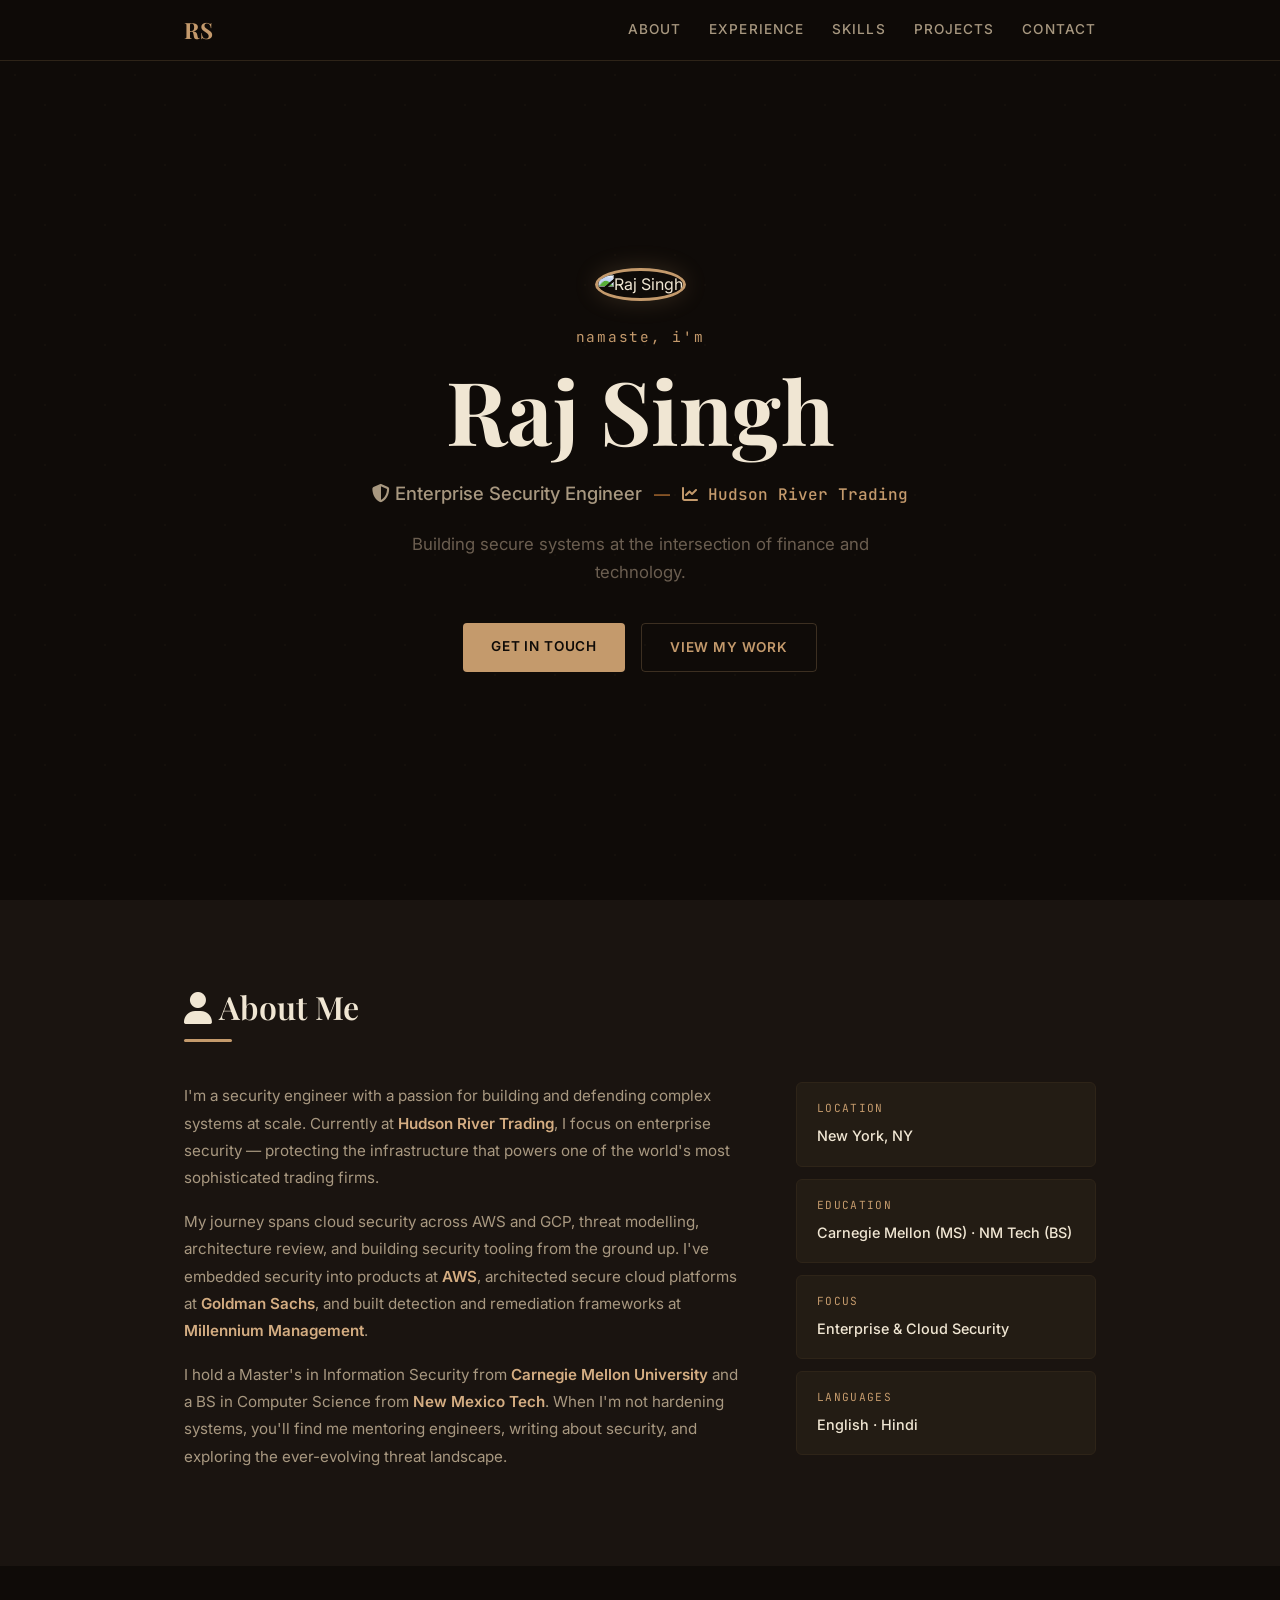
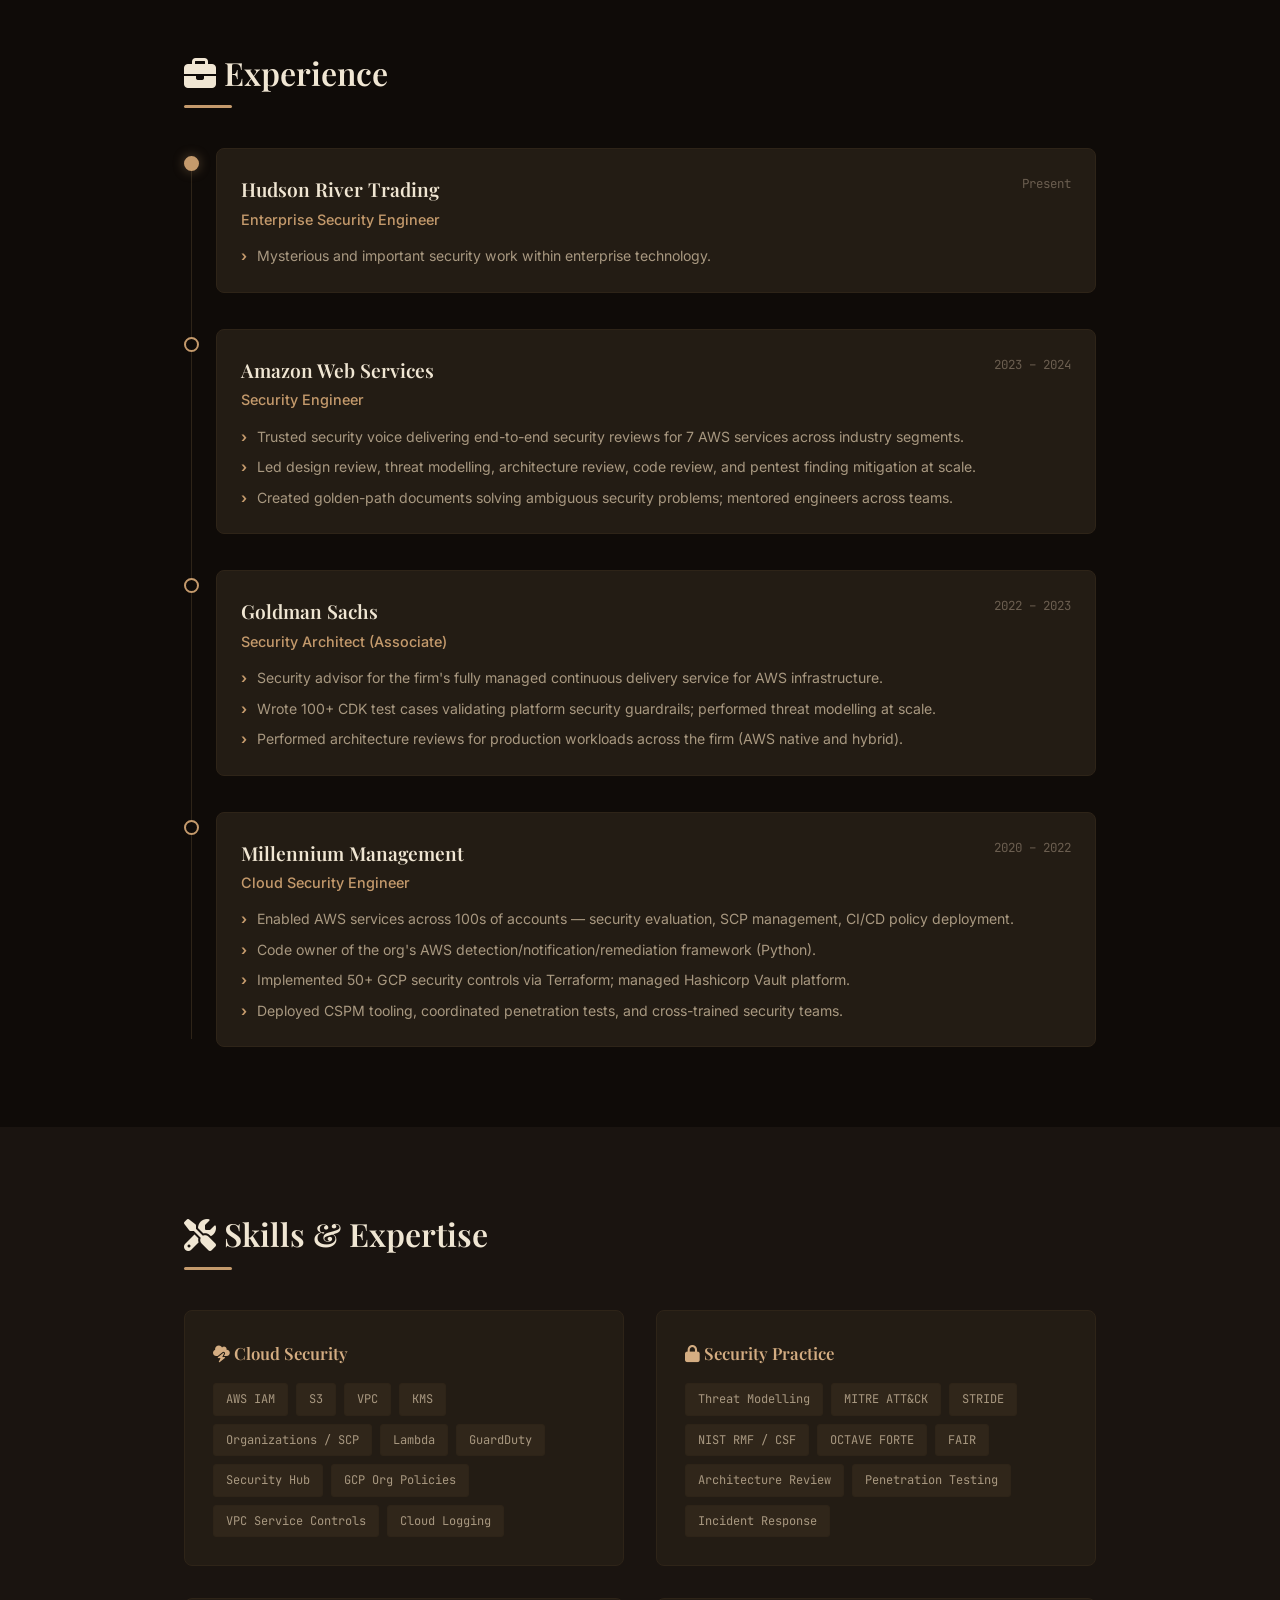
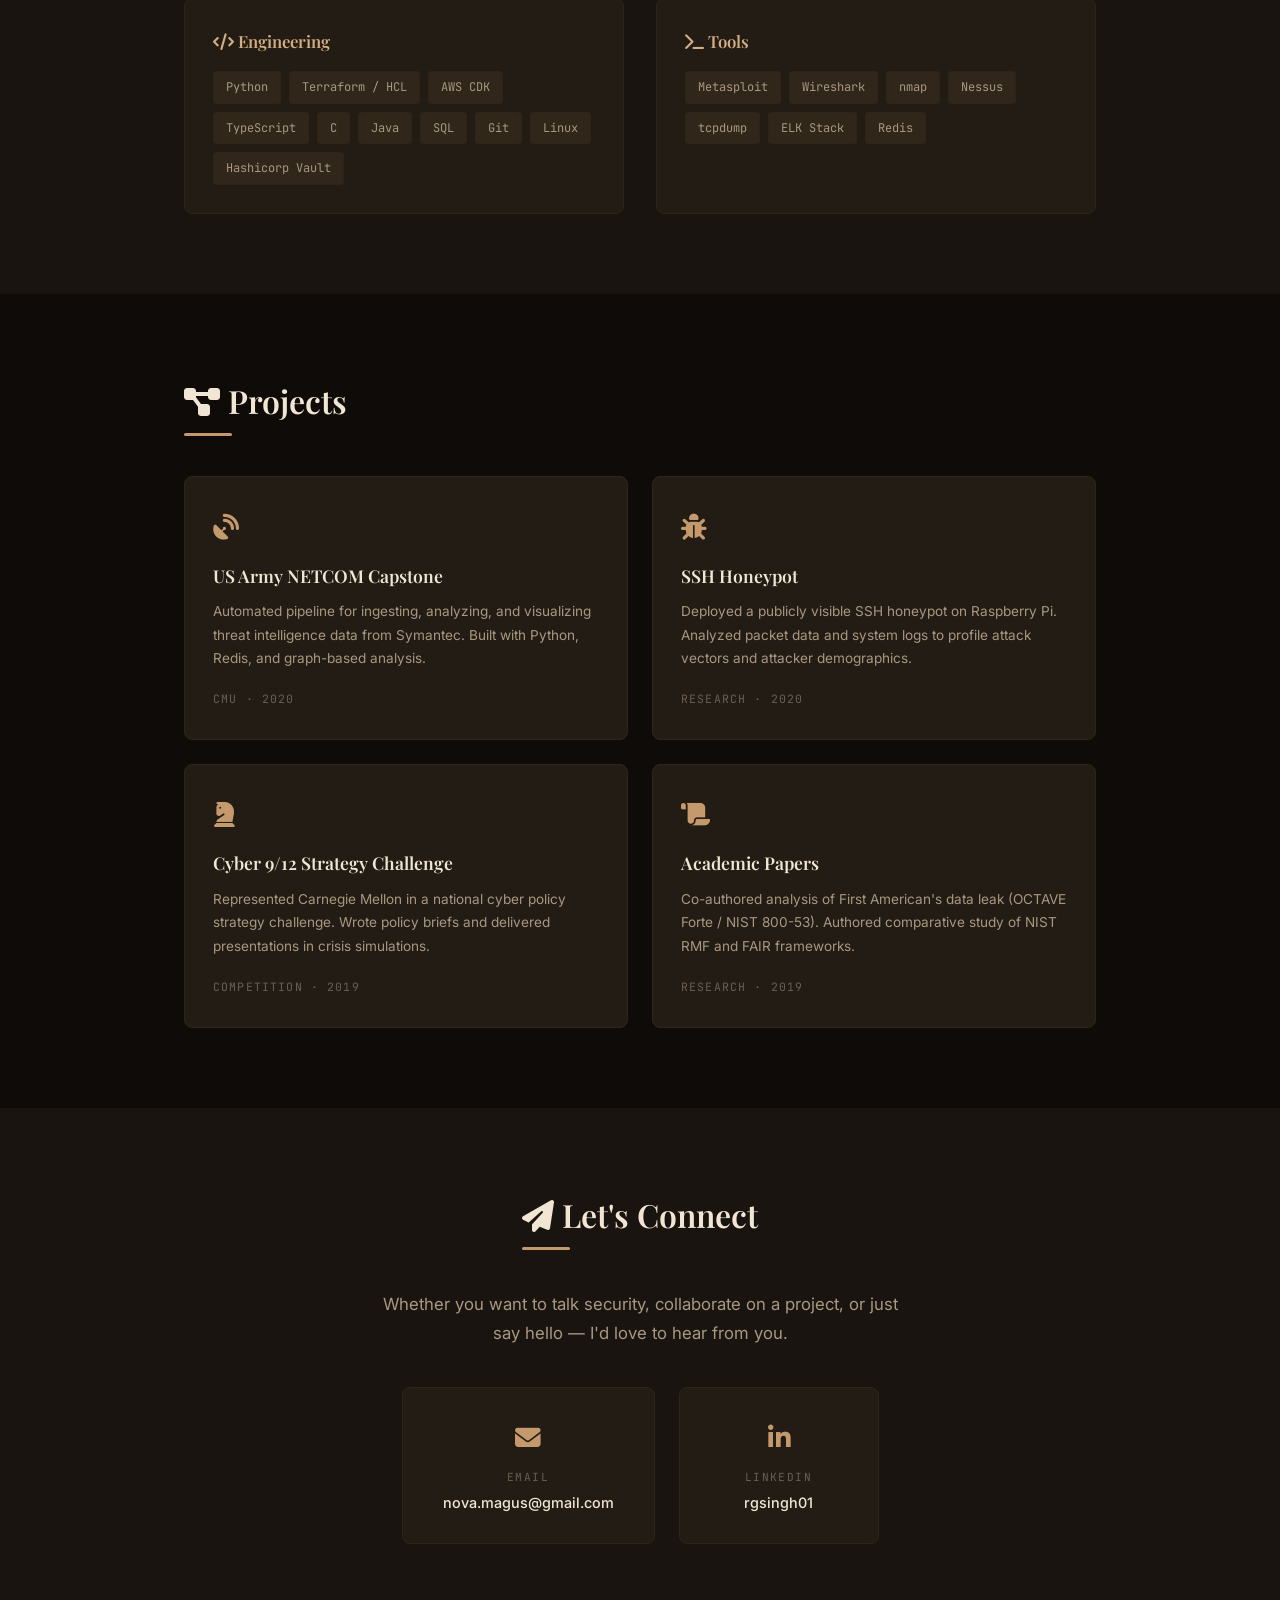
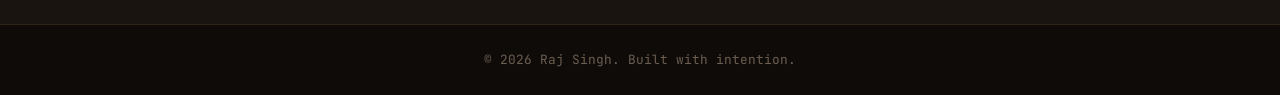
==== index.html @ 6be5d2e2 "Add headshot, Font Awesome icons, HRT link, and job description updates" ====
<!DOCTYPE html>
<html lang="en">
<head>
  <meta charset="UTF-8">
  <meta name="viewport" content="width=device-width, initial-scale=1.0">
  <title>Raj Singh — Security Engineer</title>
  <link rel="stylesheet" href="style.css">
  <link rel="preconnect" href="https://fonts.googleapis.com">
  <link rel="preconnect" href="https://fonts.gstatic.com" crossorigin>
  <link href="https://fonts.googleapis.com/css2?family=Playfair+Display:wght@400;600;700&family=Inter:wght@300;400;500;600&family=JetBrains+Mono:wght@400;500&display=swap" rel="stylesheet">
  <link rel="stylesheet" href="https://cdnjs.cloudflare.com/ajax/libs/font-awesome/6.5.1/css/all.min.css" integrity="sha512-DTOQO9RWCH3ppGqcWaEA1BIZOC6xxalwEsw9c2QQeAIftl+Vegovlnee1c9QX4TctnWMn13TZye+giMm8e2LwA==" crossorigin="anonymous" referrerpolicy="no-referrer" />
</head>
<body>

  <!-- NAV -->
  <nav id="navbar">
    <div class="nav-inner">
      <a href="#hero" class="nav-logo">RS</a>
      <div class="nav-links">
        <a href="#about">About</a>
        <a href="#experience">Experience</a>
        <a href="#skills">Skills</a>
        <a href="#projects">Projects</a>
        <a href="#contact">Contact</a>
      </div>
      <button class="nav-toggle" aria-label="Toggle menu">
        <span></span><span></span><span></span>
      </button>
    </div>
  </nav>

  <!-- HERO -->
  <section id="hero">
    <div class="hero-content">
      <div class="hero-headshot">
        <img src="https://assets.rajsec.dev/img/rs-headshot.jpg" alt="Raj Singh" />
      </div>
      <p class="hero-greeting">namaste, I'm</p>
      <h1 class="hero-name">Raj Singh</h1>
      <div class="hero-title-wrapper">
        <span class="hero-title"><i class="fa-solid fa-shield-halved"></i> Enterprise Security Engineer</span>
        <span class="hero-divider">&mdash;</span>
        <a href="https://www.hudsonrivertrading.com" target="_blank" rel="noopener" class="hero-company"><i class="fa-solid fa-chart-line"></i> Hudson River Trading</a>
      </div>
      <p class="hero-tagline">Building secure systems at the intersection of finance and technology.</p>
      <div class="hero-cta">
        <a href="#contact" class="btn btn-primary">Get in Touch</a>
        <a href="#experience" class="btn btn-outline">View My Work</a>
      </div>
    </div>
    <div class="hero-pattern" aria-hidden="true"></div>
  </section>

  <!-- ABOUT -->
  <section id="about">
    <div class="container">
      <h2 class="section-title"><i class="fa-solid fa-user"></i> About Me</h2>
      <div class="about-grid">
        <div class="about-text">
          <p>I'm a security engineer with a passion for building and defending complex systems at scale. Currently at <strong>Hudson River Trading</strong>, I focus on enterprise security — protecting the infrastructure that powers one of the world's most sophisticated trading firms.</p>
          <p>My journey spans cloud security across AWS and GCP, threat modelling, architecture review, and building security tooling from the ground up. I've embedded security into products at <strong>AWS</strong>, architected secure cloud platforms at <strong>Goldman Sachs</strong>, and built detection and remediation frameworks at <strong>Millennium Management</strong>.</p>
          <p>I hold a Master's in Information Security from <strong>Carnegie Mellon University</strong> and a BS in Computer Science from <strong>New Mexico Tech</strong>. When I'm not hardening systems, you'll find me mentoring engineers, writing about security, and exploring the ever-evolving threat landscape.</p>
        </div>
        <div class="about-details">
          <div class="detail-card">
            <span class="detail-label">Location</span>
            <span class="detail-value">New York, NY</span>
          </div>
          <div class="detail-card">
            <span class="detail-label">Education</span>
            <span class="detail-value">Carnegie Mellon (MS) &middot; NM Tech (BS)</span>
          </div>
          <div class="detail-card">
            <span class="detail-label">Focus</span>
            <span class="detail-value">Enterprise &amp; Cloud Security</span>
          </div>
          <div class="detail-card">
            <span class="detail-label">Languages</span>
            <span class="detail-value">English &middot; Hindi</span>
          </div>
        </div>
      </div>
    </div>
  </section>

  <!-- EXPERIENCE -->
  <section id="experience">
    <div class="container">
      <h2 class="section-title"><i class="fa-solid fa-briefcase"></i> Experience</h2>
      <div class="timeline">

        <div class="timeline-item">
          <div class="timeline-marker"></div>
          <div class="timeline-content">
            <div class="timeline-header">
              <div>
                <h3>Hudson River Trading</h3>
                <span class="timeline-role">Enterprise Security Engineer</span>
              </div>
              <span class="timeline-date">Present</span>
            </div>
            <ul>
              <li>Mysterious and important security work within enterprise technology.</li>
            </ul>
          </div>
        </div>

        <div class="timeline-item">
          <div class="timeline-marker"></div>
          <div class="timeline-content">
            <div class="timeline-header">
              <div>
                <h3>Amazon Web Services</h3>
                <span class="timeline-role">Security Engineer</span>
              </div>
              <span class="timeline-date">2023 &ndash; 2024</span>
            </div>
            <ul>
              <li>Trusted security voice delivering end-to-end security reviews for 7 AWS services across industry segments.</li>
              <li>Led design review, threat modelling, architecture review, code review, and pentest finding mitigation at scale.</li>
              <li>Created golden-path documents solving ambiguous security problems; mentored engineers across teams.</li>
            </ul>
          </div>
        </div>

        <div class="timeline-item">
          <div class="timeline-marker"></div>
          <div class="timeline-content">
            <div class="timeline-header">
              <div>
                <h3>Goldman Sachs</h3>
                <span class="timeline-role">Security Architect (Associate)</span>
              </div>
              <span class="timeline-date">2022 &ndash; 2023</span>
            </div>
            <ul>
              <li>Security advisor for the firm's fully managed continuous delivery service for AWS infrastructure.</li>
              <li>Wrote 100+ CDK test cases validating platform security guardrails; performed threat modelling at scale.</li>
              <li>Performed architecture reviews for production workloads across the firm (AWS native and hybrid).</li>
            </ul>
          </div>
        </div>

        <div class="timeline-item">
          <div class="timeline-marker"></div>
          <div class="timeline-content">
            <div class="timeline-header">
              <div>
                <h3>Millennium Management</h3>
                <span class="timeline-role">Cloud Security Engineer</span>
              </div>
              <span class="timeline-date">2020 &ndash; 2022</span>
            </div>
            <ul>
              <li>Enabled AWS services across 100s of accounts — security evaluation, SCP management, CI/CD policy deployment.</li>
              <li>Code owner of the org's AWS detection/notification/remediation framework (Python).</li>
              <li>Implemented 50+ GCP security controls via Terraform; managed Hashicorp Vault platform.</li>
              <li>Deployed CSPM tooling, coordinated penetration tests, and cross-trained security teams.</li>
            </ul>
          </div>
        </div>

      </div>
    </div>
  </section>

  <!-- SKILLS -->
  <section id="skills">
    <div class="container">
      <h2 class="section-title"><i class="fa-solid fa-screwdriver-wrench"></i> Skills &amp; Expertise</h2>
      <div class="skills-grid">
        <div class="skill-category">
          <h3><i class="fa-solid fa-cloud-bolt"></i> Cloud Security</h3>
          <div class="skill-tags">
            <span>AWS IAM</span><span>S3</span><span>VPC</span><span>KMS</span>
            <span>Organizations / SCP</span><span>Lambda</span><span>GuardDuty</span>
            <span>Security Hub</span><span>GCP Org Policies</span>
            <span>VPC Service Controls</span><span>Cloud Logging</span>
          </div>
        </div>
        <div class="skill-category">
          <h3><i class="fa-solid fa-lock"></i> Security Practice</h3>
          <div class="skill-tags">
            <span>Threat Modelling</span><span>MITRE ATT&amp;CK</span><span>STRIDE</span>
            <span>NIST RMF / CSF</span><span>OCTAVE FORTE</span><span>FAIR</span>
            <span>Architecture Review</span><span>Penetration Testing</span>
            <span>Incident Response</span>
          </div>
        </div>
        <div class="skill-category">
          <h3><i class="fa-solid fa-code"></i> Engineering</h3>
          <div class="skill-tags">
            <span>Python</span><span>Terraform / HCL</span><span>AWS CDK</span>
            <span>TypeScript</span><span>C</span><span>Java</span><span>SQL</span>
            <span>Git</span><span>Linux</span><span>Hashicorp Vault</span>
          </div>
        </div>
        <div class="skill-category">
          <h3><i class="fa-solid fa-terminal"></i> Tools</h3>
          <div class="skill-tags">
            <span>Metasploit</span><span>Wireshark</span><span>nmap</span>
            <span>Nessus</span><span>tcpdump</span><span>ELK Stack</span>
            <span>Redis</span>
          </div>
        </div>
      </div>
    </div>
  </section>

  <!-- PROJECTS -->
  <section id="projects">
    <div class="container">
      <h2 class="section-title"><i class="fa-solid fa-diagram-project"></i> Projects</h2>
      <div class="projects-grid">
        <div class="project-card">
          <div class="project-icon"><i class="fa-solid fa-satellite-dish"></i></div>
          <h3>US Army NETCOM Capstone</h3>
          <p>Automated pipeline for ingesting, analyzing, and visualizing threat intelligence data from Symantec. Built with Python, Redis, and graph-based analysis.</p>
          <span class="project-tag">CMU &middot; 2020</span>
        </div>
        <div class="project-card">
          <div class="project-icon"><i class="fa-solid fa-bug"></i></div>
          <h3>SSH Honeypot</h3>
          <p>Deployed a publicly visible SSH honeypot on Raspberry Pi. Analyzed packet data and system logs to profile attack vectors and attacker demographics.</p>
          <span class="project-tag">Research &middot; 2020</span>
        </div>
        <div class="project-card">
          <div class="project-icon"><i class="fa-solid fa-chess-knight"></i></div>
          <h3>Cyber 9/12 Strategy Challenge</h3>
          <p>Represented Carnegie Mellon in a national cyber policy strategy challenge. Wrote policy briefs and delivered presentations in crisis simulations.</p>
          <span class="project-tag">Competition &middot; 2019</span>
        </div>
        <div class="project-card">
          <div class="project-icon"><i class="fa-solid fa-scroll"></i></div>
          <h3>Academic Papers</h3>
          <p>Co-authored analysis of First American's data leak (OCTAVE Forte / NIST 800-53). Authored comparative study of NIST RMF and FAIR frameworks.</p>
          <span class="project-tag">Research &middot; 2019</span>
        </div>
      </div>
    </div>
  </section>

  <!-- CONTACT -->
  <section id="contact">
    <div class="container">
      <h2 class="section-title"><i class="fa-solid fa-paper-plane"></i> Let's Connect</h2>
      <p class="contact-text">Whether you want to talk security, collaborate on a project, or just say hello — I'd love to hear from you.</p>
      <div class="contact-links">
        <a href="mailto:nova.magus@gmail.com" class="contact-card">
          <span class="contact-icon"><i class="fa-solid fa-envelope"></i></span>
          <span class="contact-label">Email</span>
          <span class="contact-value">nova.magus@gmail.com</span>
        </a>
        <a href="https://www.linkedin.com/in/rgsingh01" target="_blank" rel="noopener" class="contact-card">
          <span class="contact-icon"><i class="fa-brands fa-linkedin-in"></i></span>
          <span class="contact-label">LinkedIn</span>
          <span class="contact-value">rgsingh01</span>
        </a>
      </div>
    </div>
  </section>

  <!-- FOOTER -->
  <footer>
    <div class="container">
      <p>&copy; 2026 Raj Singh. Built with intention.</p>
    </div>
  </footer>

  <script src="script.js"></script>
</body>
</html>
---- style.css ----
/* ========================================
   RAJ SINGH — PERSONAL SITE
   Palette: Rustic Indian x Fintech
   ======================================== */

:root {
  /* Core palette */
  --bg-deep:       #0f0b08;
  --bg-primary:    #1a1410;
  --bg-card:       #231c14;
  --bg-card-hover: #2e2418;

  /* Accent tones — chai, terracotta, sandstone */
  --accent:        #c49a6c;
  --accent-light:  #d4ad82;
  --accent-warm:   #b87333;
  --accent-glow:   rgba(196, 154, 108, 0.12);

  /* Text */
  --text-primary:  #f0e6d3;
  --text-secondary:#a89880;
  --text-muted:    #6b5e50;

  /* Borders */
  --border:        #2e2418;
  --border-accent: rgba(196, 154, 108, 0.25);

  /* Fonts */
  --font-display:  'Playfair Display', Georgia, serif;
  --font-body:     'Inter', -apple-system, sans-serif;
  --font-mono:     'JetBrains Mono', monospace;
}

/* ---- RESET & BASE ---- */
*, *::before, *::after { margin: 0; padding: 0; box-sizing: border-box; }

html {
  scroll-behavior: smooth;
  scroll-padding-top: 70px;
}

body {
  background: var(--bg-deep);
  color: var(--text-primary);
  font-family: var(--font-body);
  font-weight: 400;
  line-height: 1.7;
  -webkit-font-smoothing: antialiased;
}

::selection {
  background: var(--accent);
  color: var(--bg-deep);
}

a { color: var(--accent); text-decoration: none; transition: color 0.2s; }
a:hover { color: var(--accent-light); }

.container { max-width: 960px; margin: 0 auto; padding: 0 24px; }

/* ---- NAV ---- */
#navbar {
  position: fixed;
  top: 0;
  left: 0;
  right: 0;
  z-index: 100;
  background: rgba(15, 11, 8, 0.85);
  backdrop-filter: blur(16px);
  border-bottom: 1px solid var(--border);
  transition: background 0.3s;
}

.nav-inner {
  max-width: 960px;
  margin: 0 auto;
  padding: 0 24px;
  display: flex;
  align-items: center;
  justify-content: space-between;
  height: 60px;
}

.nav-logo {
  font-family: var(--font-display);
  font-size: 1.4rem;
  font-weight: 700;
  color: var(--accent);
  letter-spacing: 0.02em;
}

.nav-links { display: flex; gap: 28px; }

.nav-links a {
  font-size: 0.85rem;
  font-weight: 500;
  color: var(--text-secondary);
  text-transform: uppercase;
  letter-spacing: 0.08em;
  transition: color 0.2s;
}

.nav-links a:hover { color: var(--accent); }

.nav-toggle {
  display: none;
  background: none;
  border: none;
  cursor: pointer;
  flex-direction: column;
  gap: 5px;
  padding: 4px;
}

.nav-toggle span {
  display: block;
  width: 22px;
  height: 2px;
  background: var(--text-secondary);
  transition: all 0.3s;
}

/* ---- HERO ---- */
#hero {
  min-height: 100vh;
  display: flex;
  align-items: center;
  justify-content: center;
  position: relative;
  overflow: hidden;
  padding: 120px 24px 80px;
}

.hero-content {
  text-align: center;
  position: relative;
  z-index: 2;
}

.hero-headshot {
  margin-bottom: 24px;
}

.hero-headshot img {
  width: 230px;
  height: 230px;
  border-radius: 50%;
  object-fit: cover;
  border: 3px solid var(--accent);
  box-shadow: 0 0 24px rgba(196, 154, 108, 0.2);
}

.hero-greeting {
  font-family: var(--font-mono);
  font-size: 0.9rem;
  color: var(--accent);
  letter-spacing: 0.12em;
  text-transform: lowercase;
  margin-bottom: 12px;
}

.hero-name {
  font-family: var(--font-display);
  font-size: clamp(3rem, 8vw, 5.5rem);
  font-weight: 700;
  color: var(--text-primary);
  line-height: 1.1;
  margin-bottom: 20px;
}

.hero-title-wrapper {
  display: flex;
  align-items: center;
  justify-content: center;
  gap: 12px;
  flex-wrap: wrap;
  margin-bottom: 20px;
}

.hero-title {
  font-family: var(--font-body);
  font-size: 1.15rem;
  font-weight: 500;
  color: var(--text-secondary);
}

.hero-divider { color: var(--accent-warm); }

.hero-company {
  font-family: var(--font-mono);
  font-size: 1rem;
  color: var(--accent);
  font-weight: 500;
}

.hero-tagline {
  font-size: 1.05rem;
  color: var(--text-muted);
  max-width: 500px;
  margin: 0 auto 36px;
}

.hero-cta { display: flex; gap: 16px; justify-content: center; flex-wrap: wrap; }

/* Buttons */
.btn {
  display: inline-block;
  padding: 12px 28px;
  font-size: 0.85rem;
  font-weight: 600;
  letter-spacing: 0.06em;
  text-transform: uppercase;
  border-radius: 4px;
  transition: all 0.25s;
  cursor: pointer;
}

.btn-primary {
  background: var(--accent);
  color: var(--bg-deep);
}

.btn-primary:hover {
  background: var(--accent-light);
  color: var(--bg-deep);
  transform: translateY(-1px);
  box-shadow: 0 4px 20px rgba(196, 154, 108, 0.3);
}

.btn-outline {
  border: 1px solid var(--border-accent);
  color: var(--accent);
  background: transparent;
}

.btn-outline:hover {
  border-color: var(--accent);
  background: var(--accent-glow);
  color: var(--accent-light);
}

/* Subtle background pattern */
.hero-pattern {
  position: absolute;
  inset: 0;
  opacity: 0.03;
  background-image:
    radial-gradient(circle at 25% 25%, var(--accent) 1px, transparent 1px),
    radial-gradient(circle at 75% 75%, var(--accent) 1px, transparent 1px);
  background-size: 60px 60px;
  pointer-events: none;
}

/* ---- SECTIONS ---- */
section { padding: 80px 0; }

.section-title {
  font-family: var(--font-display);
  font-size: 2rem;
  font-weight: 600;
  color: var(--text-primary);
  margin-bottom: 48px;
  position: relative;
  display: inline-block;
}

.section-title::after {
  content: '';
  position: absolute;
  bottom: -8px;
  left: 0;
  width: 48px;
  height: 3px;
  background: var(--accent);
  border-radius: 2px;
}

/* ---- ABOUT ---- */
#about { background: var(--bg-primary); }

.about-grid {
  display: grid;
  grid-template-columns: 1fr 300px;
  gap: 48px;
  align-items: start;
}

.about-text p {
  margin-bottom: 16px;
  color: var(--text-secondary);
  font-size: 0.95rem;
  line-height: 1.8;
}

.about-text strong { color: var(--accent-light); font-weight: 600; }

.about-details { display: flex; flex-direction: column; gap: 12px; }

.detail-card {
  background: var(--bg-card);
  border: 1px solid var(--border);
  border-radius: 6px;
  padding: 16px 20px;
}

.detail-label {
  display: block;
  font-family: var(--font-mono);
  font-size: 0.7rem;
  color: var(--accent);
  text-transform: uppercase;
  letter-spacing: 0.12em;
  margin-bottom: 4px;
}

.detail-value {
  font-size: 0.9rem;
  color: var(--text-primary);
  font-weight: 500;
}

/* ---- EXPERIENCE / TIMELINE ---- */
#experience { background: var(--bg-deep); }

.timeline {
  position: relative;
  padding-left: 32px;
}

.timeline::before {
  content: '';
  position: absolute;
  left: 7px;
  top: 8px;
  bottom: 8px;
  width: 1px;
  background: var(--border);
}

.timeline-item {
  position: relative;
  margin-bottom: 36px;
}

.timeline-item:last-child { margin-bottom: 0; }

.timeline-marker {
  position: absolute;
  left: -32px;
  top: 8px;
  width: 15px;
  height: 15px;
  border-radius: 50%;
  border: 2px solid var(--accent);
  background: var(--bg-deep);
}

.timeline-item:first-child .timeline-marker {
  background: var(--accent);
  box-shadow: 0 0 12px rgba(196, 154, 108, 0.4);
}

.timeline-content {
  background: var(--bg-card);
  border: 1px solid var(--border);
  border-radius: 8px;
  padding: 24px;
  transition: border-color 0.3s, box-shadow 0.3s;
}

.timeline-content:hover {
  border-color: var(--border-accent);
  box-shadow: 0 4px 24px rgba(0, 0, 0, 0.3);
}

.timeline-header {
  display: flex;
  justify-content: space-between;
  align-items: flex-start;
  margin-bottom: 12px;
}

.timeline-header h3 {
  font-family: var(--font-display);
  font-size: 1.2rem;
  font-weight: 600;
  color: var(--text-primary);
}

.timeline-role {
  font-size: 0.9rem;
  color: var(--accent);
  font-weight: 500;
}

.timeline-date {
  font-family: var(--font-mono);
  font-size: 0.78rem;
  color: var(--text-muted);
  white-space: nowrap;
}

.timeline-content ul {
  list-style: none;
  margin-top: 8px;
}

.timeline-content li {
  position: relative;
  padding-left: 16px;
  margin-bottom: 8px;
  font-size: 0.88rem;
  color: var(--text-secondary);
  line-height: 1.6;
}

.timeline-content li::before {
  content: '›';
  position: absolute;
  left: 0;
  color: var(--accent);
  font-weight: 700;
}

.timeline-content li:last-child { margin-bottom: 0; }

/* ---- SKILLS ---- */
#skills { background: var(--bg-primary); }

.skills-grid {
  display: grid;
  grid-template-columns: 1fr 1fr;
  gap: 32px;
}

.skill-category {
  background: var(--bg-card);
  border: 1px solid var(--border);
  border-radius: 8px;
  padding: 28px;
}

.skill-category h3 {
  font-family: var(--font-display);
  font-size: 1.05rem;
  font-weight: 600;
  color: var(--accent-light);
  margin-bottom: 16px;
}

.skill-tags { display: flex; flex-wrap: wrap; gap: 8px; }

.skill-tags span {
  font-family: var(--font-mono);
  font-size: 0.75rem;
  padding: 5px 12px;
  background: rgba(196, 154, 108, 0.08);
  border: 1px solid var(--border);
  border-radius: 3px;
  color: var(--text-secondary);
  transition: all 0.2s;
}

.skill-tags span:hover {
  border-color: var(--accent);
  color: var(--accent);
  background: var(--accent-glow);
}

/* ---- PROJECTS ---- */
#projects { background: var(--bg-deep); }

.projects-grid {
  display: grid;
  grid-template-columns: 1fr 1fr;
  gap: 24px;
}

.project-card {
  background: var(--bg-card);
  border: 1px solid var(--border);
  border-radius: 8px;
  padding: 28px;
  transition: all 0.3s;
}

.project-card:hover {
  border-color: var(--border-accent);
  transform: translateY(-3px);
  box-shadow: 0 8px 32px rgba(0, 0, 0, 0.4);
}

.project-icon {
  font-size: 1.6rem;
  color: var(--accent);
  margin-bottom: 12px;
}

.project-card h3 {
  font-family: var(--font-display);
  font-size: 1.1rem;
  font-weight: 600;
  color: var(--text-primary);
  margin-bottom: 10px;
}

.project-card p {
  font-size: 0.85rem;
  color: var(--text-secondary);
  line-height: 1.7;
  margin-bottom: 14px;
}

.project-tag {
  font-family: var(--font-mono);
  font-size: 0.72rem;
  color: var(--text-muted);
  text-transform: uppercase;
  letter-spacing: 0.1em;
}

/* ---- CONTACT ---- */
#contact {
  background: var(--bg-primary);
  text-align: center;
}

.contact-text {
  font-size: 1.05rem;
  color: var(--text-secondary);
  max-width: 520px;
  margin: 0 auto 40px;
}

.contact-links {
  display: flex;
  gap: 24px;
  justify-content: center;
  flex-wrap: wrap;
}

.contact-card {
  display: flex;
  flex-direction: column;
  align-items: center;
  background: var(--bg-card);
  border: 1px solid var(--border);
  border-radius: 8px;
  padding: 28px 40px;
  transition: all 0.3s;
  min-width: 200px;
}

.contact-card:hover {
  border-color: var(--accent);
  transform: translateY(-2px);
  box-shadow: 0 4px 20px rgba(196, 154, 108, 0.15);
}

.contact-icon {
  font-size: 1.6rem;
  color: var(--accent);
  margin-bottom: 8px;
  font-style: normal;
  font-weight: 700;
}

.contact-label {
  font-family: var(--font-mono);
  font-size: 0.7rem;
  color: var(--text-muted);
  text-transform: uppercase;
  letter-spacing: 0.12em;
  margin-bottom: 4px;
}

.contact-value {
  font-size: 0.9rem;
  color: var(--text-primary);
  font-weight: 500;
}

/* ---- FOOTER ---- */
footer {
  border-top: 1px solid var(--border);
  padding: 24px 0;
  text-align: center;
}

footer p {
  font-size: 0.8rem;
  color: var(--text-muted);
  font-family: var(--font-mono);
}

/* ---- FADE IN ANIMATION ---- */
.fade-in {
  opacity: 0;
  transform: translateY(20px);
  transition: opacity 0.6s ease-out, transform 0.6s ease-out;
}

.fade-in.visible {
  opacity: 1;
  transform: translateY(0);
}

/* ---- RESPONSIVE ---- */
@media (max-width: 768px) {
  .nav-links { display: none; }

  .nav-toggle { display: flex; }

  .nav-links.open {
    display: flex;
    flex-direction: column;
    position: absolute;
    top: 60px;
    left: 0;
    right: 0;
    background: rgba(15, 11, 8, 0.97);
    padding: 20px 24px;
    gap: 16px;
    border-bottom: 1px solid var(--border);
  }

  .about-grid { grid-template-columns: 1fr; }

  .skills-grid { grid-template-columns: 1fr; }

  .projects-grid { grid-template-columns: 1fr; }

  .hero-name { font-size: 2.8rem; }

  .hero-title-wrapper { flex-direction: column; gap: 4px; }

  .hero-divider { display: none; }

  .timeline-header { flex-direction: column; gap: 4px; }
}

@media (max-width: 480px) {
  section { padding: 60px 0; }
  .container { padding: 0 16px; }
  .contact-links { flex-direction: column; align-items: center; }
}
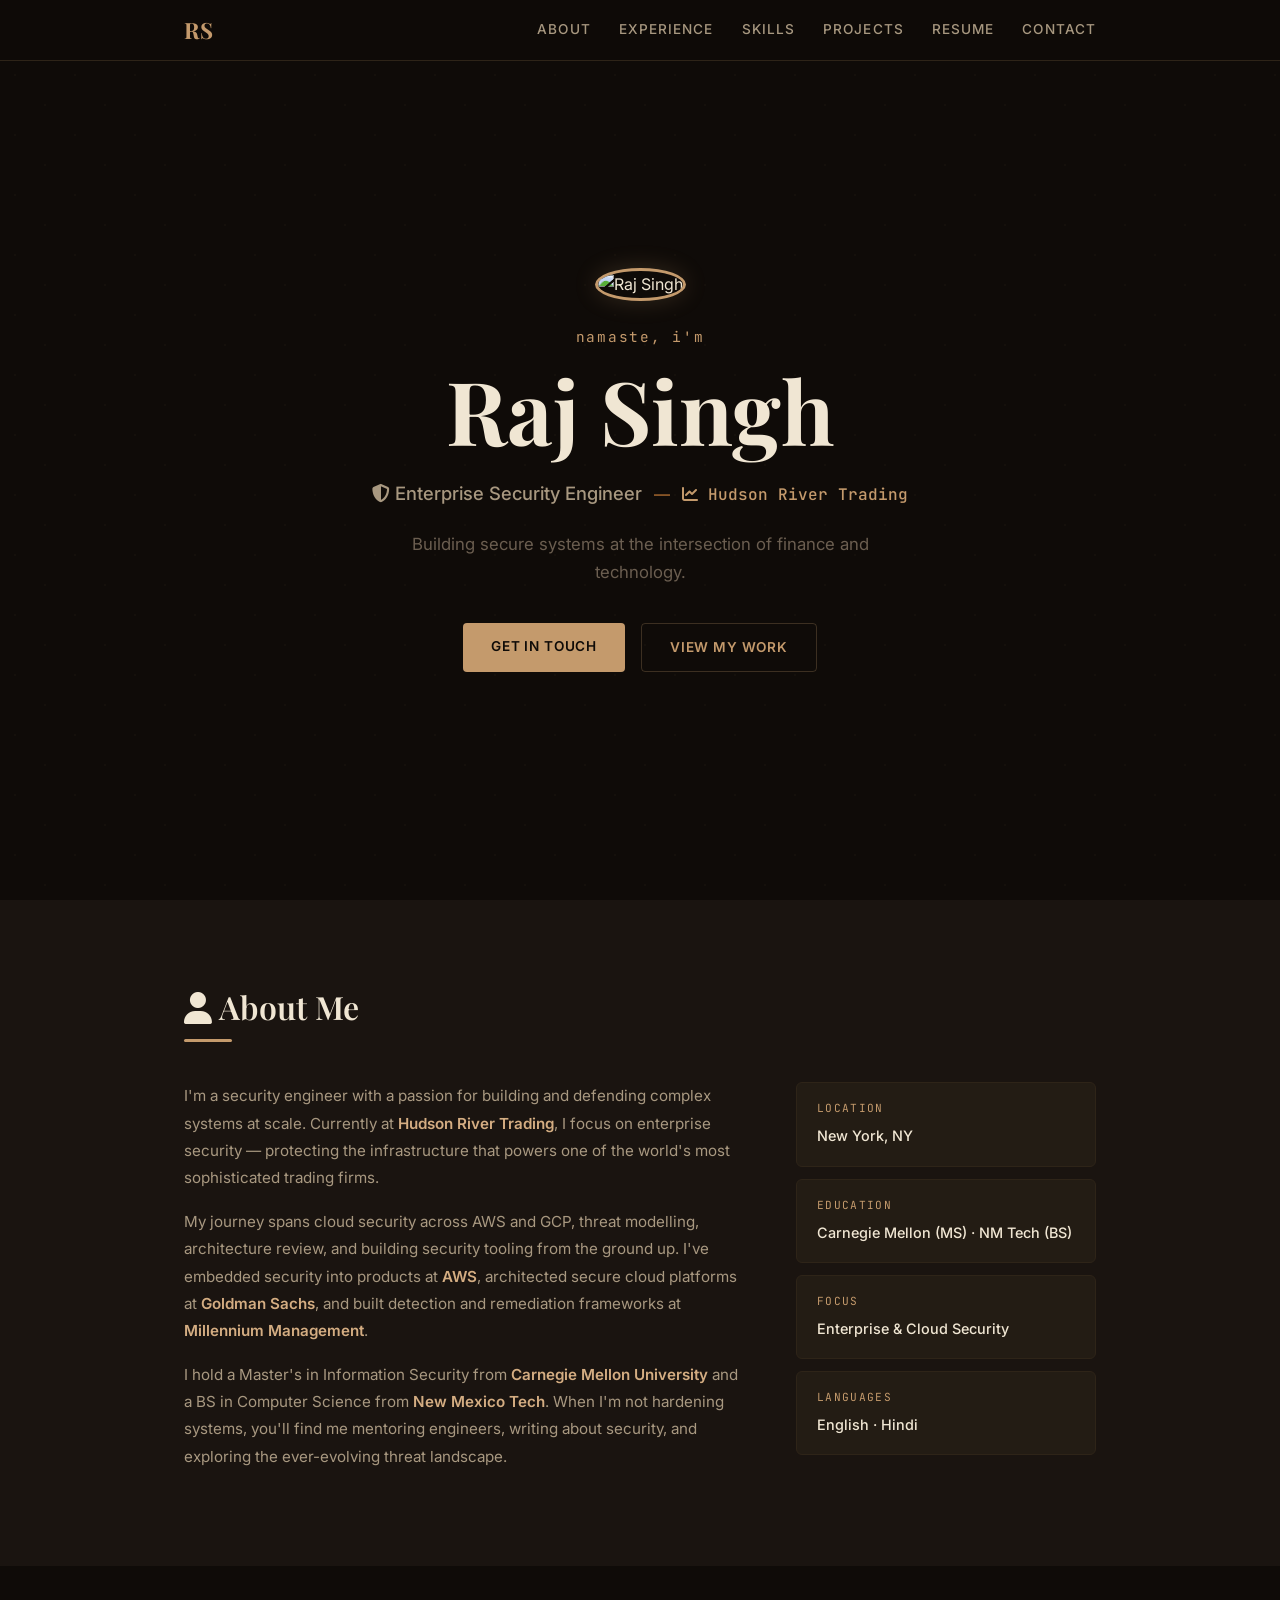
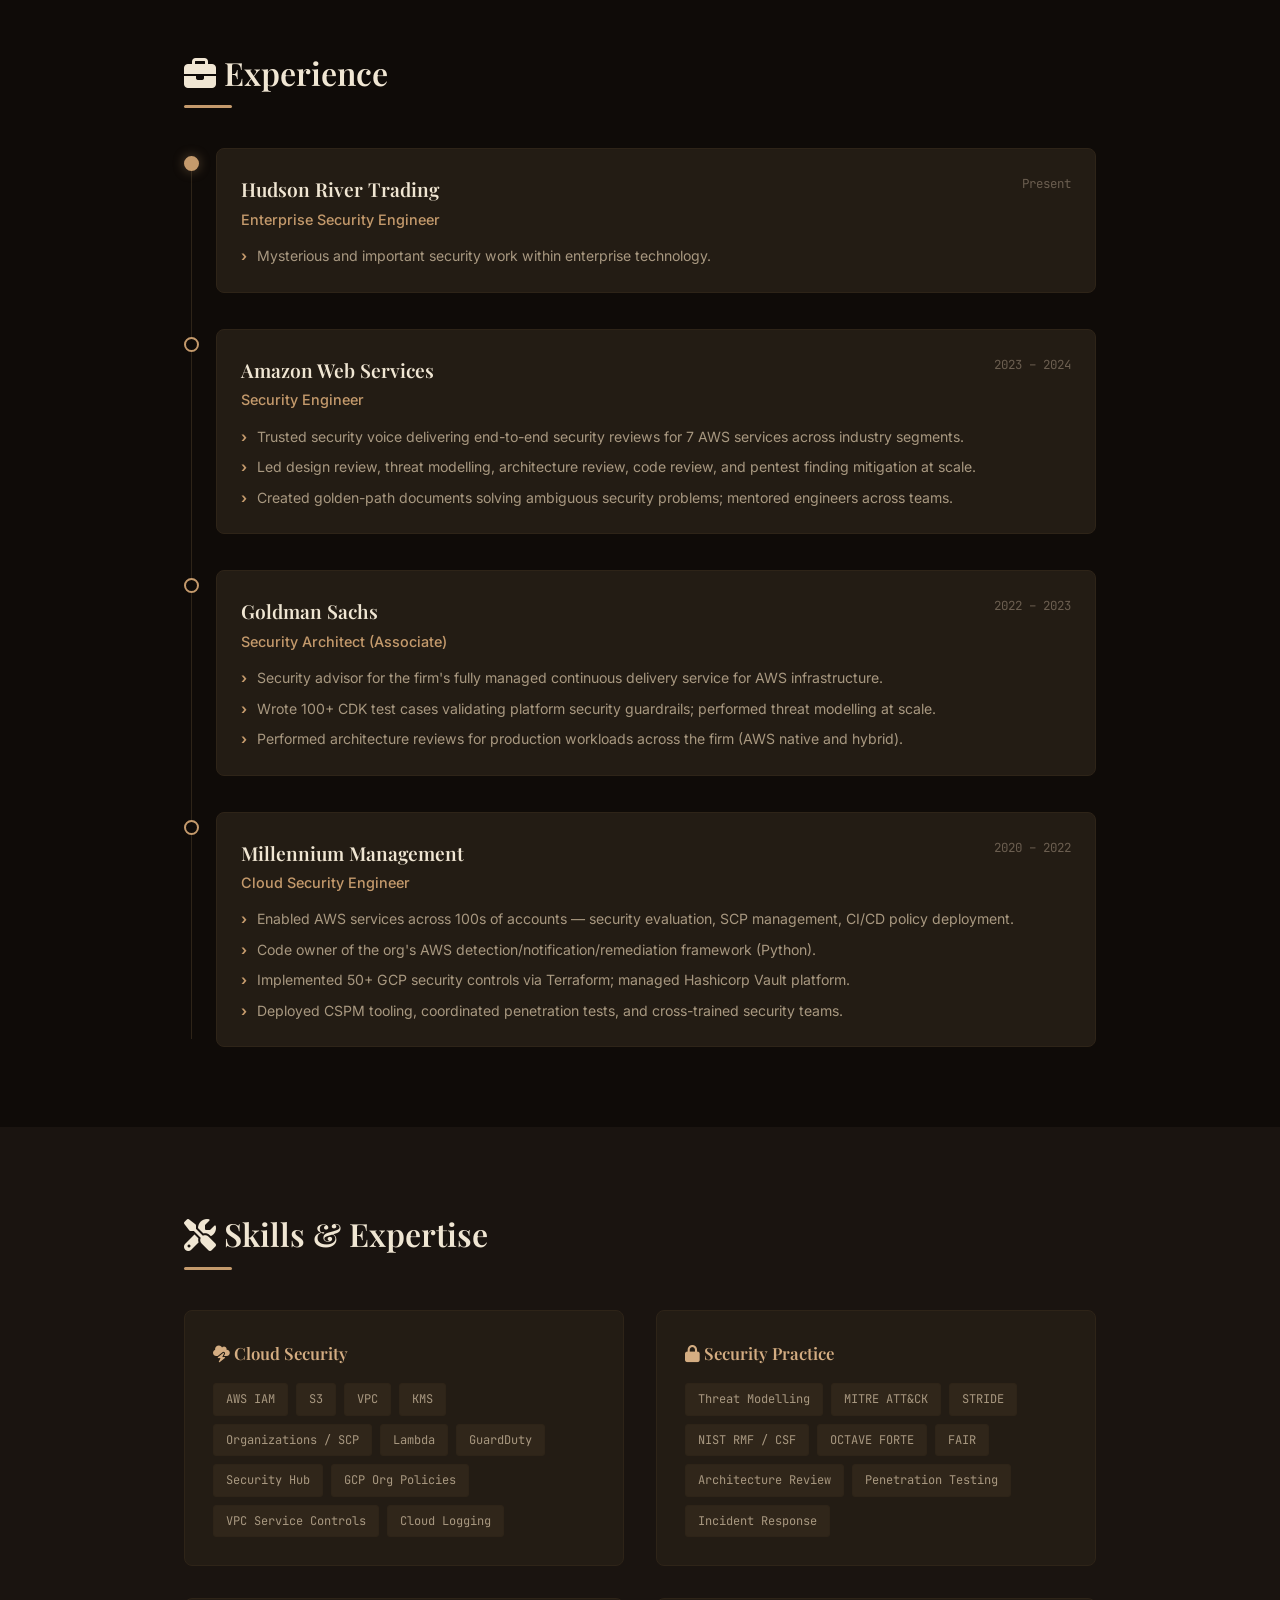
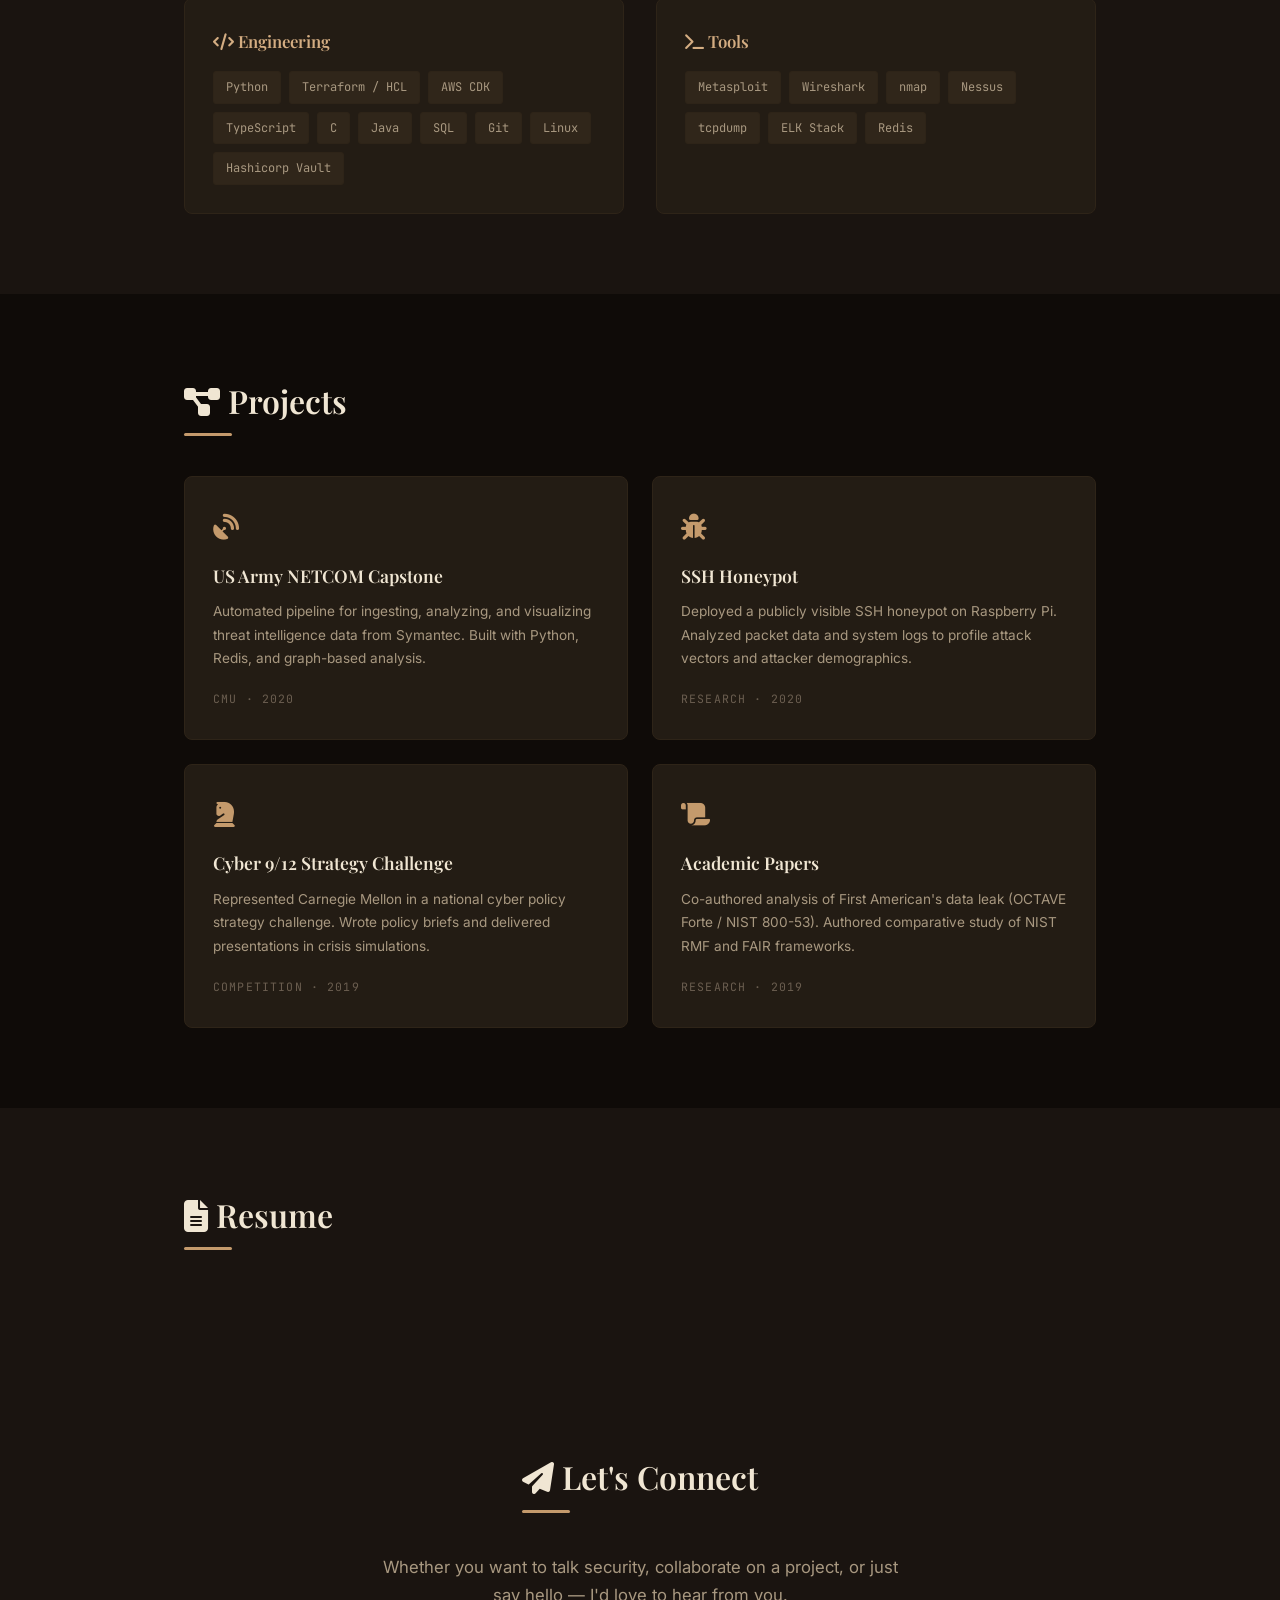
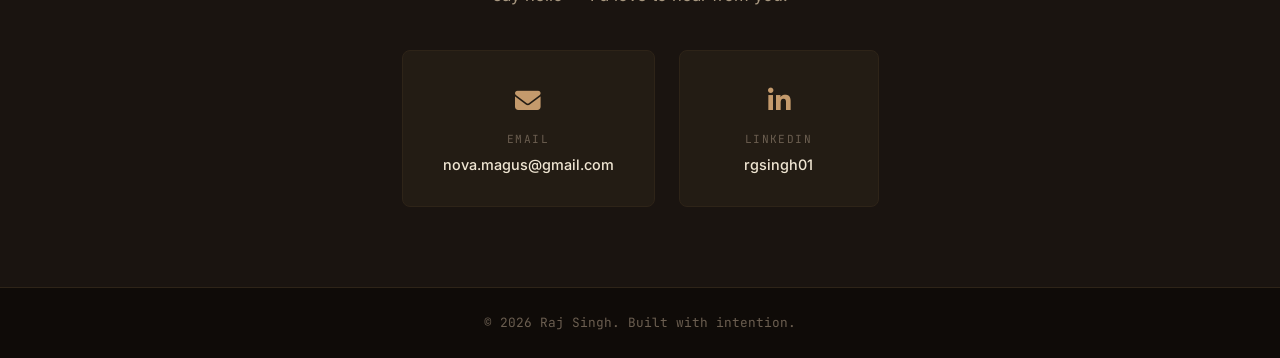
==== commit b2a928c3: "Add resume section with PDF.js canvas rendering Embeds resume PDF from Cloudflare R2 as side-by-side" ====
--- a/index.html
+++ b/index.html
@@ -21,6 +21,7 @@
         <a href="#experience">Experience</a>
         <a href="#skills">Skills</a>
         <a href="#projects">Projects</a>
+        <a href="#resume">Resume</a>
         <a href="#contact">Contact</a>
       </div>
       <button class="nav-toggle" aria-label="Toggle menu">
@@ -237,6 +238,14 @@
           <span class="project-tag">Research &middot; 2019</span>
         </div>
       </div>
+    </div>
+  </section>
+
+  <!-- RESUME -->
+  <section id="resume">
+    <div class="container">
+      <h2 class="section-title"><i class="fa-solid fa-file-lines"></i> Resume</h2>
+      <div class="resume-pages" id="resume-pages"></div>
     </div>
   </section>
 
@@ -267,6 +276,7 @@
     </div>
   </footer>
 
-  <script src="script.js"></script>
+  <script src="https://cdnjs.cloudflare.com/ajax/libs/pdf.js/3.11.174/pdf.min.js"></script>
+  <script src="script.js" defer></script>
 </body>
 </html>
--- a/style.css
+++ b/style.css
@@ -517,6 +517,36 @@
   color: var(--text-muted);
   text-transform: uppercase;
   letter-spacing: 0.1em;
+}
+
+/* ---- RESUME ---- */
+#resume { background: var(--bg-primary); }
+
+.resume-pages {
+  display: grid;
+  grid-template-columns: 1fr 1fr;
+  gap: 24px;
+}
+
+.resume-page {
+  background: var(--bg-card);
+  border: 1px solid var(--border);
+  border-radius: 8px;
+  overflow: hidden;
+  box-shadow: 0 8px 32px rgba(0, 0, 0, 0.4);
+  transition: border-color 0.3s, transform 0.3s, box-shadow 0.3s;
+}
+
+.resume-page:hover {
+  border-color: var(--border-accent);
+  transform: translateY(-3px);
+  box-shadow: 0 12px 40px rgba(0, 0, 0, 0.5);
+}
+
+.resume-page canvas {
+  display: block;
+  width: 100%;
+  height: auto;
 }
 
 /* ---- CONTACT ---- */
@@ -637,6 +667,8 @@
   .hero-divider { display: none; }
 
   .timeline-header { flex-direction: column; gap: 4px; }
+
+  .resume-pages { grid-template-columns: 1fr; max-width: 500px; margin: 0 auto; }
 }
 
 @media (max-width: 480px) {
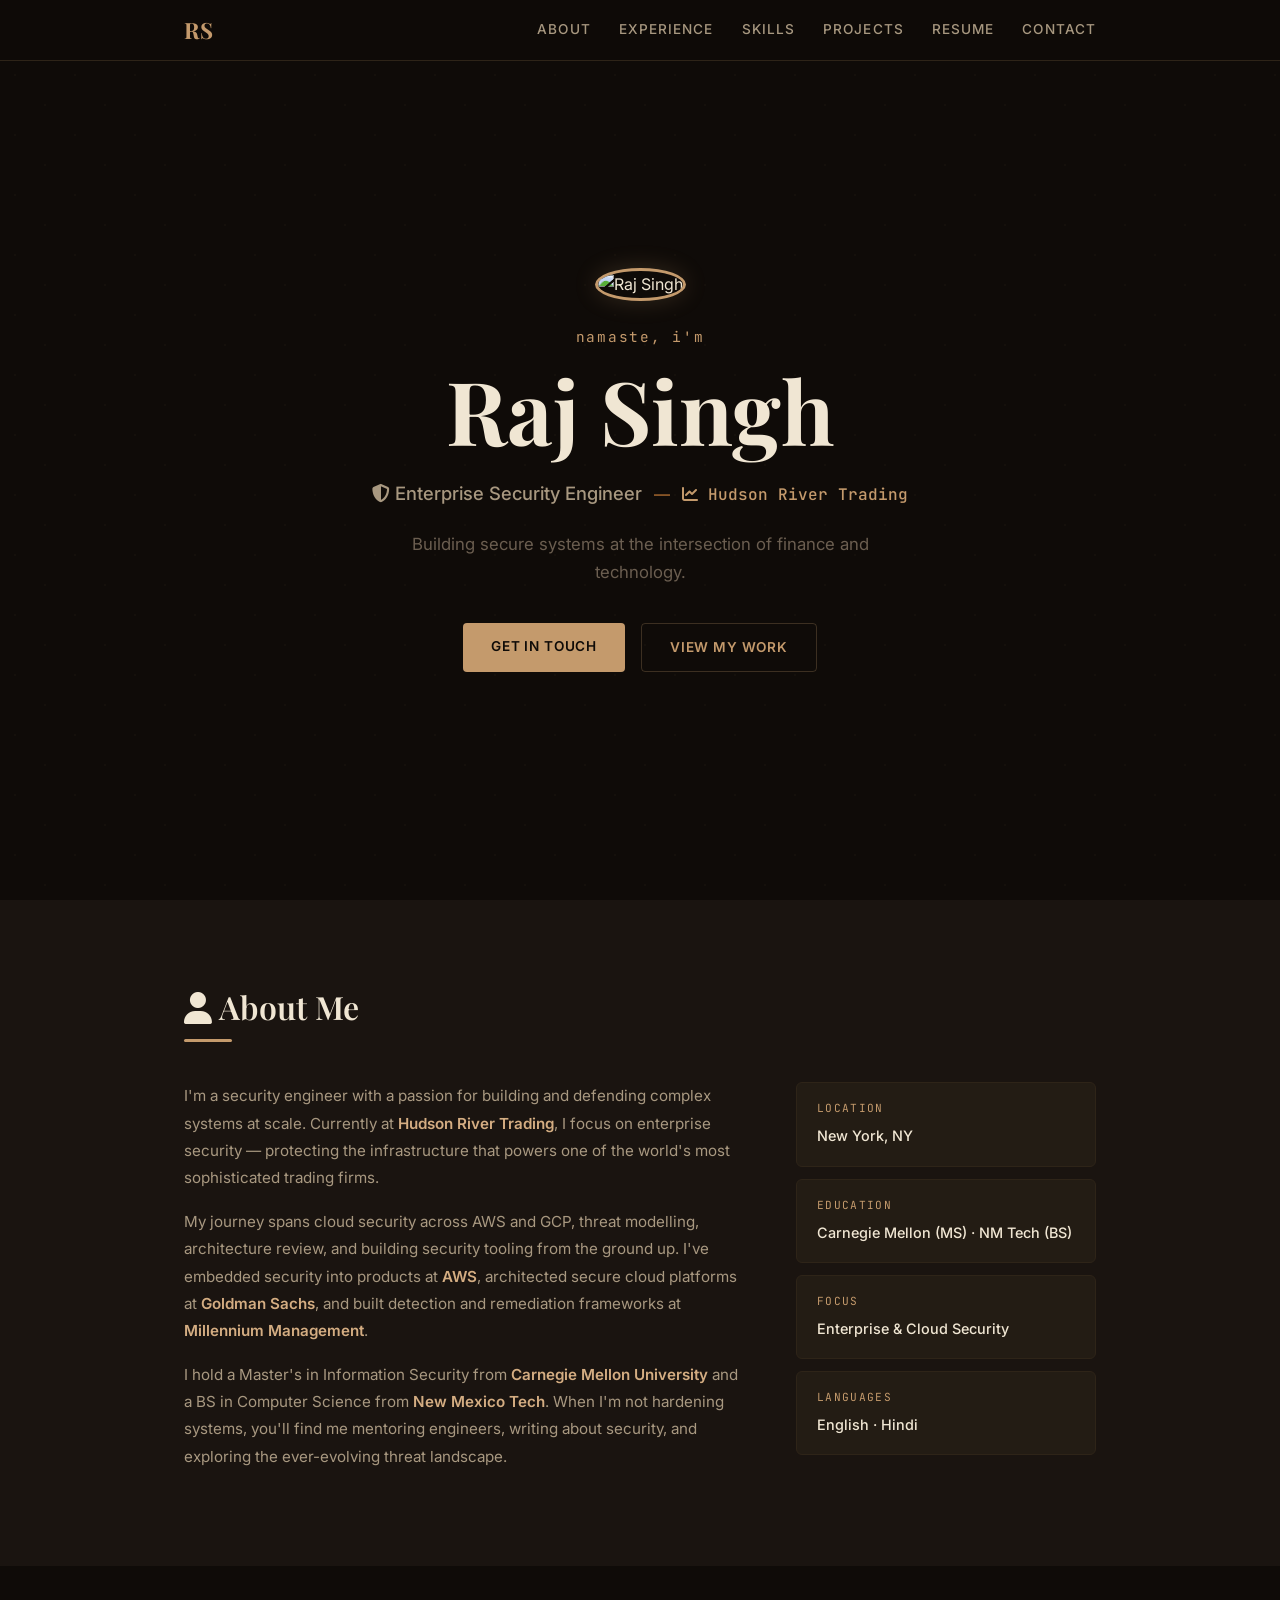
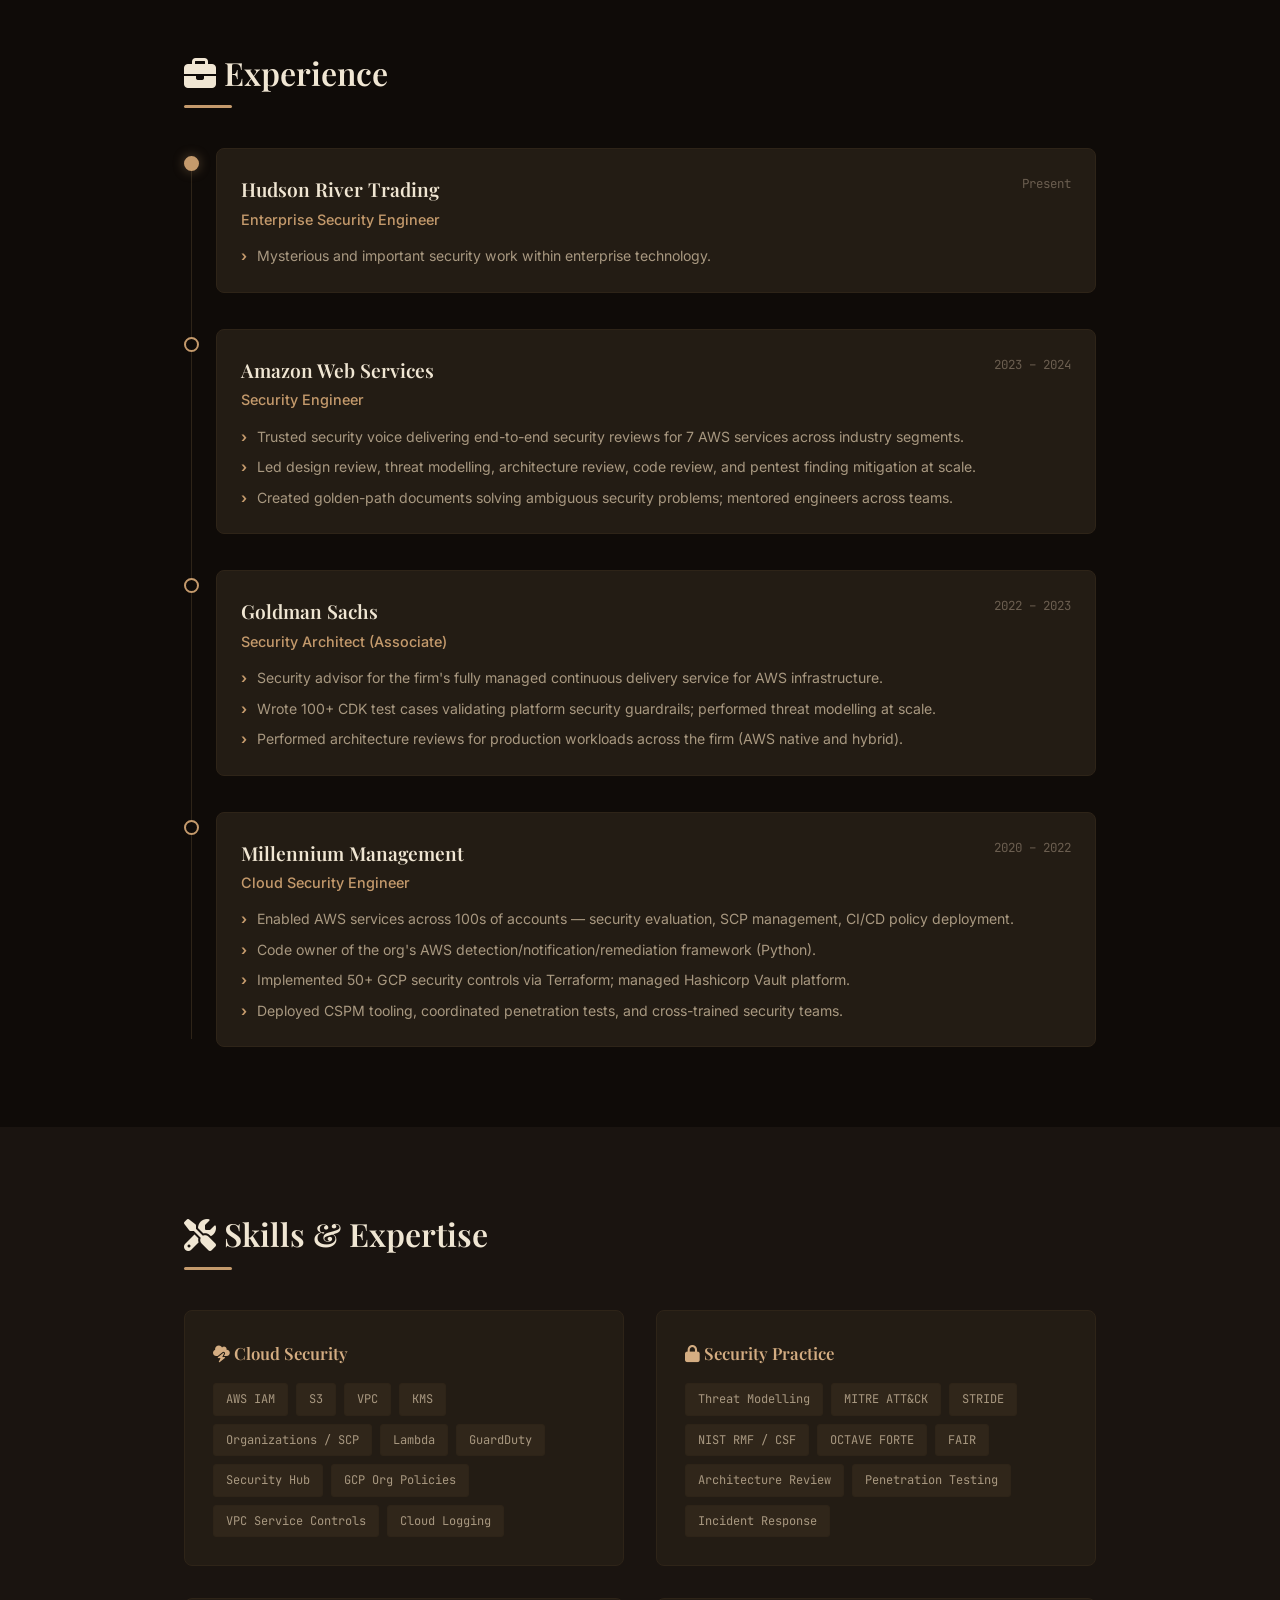
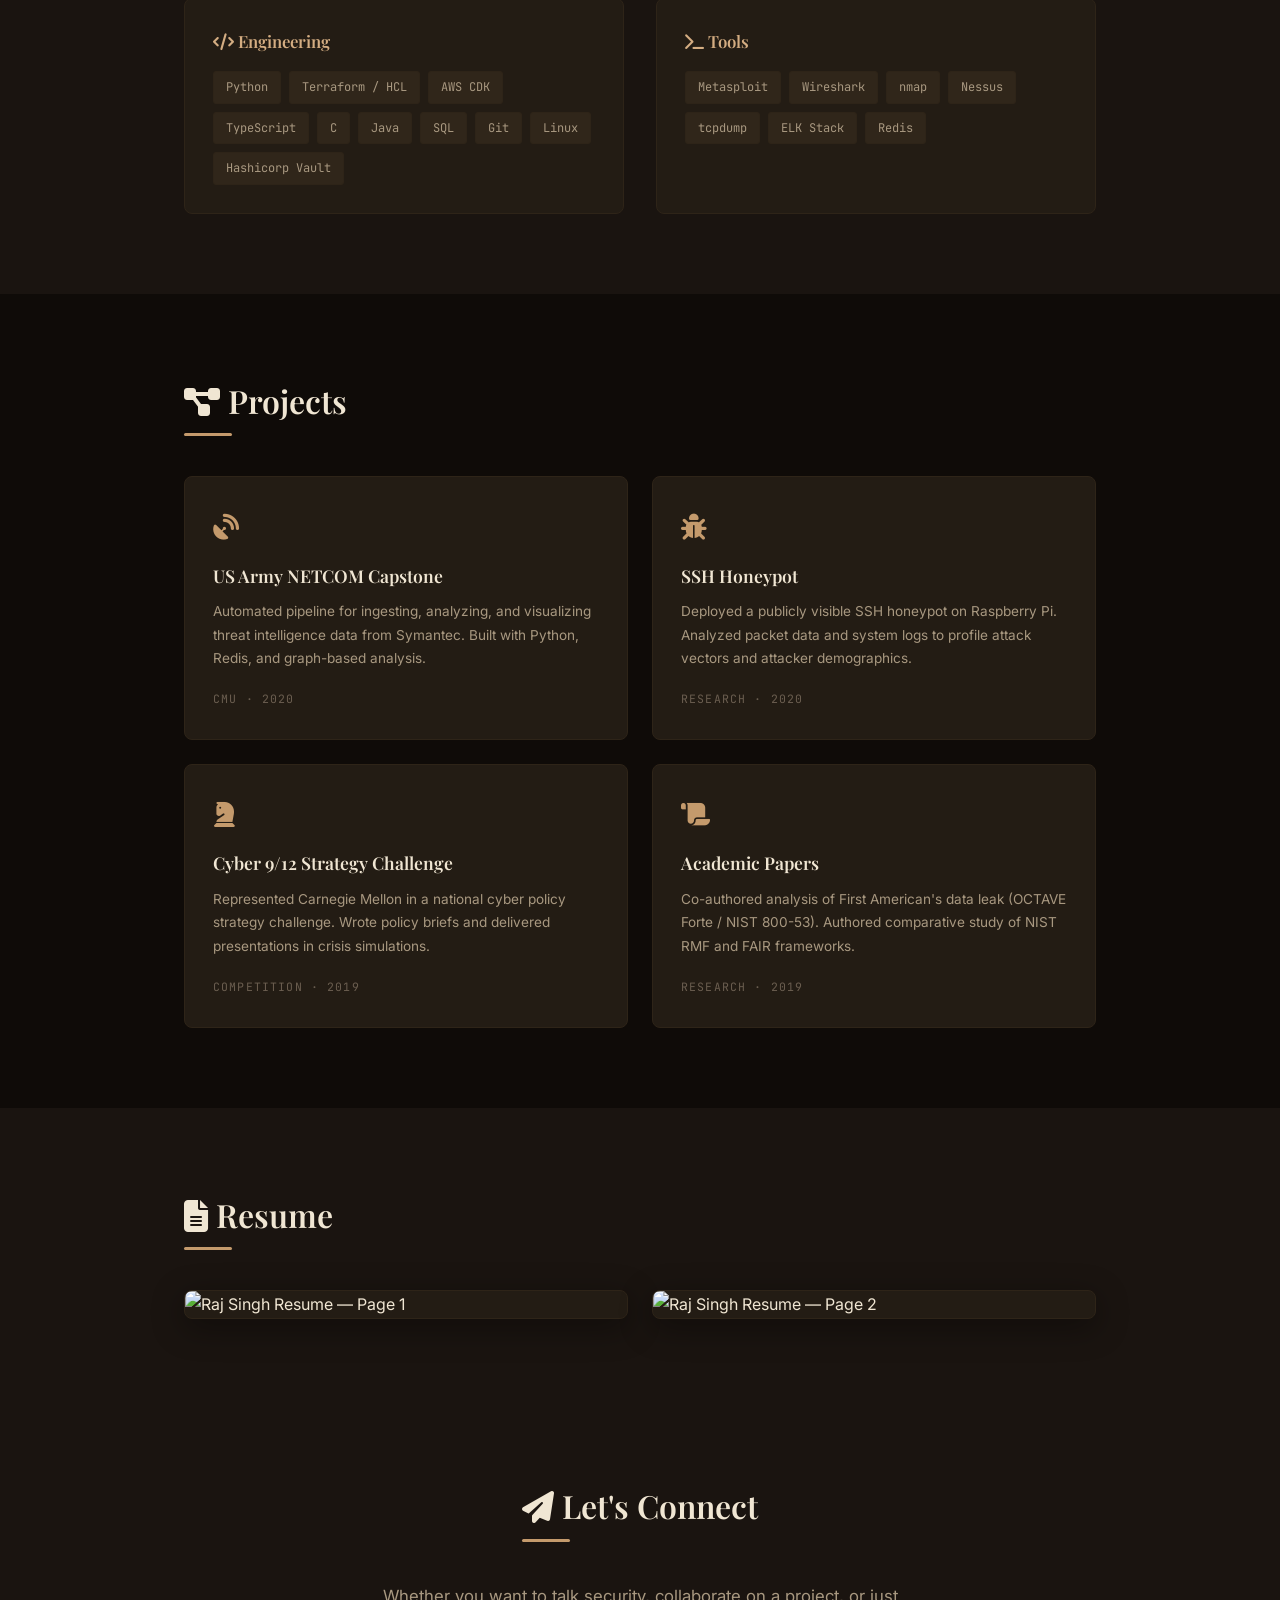
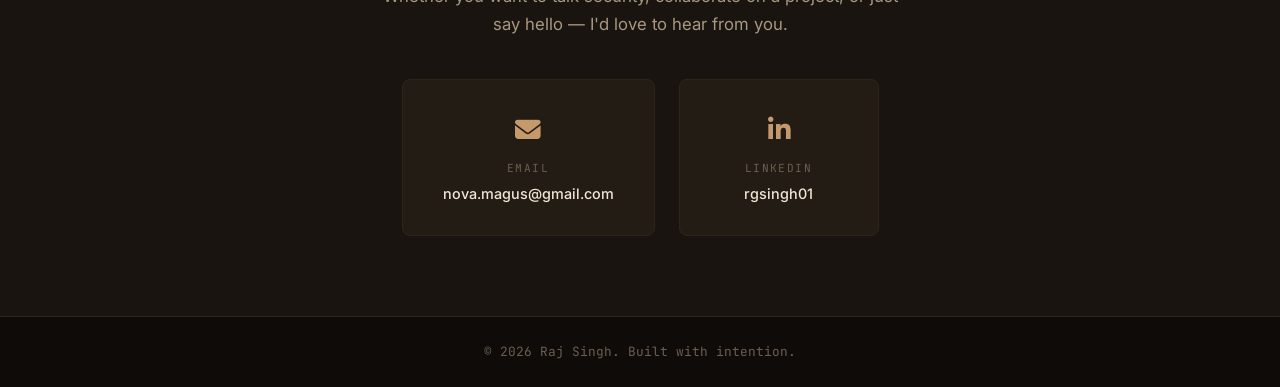
==== commit abdca49e: "Switch resume section to image-based rendering Use pre-exported JPG page images instead of PDF.js to" ====
--- a/index.html
+++ b/index.html
@@ -245,7 +245,14 @@
   <section id="resume">
     <div class="container">
       <h2 class="section-title"><i class="fa-solid fa-file-lines"></i> Resume</h2>
-      <div class="resume-pages" id="resume-pages"></div>
+      <div class="resume-pages">
+        <div class="resume-page">
+          <img src="https://assets.rajsec.dev/img/rsingh_resume_2026_final-p1.jpg" alt="Raj Singh Resume — Page 1" />
+        </div>
+        <div class="resume-page">
+          <img src="https://assets.rajsec.dev/img/rsingh_resume_2026_final-p2.jpg" alt="Raj Singh Resume — Page 2" />
+        </div>
+      </div>
     </div>
   </section>
 
@@ -276,7 +283,6 @@
     </div>
   </footer>
 
-  <script src="https://cdnjs.cloudflare.com/ajax/libs/pdf.js/3.11.174/pdf.min.js"></script>
-  <script src="script.js" defer></script>
+  <script src="script.js"></script>
 </body>
 </html>
--- a/style.css
+++ b/style.css
@@ -543,7 +543,7 @@
   box-shadow: 0 12px 40px rgba(0, 0, 0, 0.5);
 }
 
-.resume-page canvas {
+.resume-page img {
   display: block;
   width: 100%;
   height: auto;
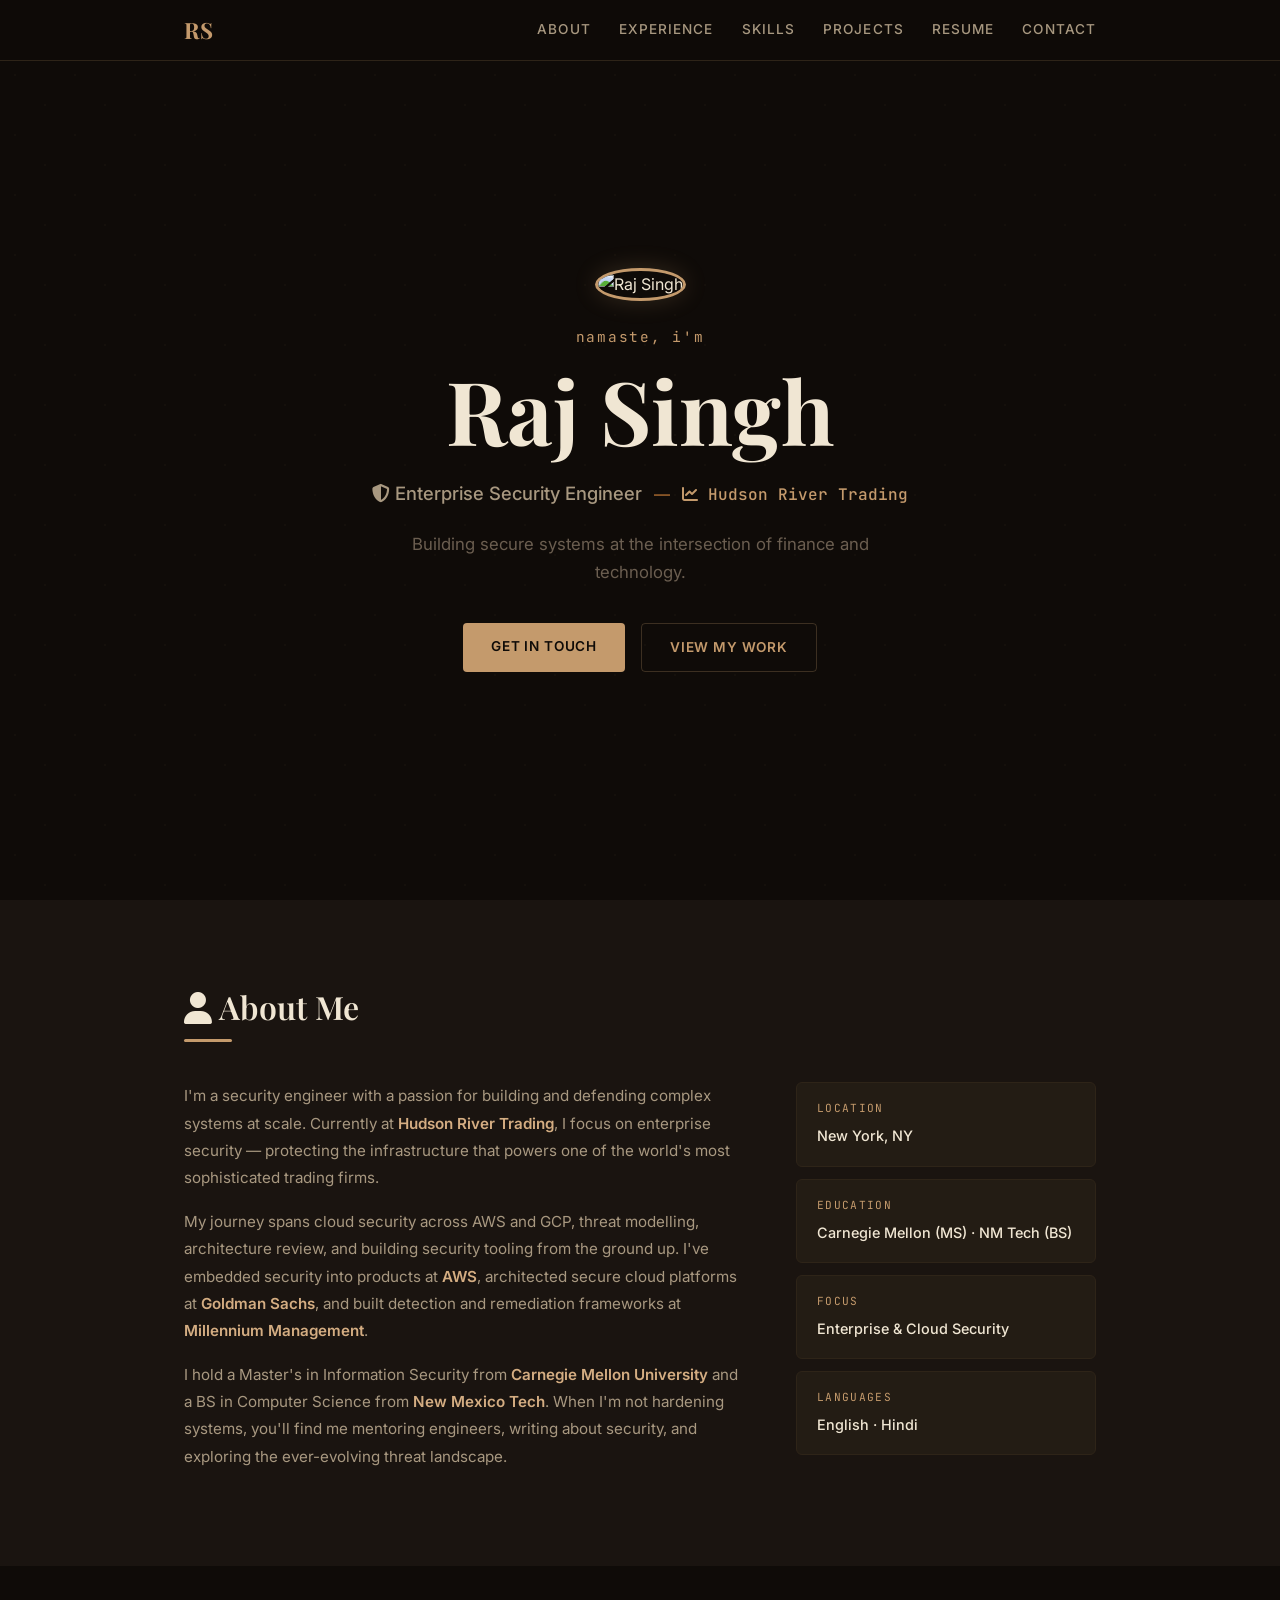
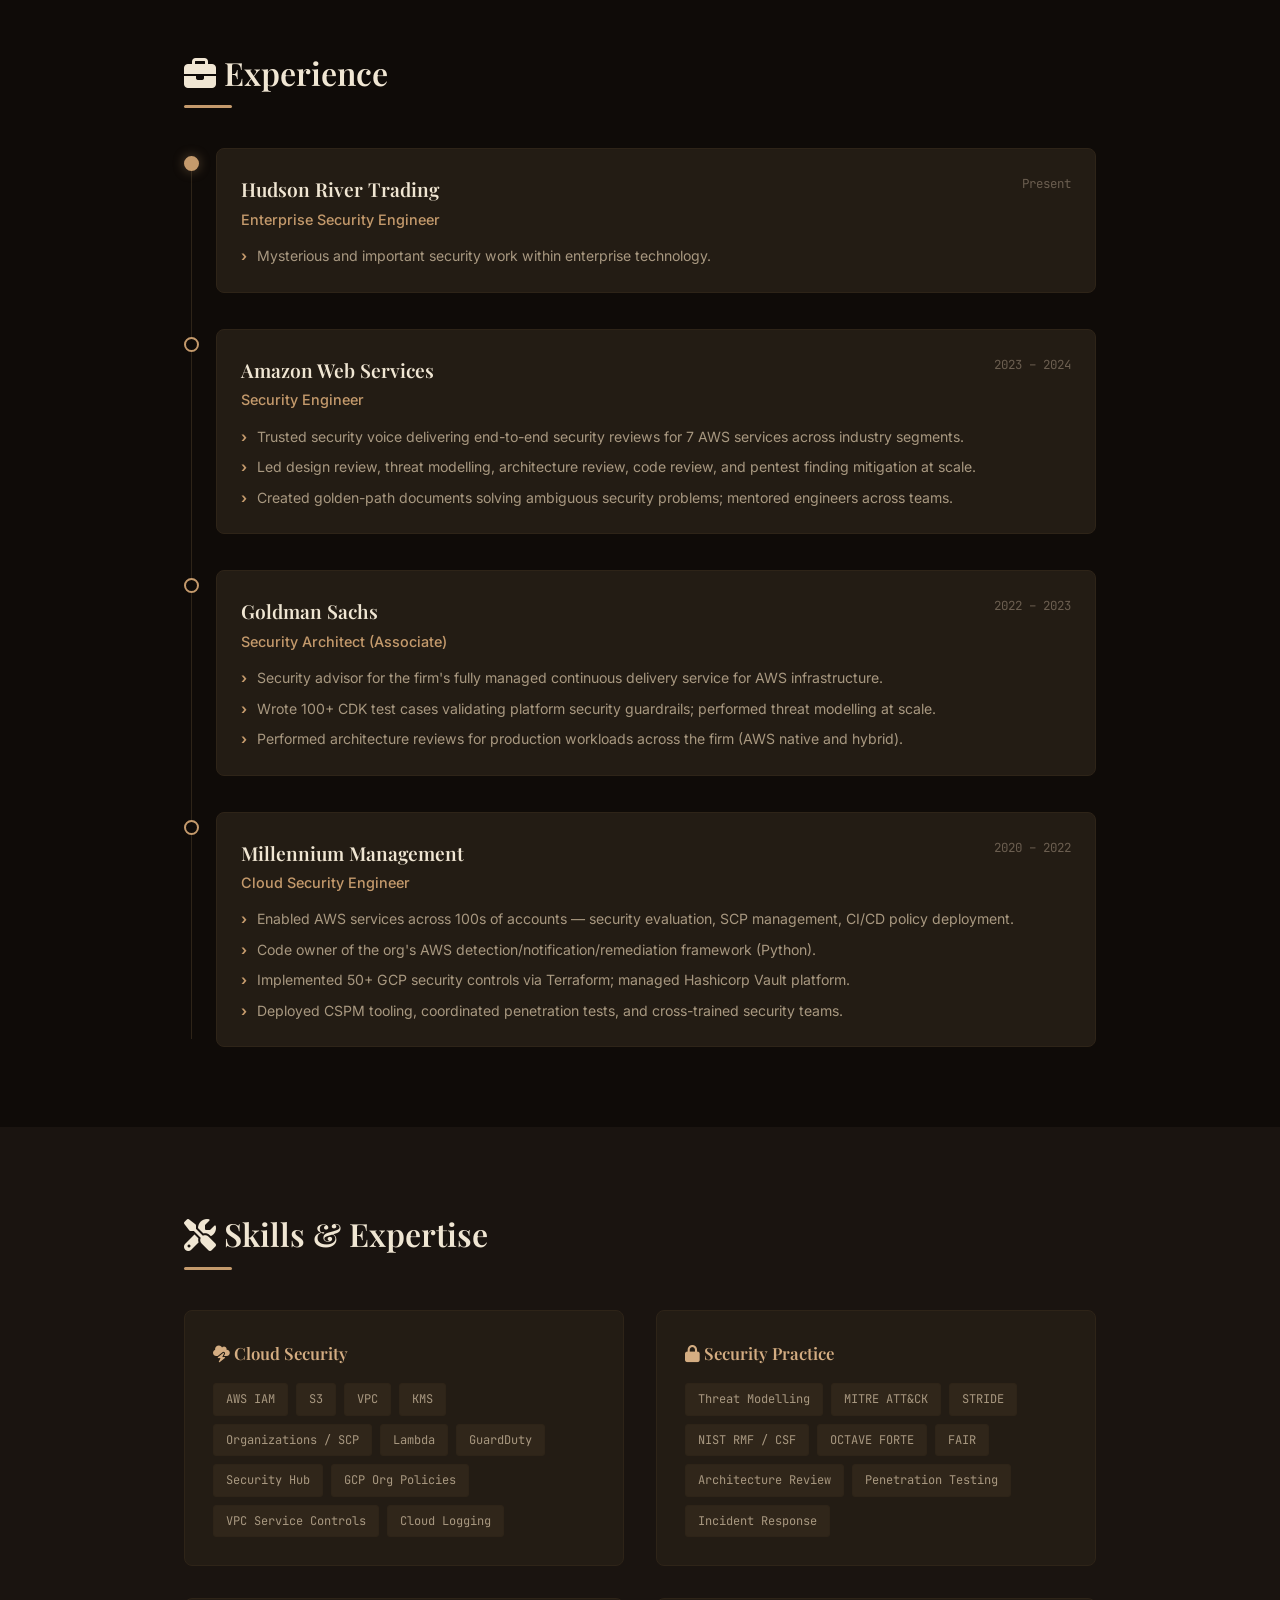
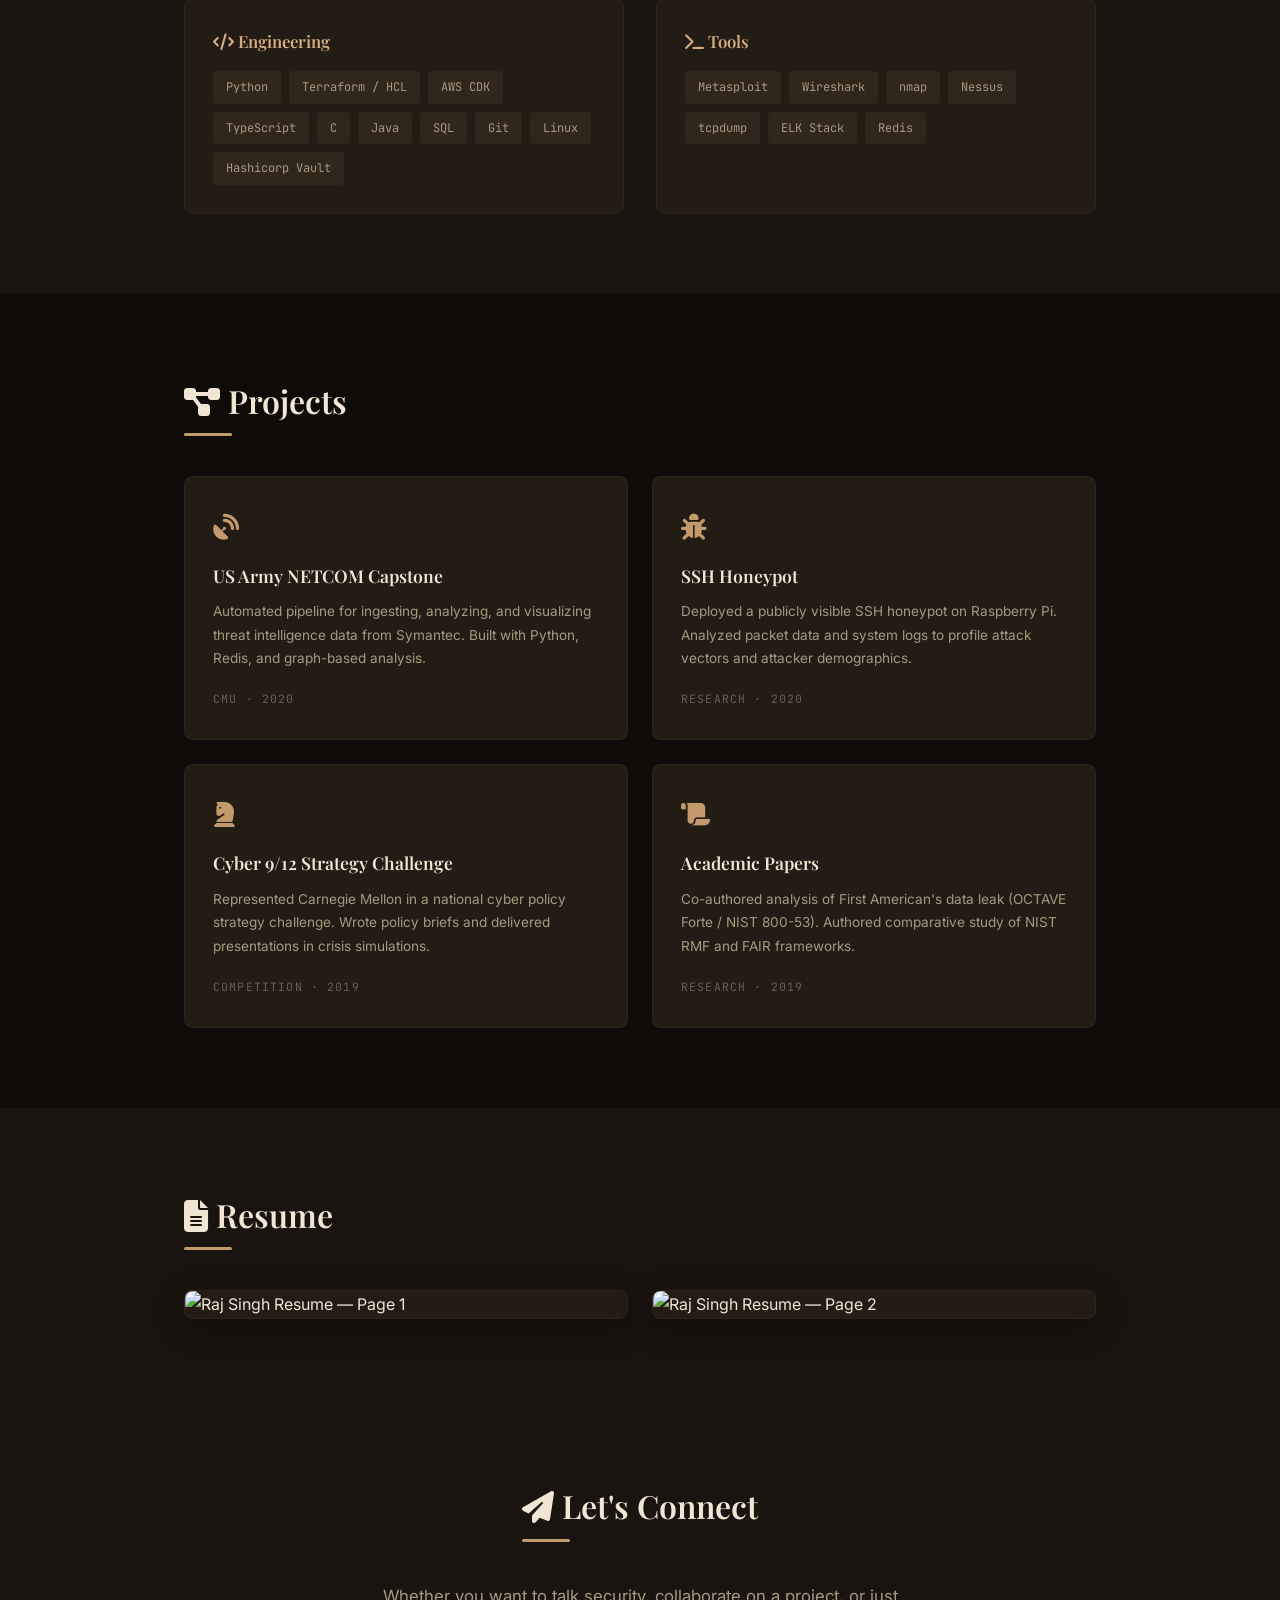
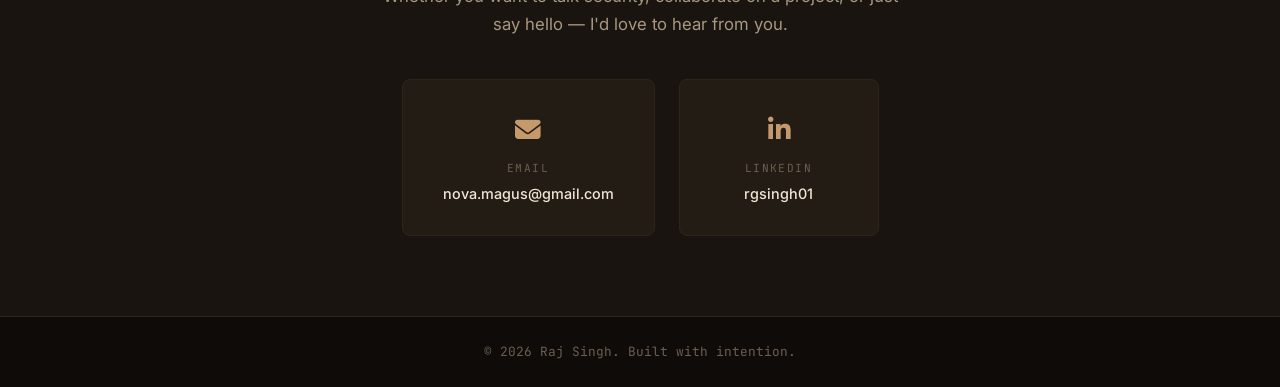
==== commit a57a36a6: "Link resume section title to PDF" ====
--- a/index.html
+++ b/index.html
@@ -244,7 +244,7 @@
   <!-- RESUME -->
   <section id="resume">
     <div class="container">
-      <h2 class="section-title"><i class="fa-solid fa-file-lines"></i> Resume</h2>
+      <h2 class="section-title"><a href="https://assets.rajsec.dev/img/rsingh_resume_2026_final.pdf" target="_blank" rel="noopener"><i class="fa-solid fa-file-lines"></i> Resume</a></h2>
       <div class="resume-pages">
         <div class="resume-page">
           <img src="https://assets.rajsec.dev/img/rsingh_resume_2026_final-p1.jpg" alt="Raj Singh Resume — Page 1" />
--- a/style.css
+++ b/style.css
@@ -522,6 +522,15 @@
 /* ---- RESUME ---- */
 #resume { background: var(--bg-primary); }
 
+.section-title a {
+  color: inherit;
+  transition: color 0.2s;
+}
+
+.section-title a:hover {
+  color: var(--accent);
+}
+
 .resume-pages {
   display: grid;
   grid-template-columns: 1fr 1fr;
@@ -532,7 +541,6 @@
   background: var(--bg-card);
   border: 1px solid var(--border);
   border-radius: 8px;
-  overflow: hidden;
   box-shadow: 0 8px 32px rgba(0, 0, 0, 0.4);
   transition: border-color 0.3s, transform 0.3s, box-shadow 0.3s;
 }
@@ -547,6 +555,7 @@
   display: block;
   width: 100%;
   height: auto;
+  border-radius: 8px;
 }
 
 /* ---- CONTACT ---- */
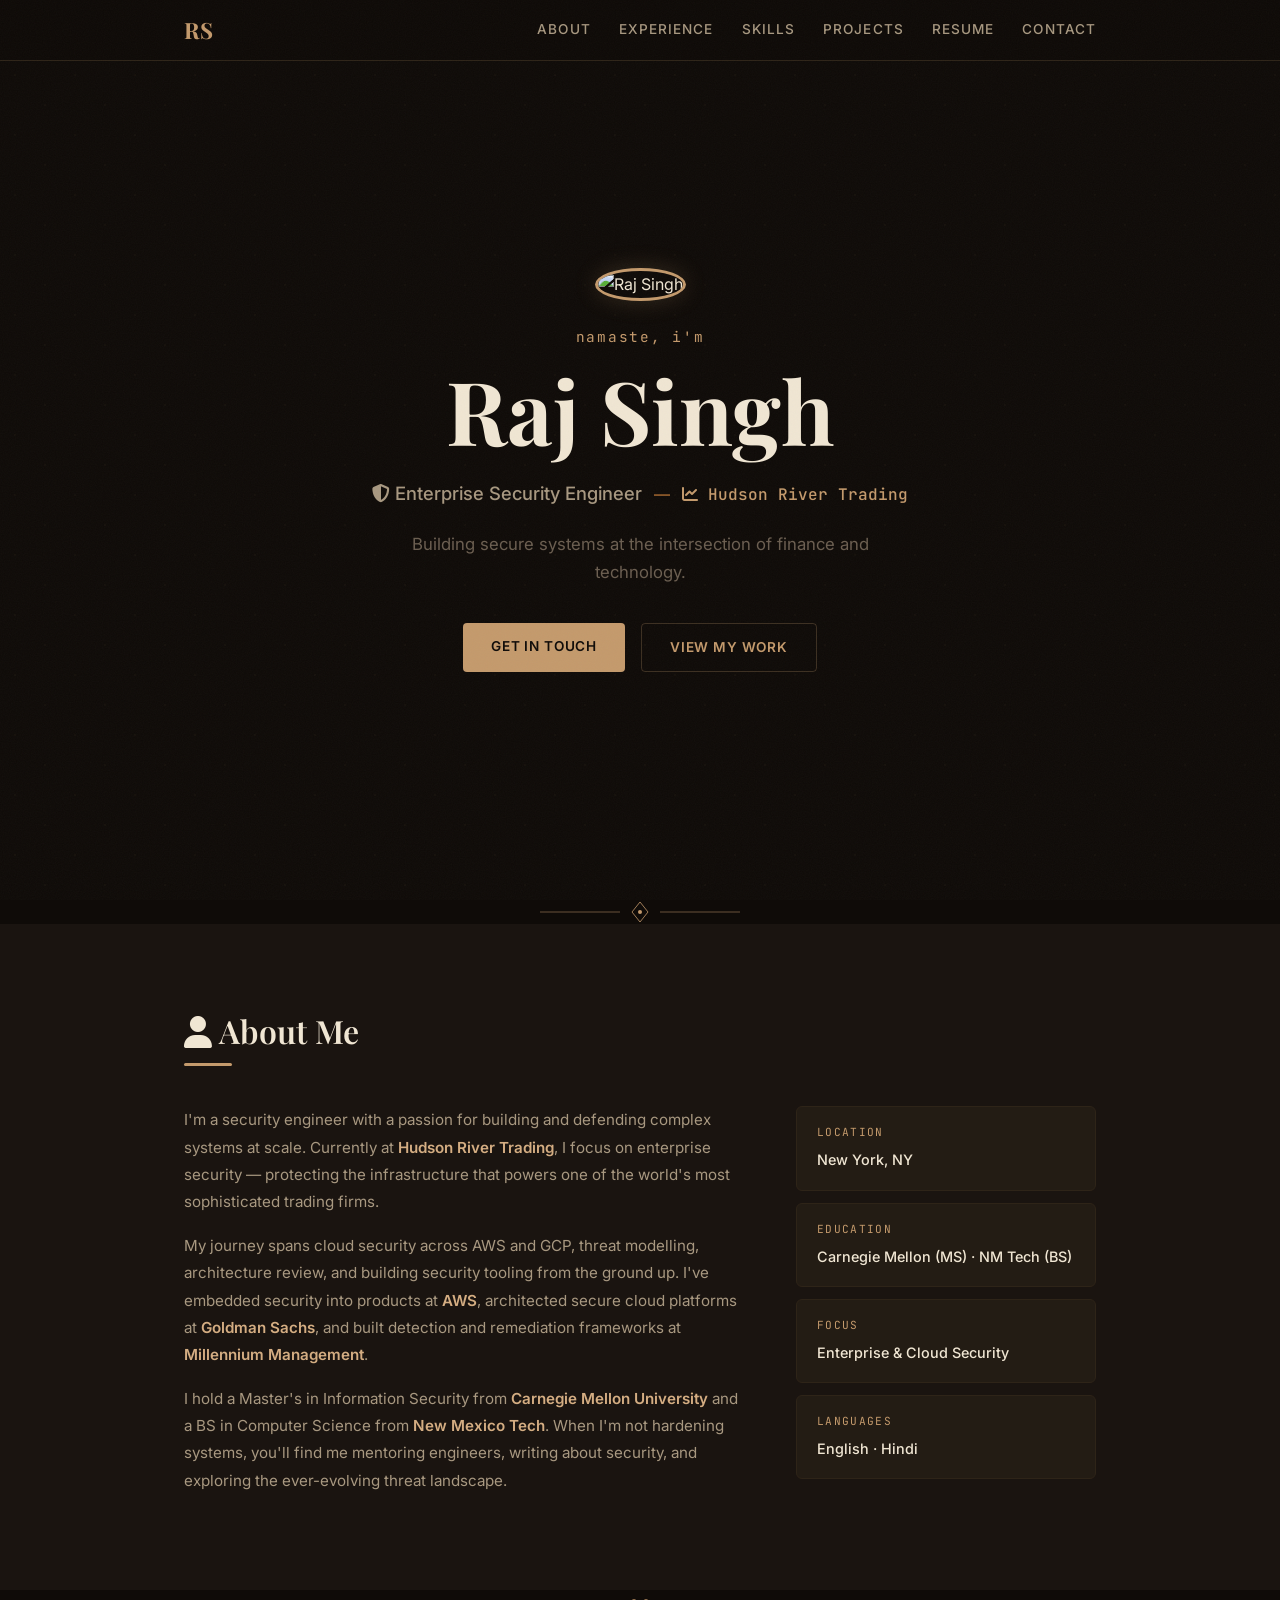
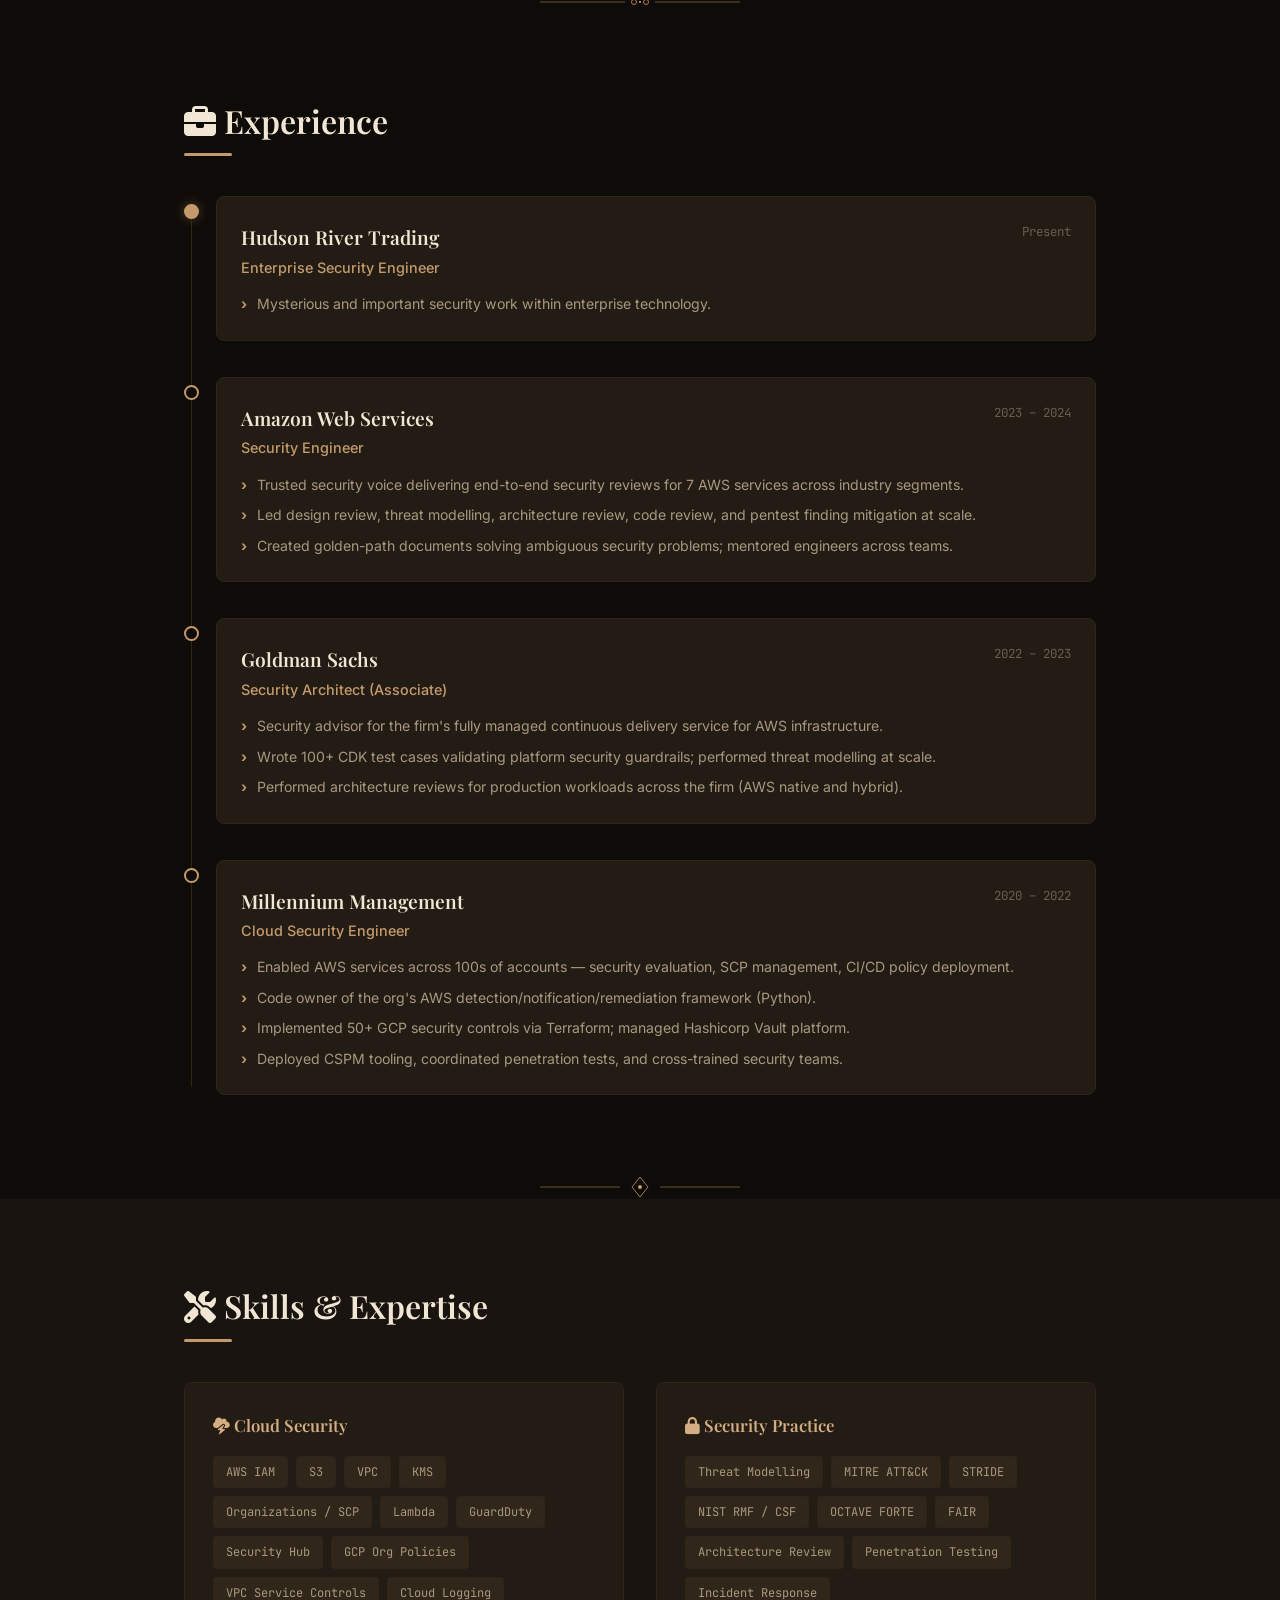
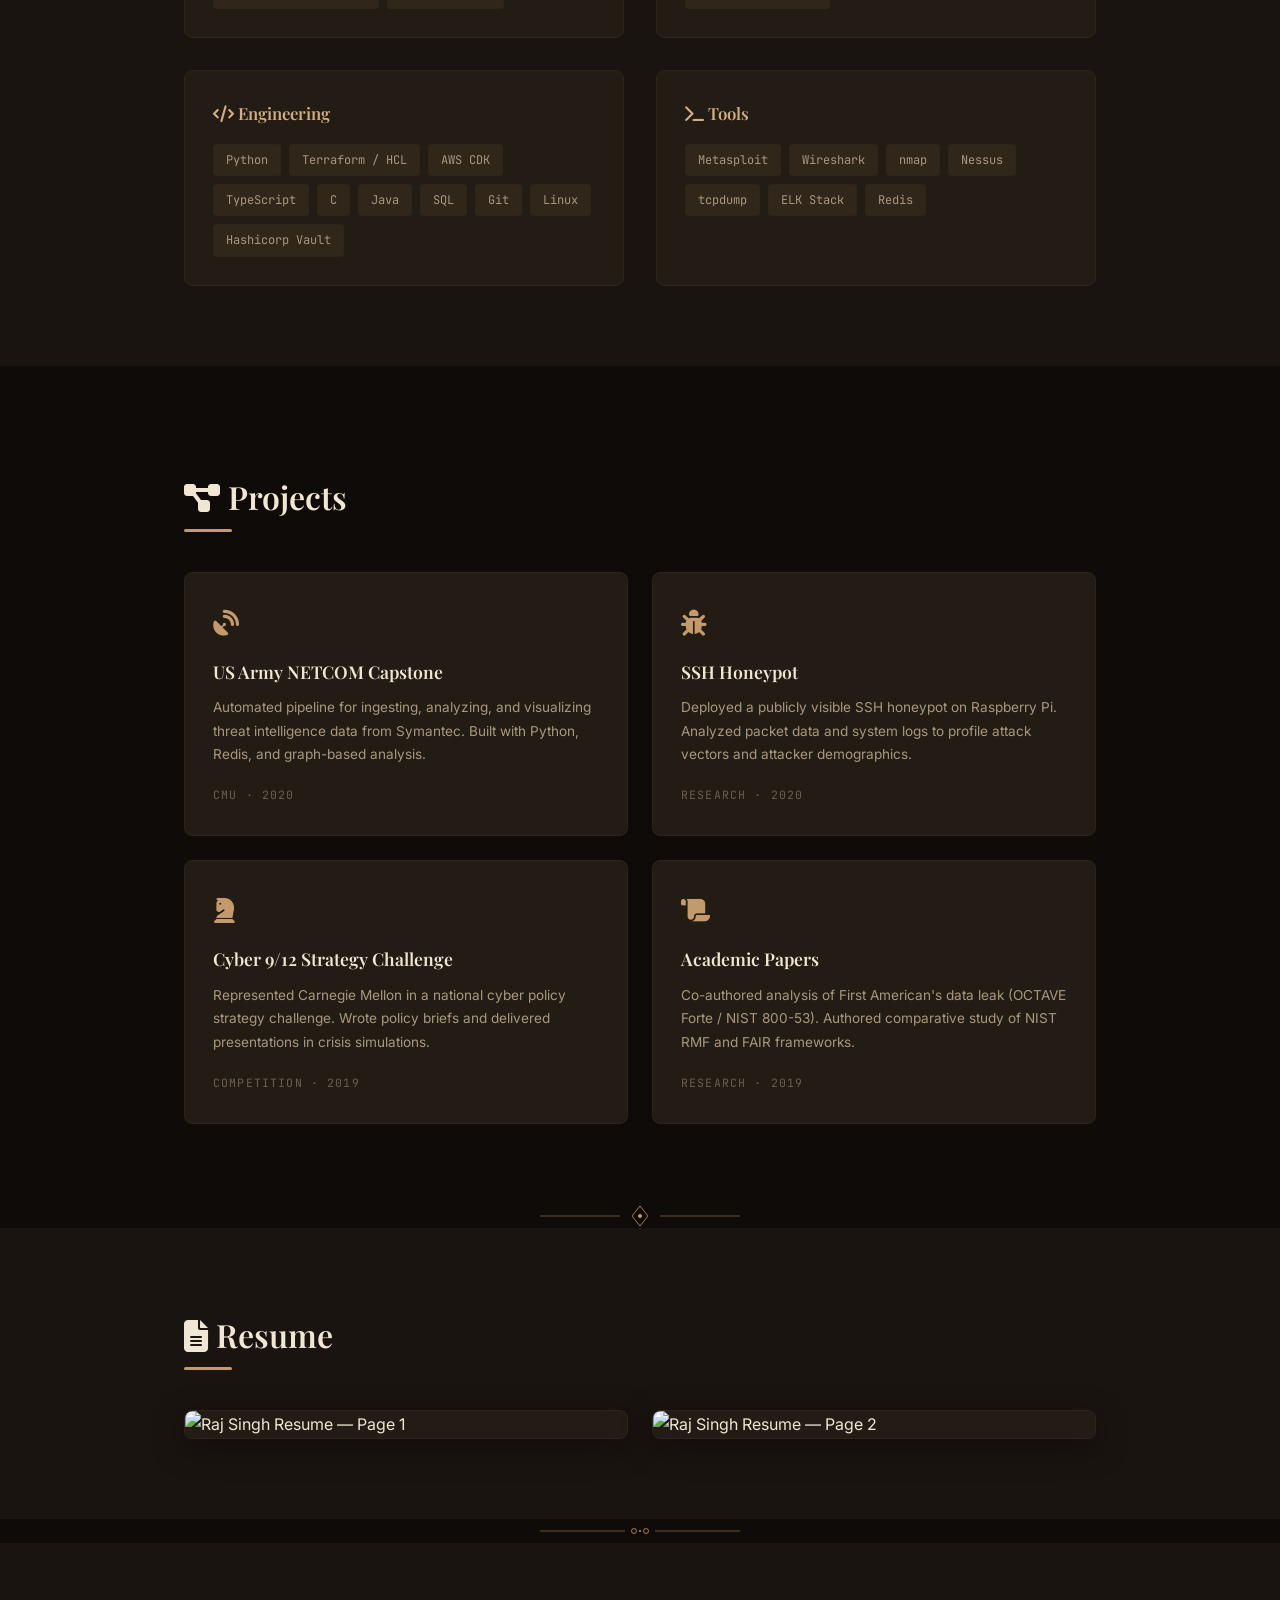
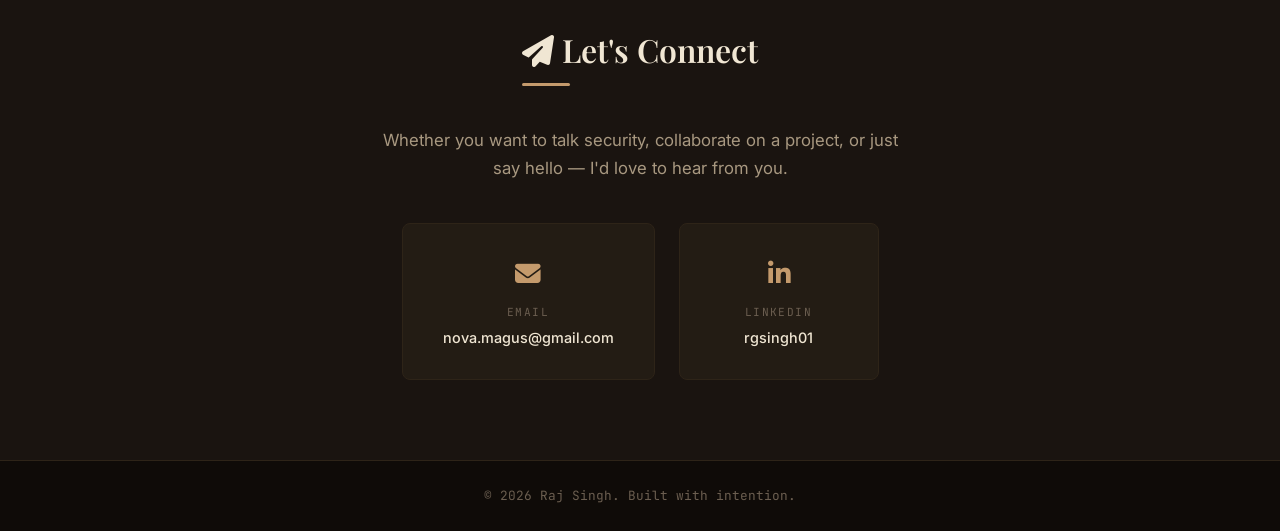
==== commit 93f1d188: "Add ornamental section dividers, warm ambient glows, hero entrance Geometric SVG dividers between se" ====
--- a/index.html
+++ b/index.html
@@ -52,6 +52,15 @@
     <div class="hero-pattern" aria-hidden="true"></div>
   </section>
 
+  <div class="section-divider" aria-hidden="true">
+    <svg viewBox="0 0 200 24" xmlns="http://www.w3.org/2000/svg">
+      <line x1="0" y1="12" x2="80" y2="12" stroke="currentColor" stroke-width="0.5"/>
+      <polygon points="100,2 108,12 100,22 92,12" fill="none" stroke="currentColor" stroke-width="0.8"/>
+      <circle cx="100" cy="12" r="2" fill="currentColor"/>
+      <line x1="120" y1="12" x2="200" y2="12" stroke="currentColor" stroke-width="0.5"/>
+    </svg>
+  </div>
+
   <!-- ABOUT -->
   <section id="about">
     <div class="container">
@@ -83,6 +92,16 @@
       </div>
     </div>
   </section>
+
+  <div class="section-divider" aria-hidden="true">
+    <svg viewBox="0 0 200 24" xmlns="http://www.w3.org/2000/svg">
+      <line x1="0" y1="12" x2="85" y2="12" stroke="currentColor" stroke-width="0.5"/>
+      <circle cx="94" cy="12" r="2.5" fill="none" stroke="currentColor" stroke-width="0.8"/>
+      <circle cx="100" cy="12" r="1" fill="currentColor"/>
+      <circle cx="106" cy="12" r="2.5" fill="none" stroke="currentColor" stroke-width="0.8"/>
+      <line x1="115" y1="12" x2="200" y2="12" stroke="currentColor" stroke-width="0.5"/>
+    </svg>
+  </div>
 
   <!-- EXPERIENCE -->
   <section id="experience">
@@ -165,6 +184,15 @@
     </div>
   </section>
 
+  <div class="section-divider" aria-hidden="true">
+    <svg viewBox="0 0 200 24" xmlns="http://www.w3.org/2000/svg">
+      <line x1="0" y1="12" x2="80" y2="12" stroke="currentColor" stroke-width="0.5"/>
+      <polygon points="100,2 108,12 100,22 92,12" fill="none" stroke="currentColor" stroke-width="0.8"/>
+      <circle cx="100" cy="12" r="2" fill="currentColor"/>
+      <line x1="120" y1="12" x2="200" y2="12" stroke="currentColor" stroke-width="0.5"/>
+    </svg>
+  </div>
+
   <!-- SKILLS -->
   <section id="skills">
     <div class="container">
@@ -208,6 +236,16 @@
     </div>
   </section>
 
+  <div class="section-divider" aria-hidden="true">
+    <svg viewBox="0 0 200 24" xmlns="http://www.w3.org/2000/svg">
+      <line x1="0" y1="12" x2="85" y2="12" stroke="currentColor" stroke-width="0.5"/>
+      <circle cx="94" cy="12" r="2.5" fill="none" stroke="currentColor" stroke-width="0.8"/>
+      <circle cx="100" cy="12" r="1" fill="currentColor"/>
+      <circle cx="106" cy="12" r="2.5" fill="none" stroke="currentColor" stroke-width="0.8"/>
+      <line x1="115" y1="12" x2="200" y2="12" stroke="currentColor" stroke-width="0.5"/>
+    </svg>
+  </div>
+
   <!-- PROJECTS -->
   <section id="projects">
     <div class="container">
@@ -241,6 +279,15 @@
     </div>
   </section>
 
+  <div class="section-divider" aria-hidden="true">
+    <svg viewBox="0 0 200 24" xmlns="http://www.w3.org/2000/svg">
+      <line x1="0" y1="12" x2="80" y2="12" stroke="currentColor" stroke-width="0.5"/>
+      <polygon points="100,2 108,12 100,22 92,12" fill="none" stroke="currentColor" stroke-width="0.8"/>
+      <circle cx="100" cy="12" r="2" fill="currentColor"/>
+      <line x1="120" y1="12" x2="200" y2="12" stroke="currentColor" stroke-width="0.5"/>
+    </svg>
+  </div>
+
   <!-- RESUME -->
   <section id="resume">
     <div class="container">
@@ -255,6 +302,16 @@
       </div>
     </div>
   </section>
+
+  <div class="section-divider" aria-hidden="true">
+    <svg viewBox="0 0 200 24" xmlns="http://www.w3.org/2000/svg">
+      <line x1="0" y1="12" x2="85" y2="12" stroke="currentColor" stroke-width="0.5"/>
+      <circle cx="94" cy="12" r="2.5" fill="none" stroke="currentColor" stroke-width="0.8"/>
+      <circle cx="100" cy="12" r="1" fill="currentColor"/>
+      <circle cx="106" cy="12" r="2.5" fill="none" stroke="currentColor" stroke-width="0.8"/>
+      <line x1="115" y1="12" x2="200" y2="12" stroke="currentColor" stroke-width="0.5"/>
+    </svg>
+  </div>
 
   <!-- CONTACT -->
   <section id="contact">
--- a/style.css
+++ b/style.css
@@ -57,6 +57,20 @@
 a:hover { color: var(--accent-light); }
 
 .container { max-width: 960px; margin: 0 auto; padding: 0 24px; }
+
+/* ---- SECTION DIVIDERS ---- */
+.section-divider {
+  display: flex;
+  justify-content: center;
+  padding: 0;
+  color: var(--accent);
+  opacity: 0.35;
+}
+
+.section-divider svg {
+  width: 200px;
+  height: 24px;
+}
 
 /* ---- NAV ---- */
 #navbar {
@@ -137,6 +151,29 @@
   z-index: 2;
 }
 
+/* Hero entrance animation */
+@keyframes hero-enter {
+  from { opacity: 0; transform: translateY(24px); }
+  to   { opacity: 1; transform: translateY(0); }
+}
+
+.hero-headshot,
+.hero-greeting,
+.hero-name,
+.hero-title-wrapper,
+.hero-tagline,
+.hero-cta {
+  opacity: 0;
+  animation: hero-enter 0.8s cubic-bezier(0.16, 1, 0.3, 1) forwards;
+}
+
+.hero-headshot      { animation-delay: 0.1s; }
+.hero-greeting      { animation-delay: 0.3s; }
+.hero-name          { animation-delay: 0.5s; }
+.hero-title-wrapper { animation-delay: 0.7s; }
+.hero-tagline       { animation-delay: 0.9s; }
+.hero-cta           { animation-delay: 1.1s; }
+
 .hero-headshot {
   margin-bottom: 24px;
 }
@@ -252,7 +289,46 @@
 }
 
 /* ---- SECTIONS ---- */
-section { padding: 80px 0; }
+section {
+  padding: 80px 0;
+  position: relative;
+  overflow: hidden;
+}
+
+/* Warm ambient glows */
+#about::after,
+#experience::after,
+#skills::after,
+#projects::after,
+#resume::after,
+#contact::after {
+  content: '';
+  position: absolute;
+  width: 600px;
+  height: 600px;
+  border-radius: 50%;
+  pointer-events: none;
+  opacity: 0;
+  transition: opacity 1.2s ease;
+  background: radial-gradient(circle, rgba(184, 115, 51, 0.08) 0%, transparent 70%);
+}
+
+#about::after    { top: -200px; right: -150px; }
+#experience::after { bottom: -250px; left: -100px; }
+#skills::after   { top: -150px; left: -200px; }
+#projects::after { bottom: -200px; right: -100px; }
+#resume::after   { top: -100px; right: -200px; }
+#contact::after  { bottom: -200px; left: 50%; transform: translateX(-50%); }
+
+/* Glow appears when section is in view */
+#about.glow-active::after,
+#experience.glow-active::after,
+#skills.glow-active::after,
+#projects.glow-active::after,
+#resume.glow-active::after,
+#contact.glow-active::after {
+  opacity: 1;
+}
 
 .section-title {
   font-family: var(--font-display);
@@ -632,16 +708,72 @@
   font-family: var(--font-mono);
 }
 
-/* ---- FADE IN ANIMATION ---- */
-.fade-in {
+/* ---- GRAIN OVERLAY ---- */
+body::before {
+  content: '';
+  position: fixed;
+  inset: 0;
+  z-index: 1000;
+  pointer-events: none;
+  opacity: 0.035;
+  background-image: url("data:image/svg+xml,%3Csvg viewBox='0 0 256 256' xmlns='http://www.w3.org/2000/svg'%3E%3Cfilter id='n'%3E%3CfeTurbulence type='fractalNoise' baseFrequency='0.85' numOctaves='4' stitchTiles='stitch'/%3E%3C/filter%3E%3Crect width='100%25' height='100%25' filter='url(%23n)'/%3E%3C/svg%3E");
+  background-repeat: repeat;
+  background-size: 256px 256px;
+}
+
+/* ---- SCROLL ANIMATIONS ---- */
+@keyframes reveal-up {
+  from { opacity: 0; transform: translateY(40px); }
+  to   { opacity: 1; transform: translateY(0); }
+}
+
+@keyframes reveal-left {
+  from { opacity: 0; transform: translateX(-40px); }
+  to   { opacity: 1; transform: translateX(0); }
+}
+
+@keyframes reveal-right {
+  from { opacity: 0; transform: translateX(40px); }
+  to   { opacity: 1; transform: translateX(0); }
+}
+
+@keyframes reveal-scale {
+  from { opacity: 0; transform: scale(0.92); }
+  to   { opacity: 1; transform: scale(1); }
+}
+
+/* Base hidden state for all animated elements */
+.reveal {
   opacity: 0;
-  transform: translateY(20px);
-  transition: opacity 0.6s ease-out, transform 0.6s ease-out;
-}
-
-.fade-in.visible {
-  opacity: 1;
-  transform: translateY(0);
+}
+
+.reveal.visible {
+  animation-duration: 0.7s;
+  animation-timing-function: cubic-bezier(0.16, 1, 0.3, 1);
+  animation-fill-mode: both;
+}
+
+.reveal-up.visible    { animation-name: reveal-up; }
+.reveal-left.visible  { animation-name: reveal-left; }
+.reveal-right.visible { animation-name: reveal-right; }
+.reveal-scale.visible { animation-name: reveal-scale; }
+
+/* Stagger children */
+.reveal.visible.stagger-1 { animation-delay: 0s; }
+.reveal.visible.stagger-2 { animation-delay: 0.1s; }
+.reveal.visible.stagger-3 { animation-delay: 0.2s; }
+.reveal.visible.stagger-4 { animation-delay: 0.3s; }
+.reveal.visible.stagger-5 { animation-delay: 0.4s; }
+.reveal.visible.stagger-6 { animation-delay: 0.5s; }
+
+/* Section titles — accent line grows on reveal */
+.section-title::after {
+  width: 0;
+  transition: width 0.6s cubic-bezier(0.16, 1, 0.3, 1) 0.3s;
+}
+
+.section-title.visible::after {
+  width: 48px;
 }
 
 /* ---- RESPONSIVE ---- */
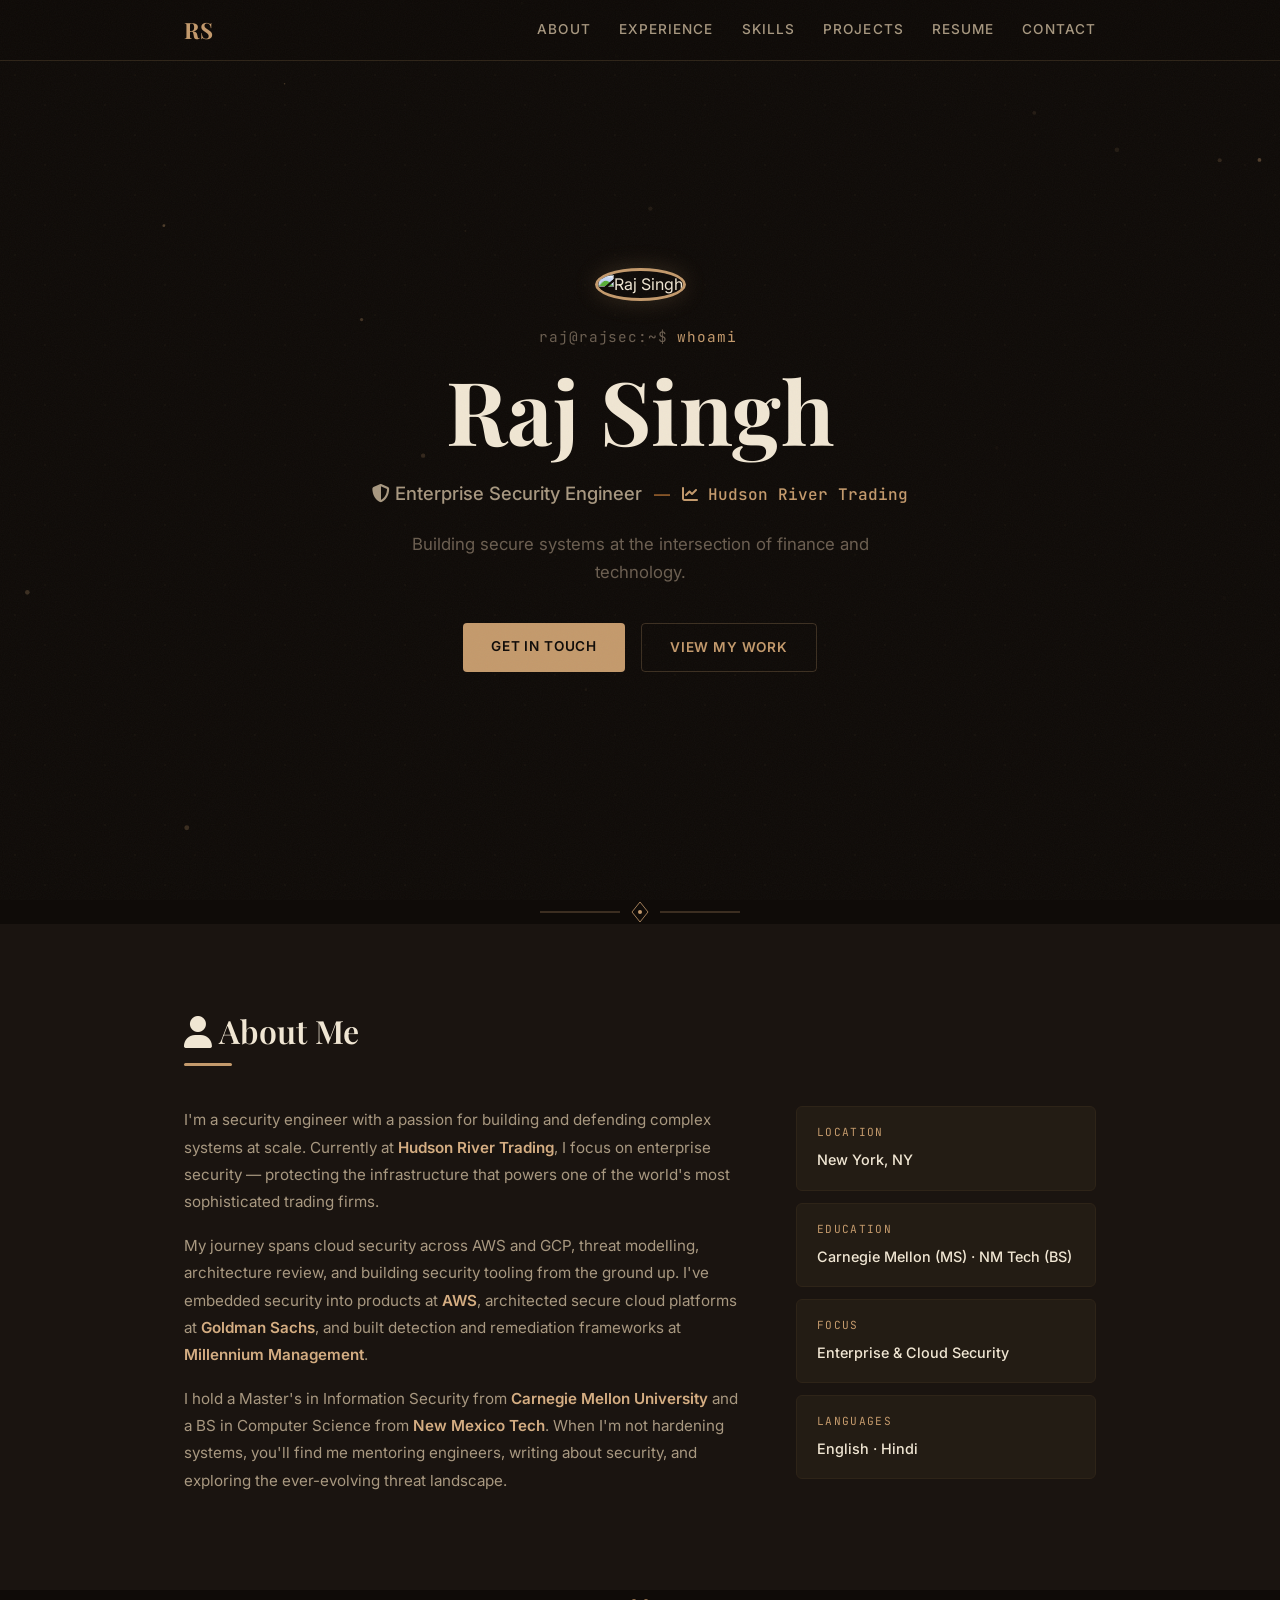
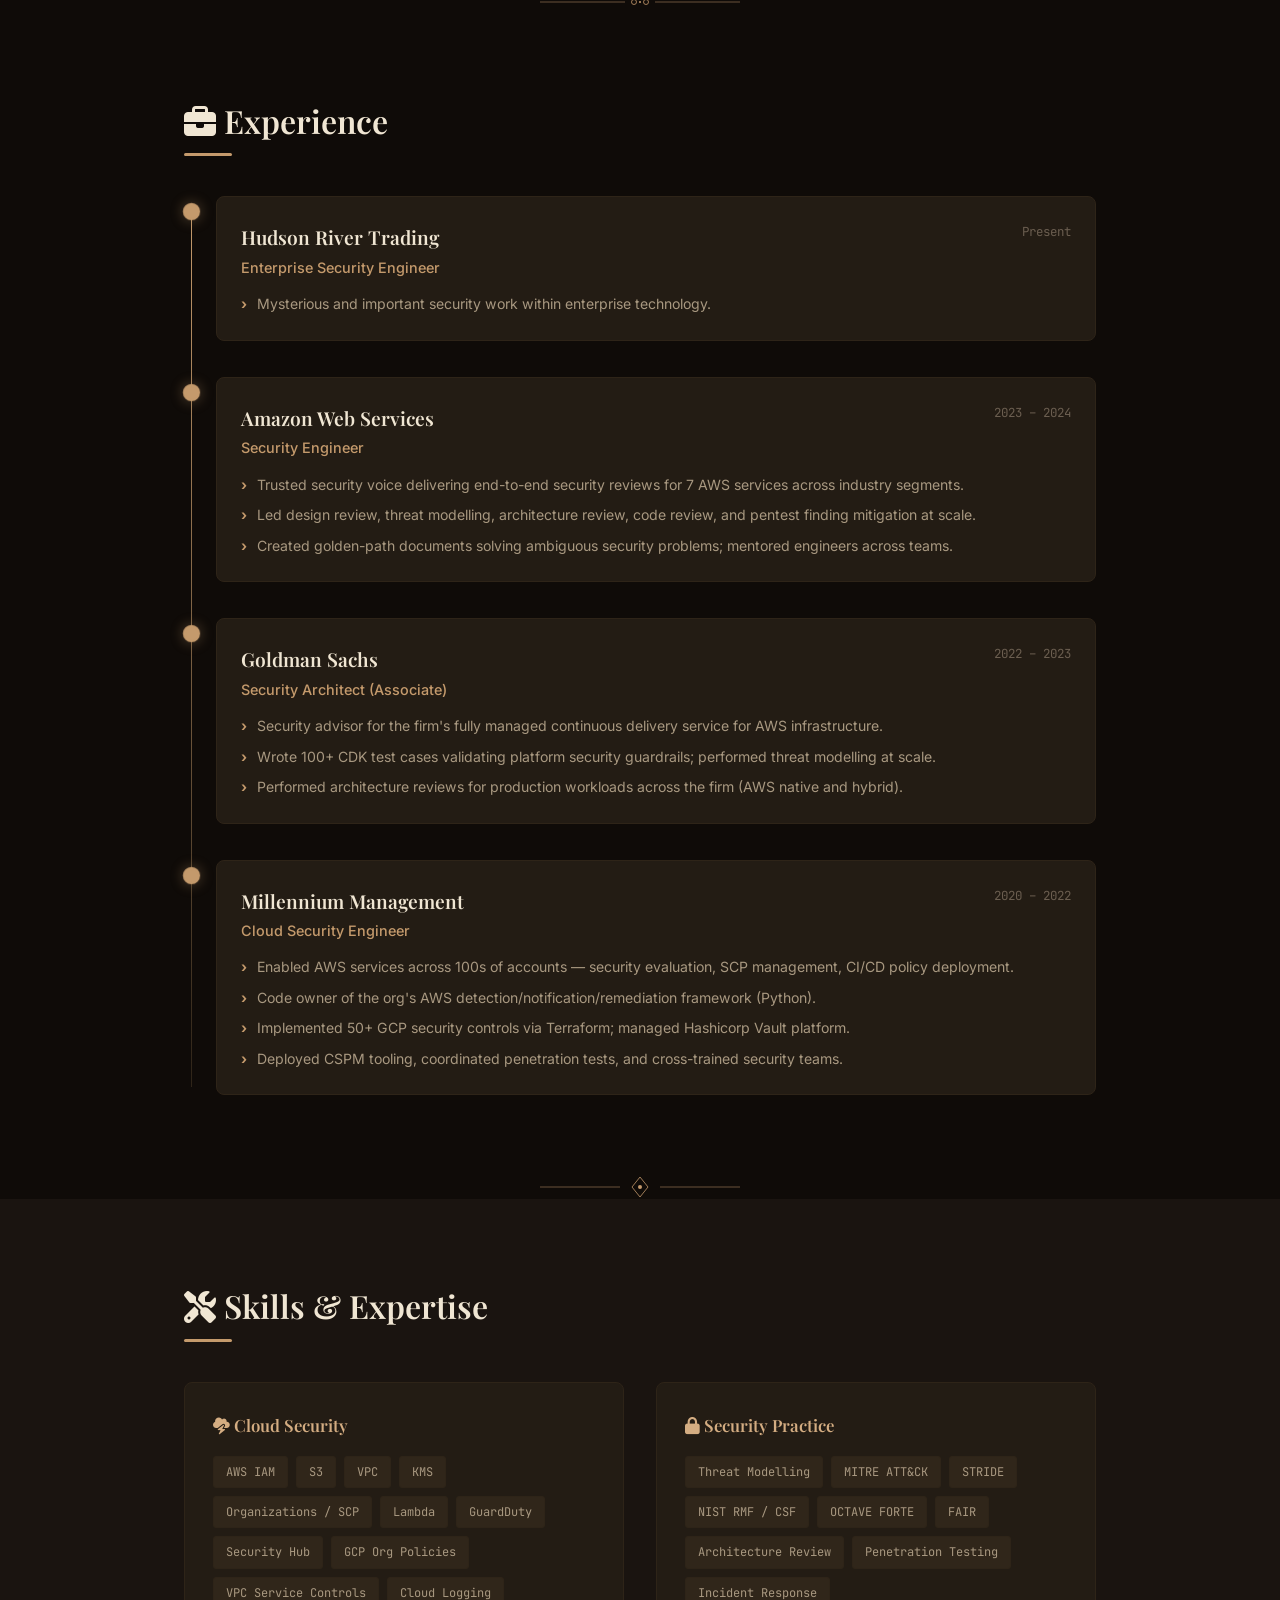
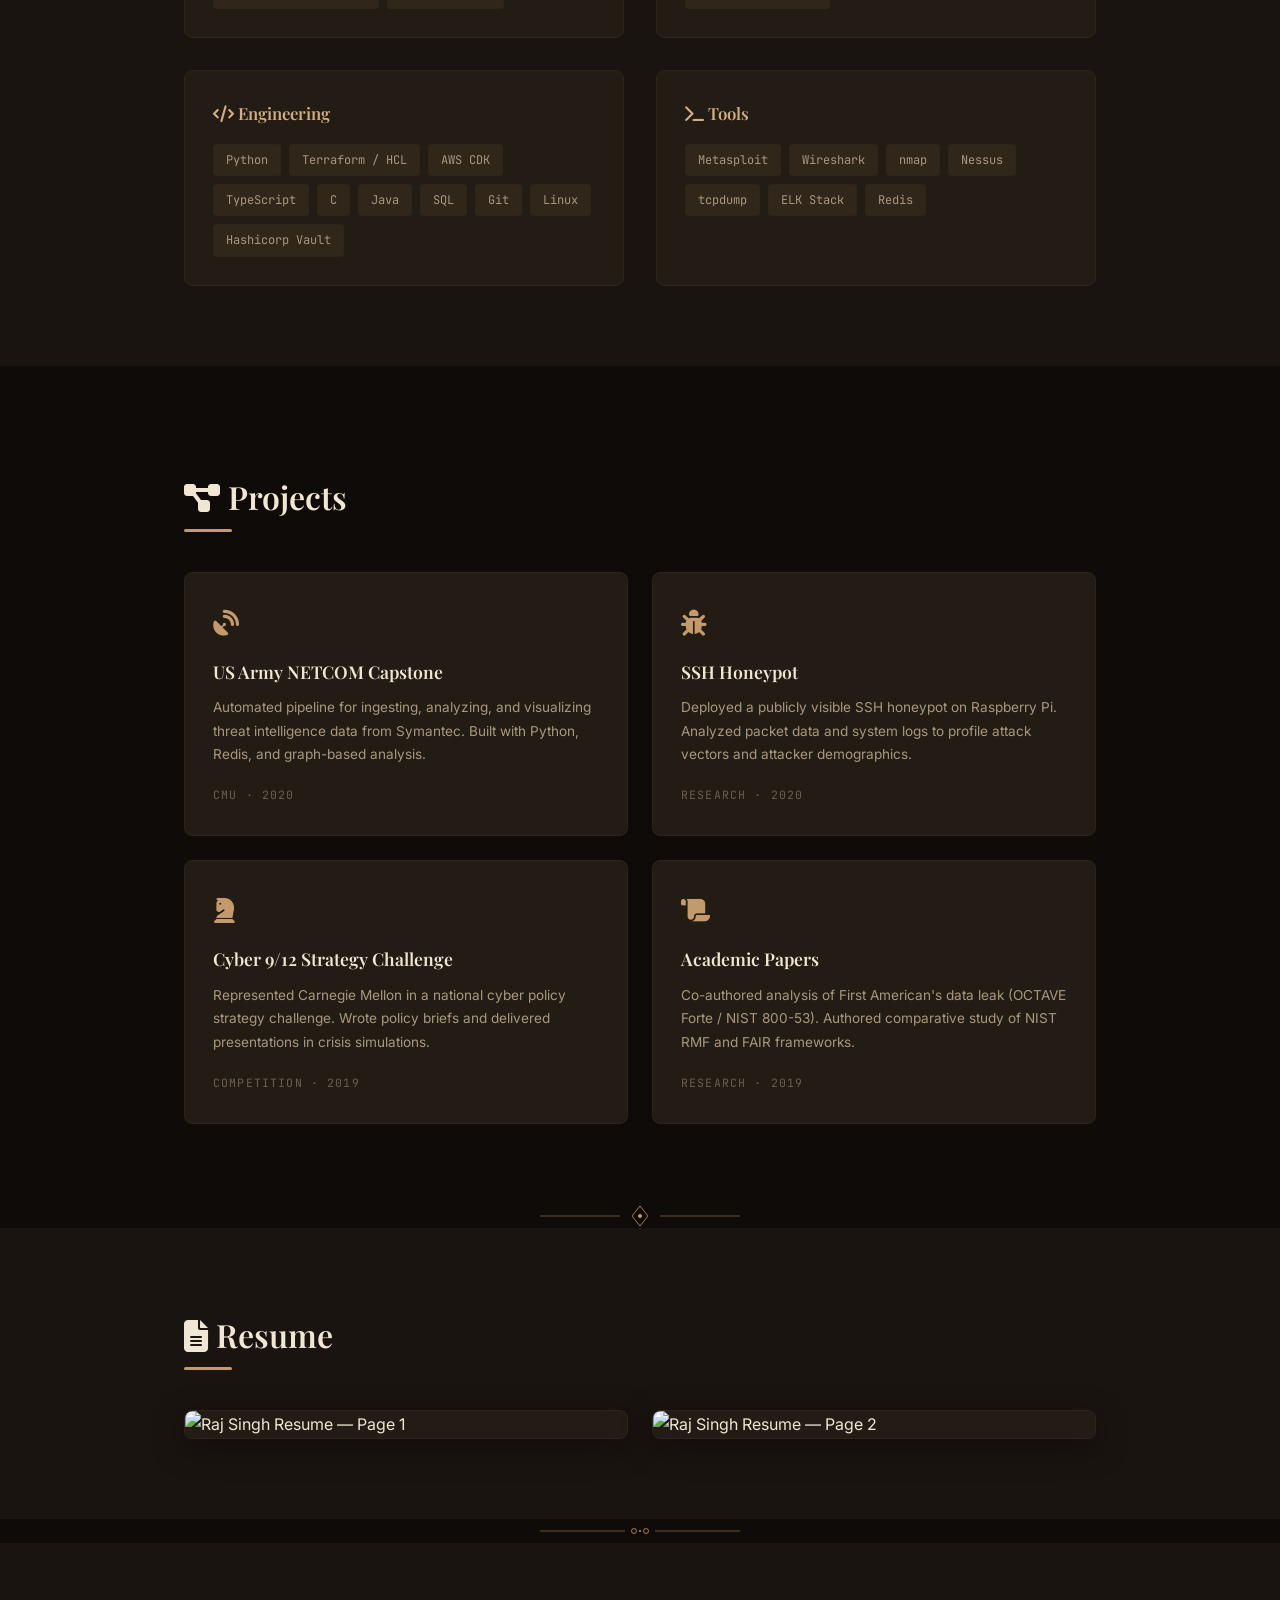
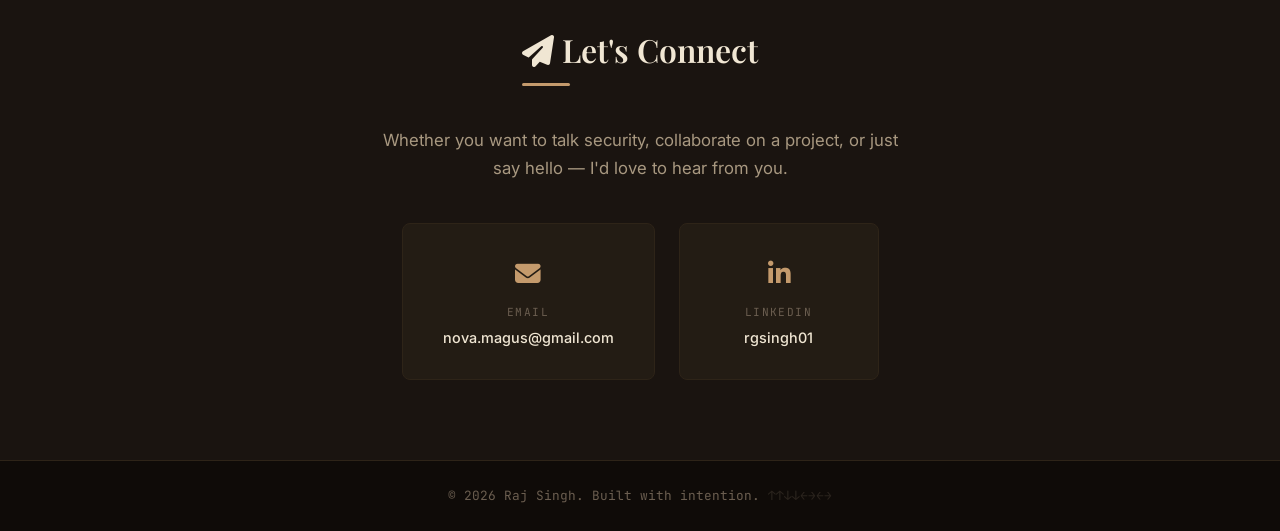
==== commit 2944c5db: "Add terminal hero, cursor glow, 3D tilt, timeline draw, particles, konami egg, logo spin" ====
--- a/index.html
+++ b/index.html
@@ -36,7 +36,7 @@
       <div class="hero-headshot">
         <img src="https://assets.rajsec.dev/img/rs-headshot.jpg" alt="Raj Singh" />
       </div>
-      <p class="hero-greeting">namaste, I'm</p>
+      <p class="hero-greeting"><span class="hero-prompt">raj@rajsec:~$</span> <span class="hero-typed"></span></p>
       <h1 class="hero-name">Raj Singh</h1>
       <div class="hero-title-wrapper">
         <span class="hero-title"><i class="fa-solid fa-shield-halved"></i> Enterprise Security Engineer</span>
@@ -49,6 +49,7 @@
         <a href="#experience" class="btn btn-outline">View My Work</a>
       </div>
     </div>
+    <canvas id="hero-particles" aria-hidden="true"></canvas>
     <div class="hero-pattern" aria-hidden="true"></div>
   </section>
 
@@ -336,9 +337,20 @@
   <!-- FOOTER -->
   <footer>
     <div class="container">
-      <p>&copy; 2026 Raj Singh. Built with intention.</p>
+      <p>&copy; 2026 Raj Singh. Built with intention. <span class="footer-hint" title="Try it.">&uarr;&uarr;&darr;&darr;&larr;&rarr;&larr;&rarr;</span></p>
     </div>
   </footer>
+
+  <div id="cursor-glow" aria-hidden="true"></div>
+
+  <div id="konami-overlay" aria-hidden="true">
+    <div class="konami-terminal">
+      <p class="konami-prompt">raj@rajsec.dev:~$ <span class="konami-typed"></span></p>
+      <p class="konami-output">Permission denied. Just kidding.</p>
+      <p class="konami-output">You found it. Not many people look this hard.</p>
+      <p class="konami-close">[press any key to exit]</p>
+    </div>
+  </div>
 
   <script src="script.js"></script>
 </body>
--- a/style.css
+++ b/style.css
@@ -101,6 +101,12 @@
   font-weight: 700;
   color: var(--accent);
   letter-spacing: 0.02em;
+  display: inline-block;
+  transition: transform 0.4s cubic-bezier(0.16, 1, 0.3, 1);
+}
+
+.nav-logo:hover {
+  transform: rotate(360deg);
 }
 
 .nav-links { display: flex; gap: 28px; }
@@ -159,7 +165,6 @@
 
 .hero-headshot,
 .hero-greeting,
-.hero-name,
 .hero-title-wrapper,
 .hero-tagline,
 .hero-cta {
@@ -169,10 +174,9 @@
 
 .hero-headshot      { animation-delay: 0.1s; }
 .hero-greeting      { animation-delay: 0.3s; }
-.hero-name          { animation-delay: 0.5s; }
-.hero-title-wrapper { animation-delay: 0.7s; }
-.hero-tagline       { animation-delay: 0.9s; }
-.hero-cta           { animation-delay: 1.1s; }
+.hero-title-wrapper { animation-delay: 1.4s; }
+.hero-tagline       { animation-delay: 1.6s; }
+.hero-cta           { animation-delay: 1.8s; }
 
 .hero-headshot {
   margin-bottom: 24px;
@@ -191,9 +195,28 @@
   font-family: var(--font-mono);
   font-size: 0.9rem;
   color: var(--accent);
-  letter-spacing: 0.12em;
-  text-transform: lowercase;
+  letter-spacing: 0.06em;
+  text-transform: none;
   margin-bottom: 12px;
+}
+
+.hero-prompt {
+  color: var(--text-muted);
+}
+
+.hero-typed {
+  border-right: 2px solid var(--accent);
+  padding-right: 2px;
+  animation: blink-caret 0.8s step-end infinite;
+}
+
+.hero-typed.done {
+  border-right-color: transparent;
+  animation: none;
+}
+
+@keyframes blink-caret {
+  50% { border-color: transparent; }
 }
 
 .hero-name {
@@ -708,6 +731,16 @@
   font-family: var(--font-mono);
 }
 
+.footer-hint {
+  opacity: 0.3;
+  cursor: default;
+  transition: opacity 0.3s;
+}
+
+.footer-hint:hover {
+  opacity: 0.7;
+}
+
 /* ---- GRAIN OVERLAY ---- */
 body::before {
   content: '';
@@ -774,6 +807,129 @@
 
 .section-title.visible::after {
   width: 48px;
+}
+
+/* ---- CURSOR GLOW ---- */
+#cursor-glow {
+  position: fixed;
+  width: 350px;
+  height: 350px;
+  border-radius: 50%;
+  background: radial-gradient(circle, rgba(196, 154, 108, 0.07) 0%, transparent 70%);
+  pointer-events: none;
+  z-index: 999;
+  transform: translate(-50%, -50%);
+  opacity: 0;
+  transition: opacity 0.4s ease;
+}
+
+body:hover #cursor-glow { opacity: 1; }
+
+/* ---- HERO PARTICLES ---- */
+#hero-particles {
+  position: absolute;
+  inset: 0;
+  z-index: 1;
+  pointer-events: none;
+}
+
+/* ---- 3D CARD TILT ---- */
+.tilt-card {
+  transform-style: preserve-3d;
+  perspective: 800px;
+}
+
+.tilt-card .tilt-inner {
+  transition: transform 0.15s ease-out;
+}
+
+/* ---- TIMELINE DRAW ---- */
+.timeline::before {
+  background: linear-gradient(to bottom, var(--accent), var(--border)) !important;
+  transform-origin: top;
+  transform: scaleY(0);
+  transition: transform 1.5s cubic-bezier(0.16, 1, 0.3, 1);
+}
+
+.timeline.draw-active::before {
+  transform: scaleY(1);
+}
+
+.timeline-marker {
+  transition: background 0.4s ease, box-shadow 0.4s ease, transform 0.4s ease;
+}
+
+.timeline-item.visible .timeline-marker {
+  background: var(--accent) !important;
+  box-shadow: 0 0 12px rgba(196, 154, 108, 0.4);
+  transform: scale(1.15);
+}
+
+/* ---- KONAMI EASTER EGG ---- */
+#konami-overlay {
+  position: fixed;
+  inset: 0;
+  z-index: 10000;
+  background: rgba(15, 11, 8, 0.97);
+  display: flex;
+  align-items: center;
+  justify-content: center;
+  opacity: 0;
+  pointer-events: none;
+  transition: opacity 0.4s ease;
+}
+
+#konami-overlay.active {
+  opacity: 1;
+  pointer-events: auto;
+}
+
+.konami-terminal {
+  font-family: var(--font-mono);
+  color: var(--accent);
+  max-width: 600px;
+  padding: 40px;
+}
+
+.konami-prompt {
+  font-size: 1rem;
+  margin-bottom: 20px;
+}
+
+.konami-typed {
+  border-right: 2px solid var(--accent);
+  padding-right: 4px;
+  animation: blink-caret 0.8s step-end infinite;
+}
+
+@keyframes blink-caret {
+  50% { border-color: transparent; }
+}
+
+.konami-output {
+  font-size: 0.9rem;
+  color: var(--text-secondary);
+  margin-bottom: 8px;
+  opacity: 0;
+}
+
+#konami-overlay.active .konami-output {
+  animation: hero-enter 0.5s cubic-bezier(0.16, 1, 0.3, 1) forwards;
+}
+
+#konami-overlay.active .konami-output:nth-child(2) { animation-delay: 1.5s; }
+#konami-overlay.active .konami-output:nth-child(3) { animation-delay: 2s; }
+
+.konami-close {
+  font-size: 0.75rem;
+  color: var(--text-muted);
+  margin-top: 24px;
+  opacity: 0;
+}
+
+#konami-overlay.active .konami-close {
+  animation: hero-enter 0.5s cubic-bezier(0.16, 1, 0.3, 1) forwards;
+  animation-delay: 2.5s;
 }
 
 /* ---- RESPONSIVE ---- */
@@ -810,6 +966,8 @@
   .timeline-header { flex-direction: column; gap: 4px; }
 
   .resume-pages { grid-template-columns: 1fr; max-width: 500px; margin: 0 auto; }
+
+  #cursor-glow { display: none; }
 }
 
 @media (max-width: 480px) {
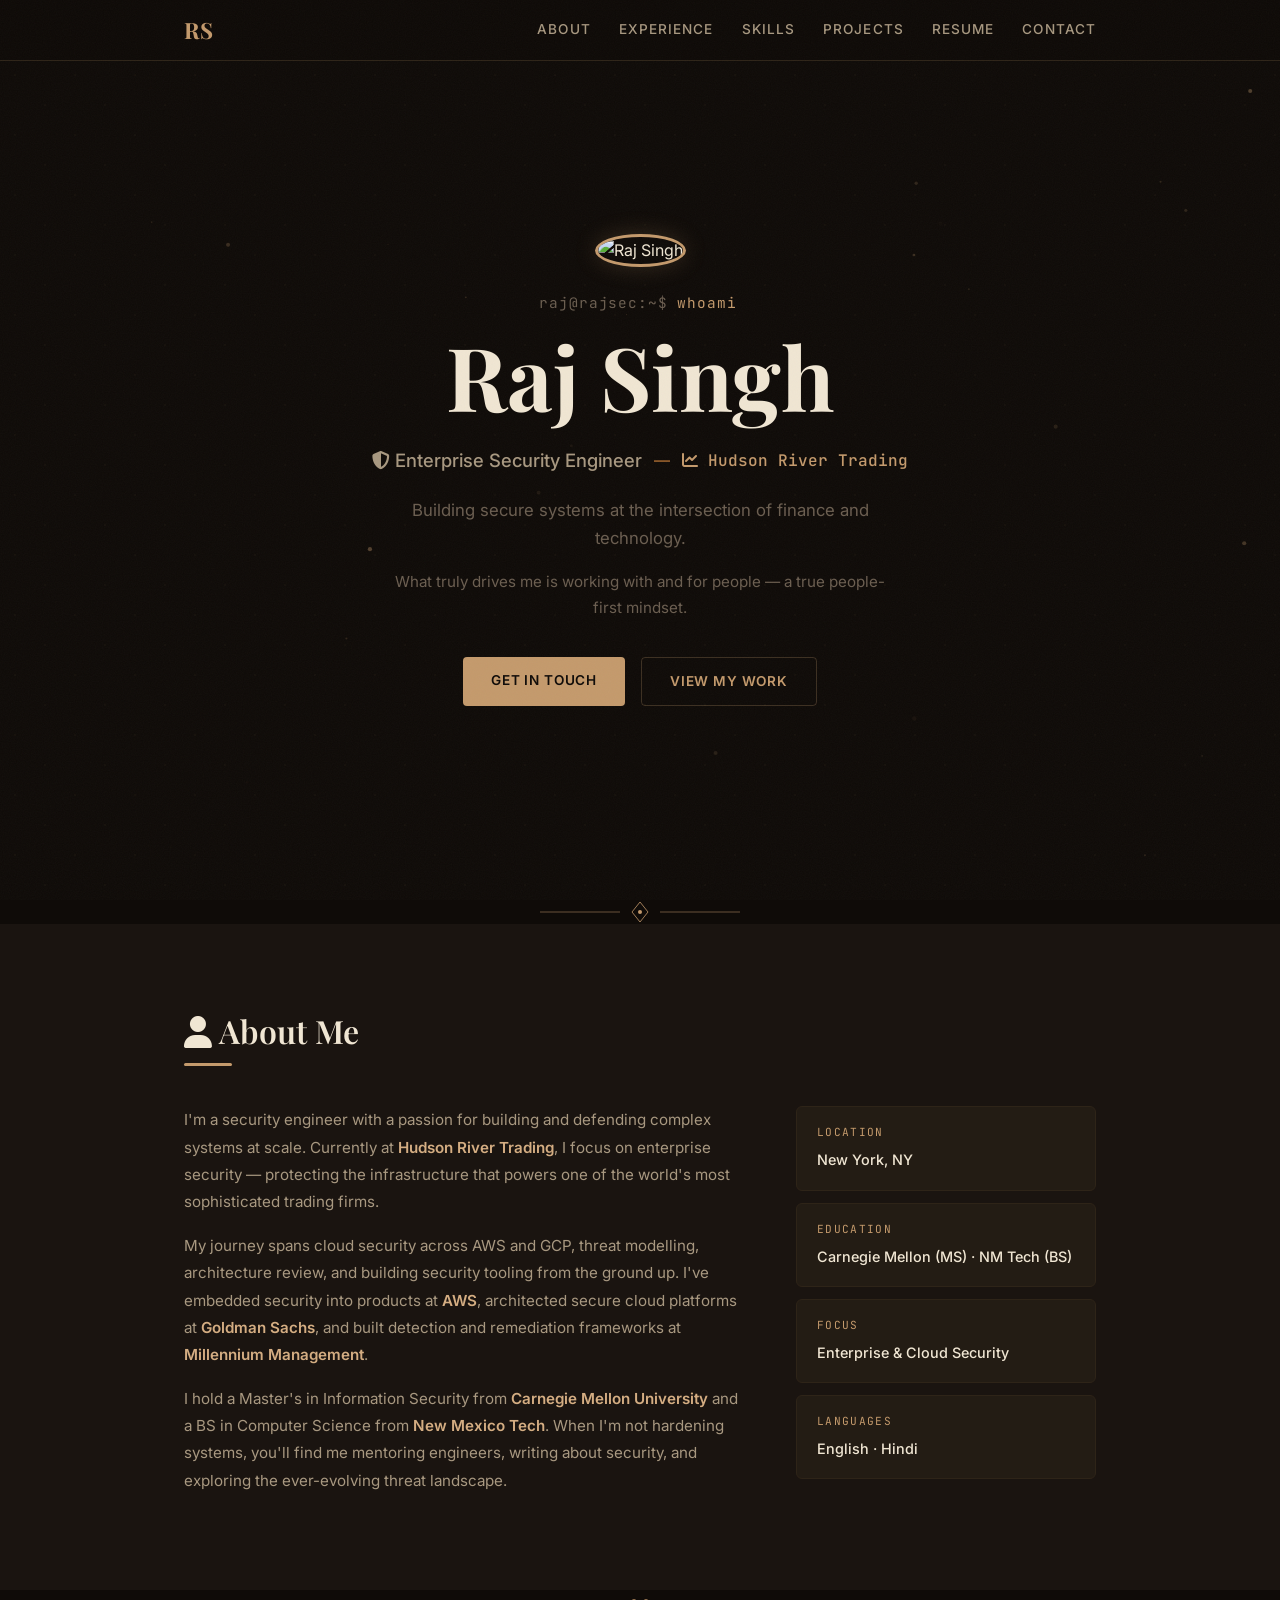
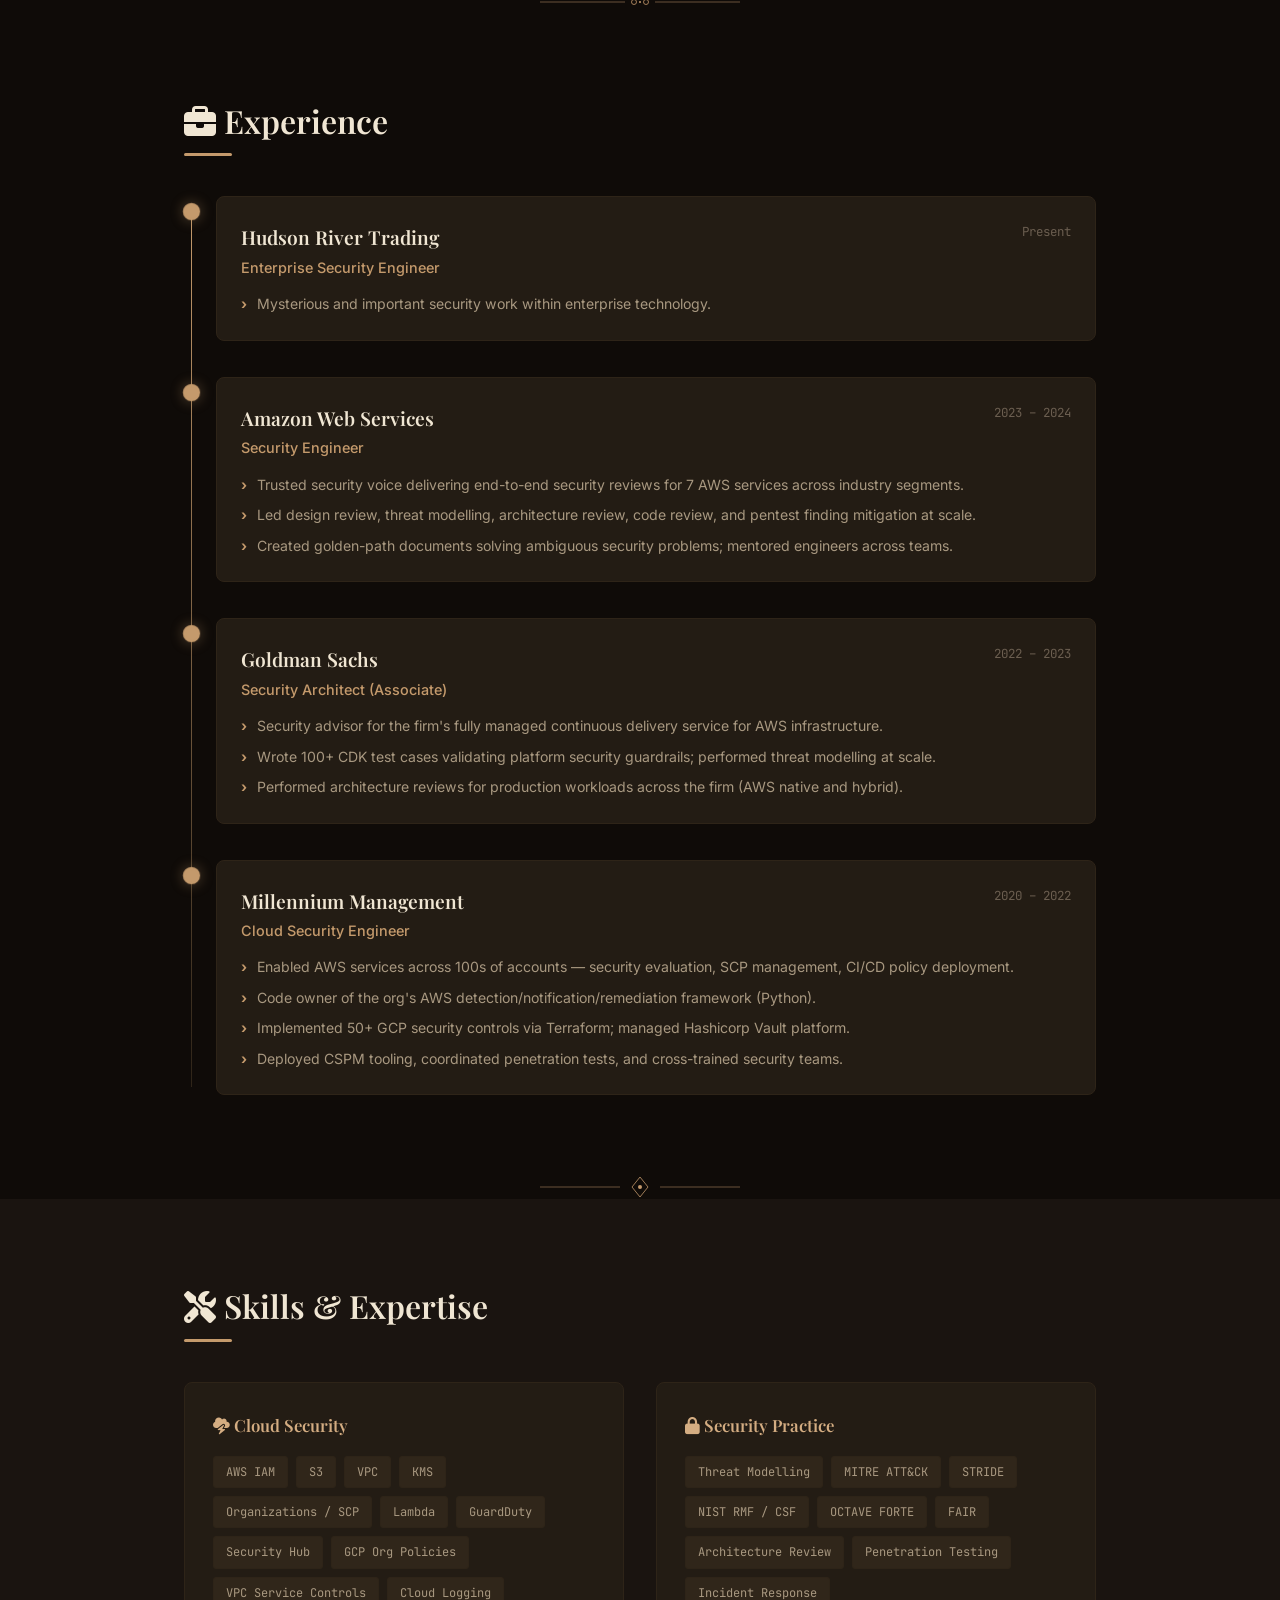
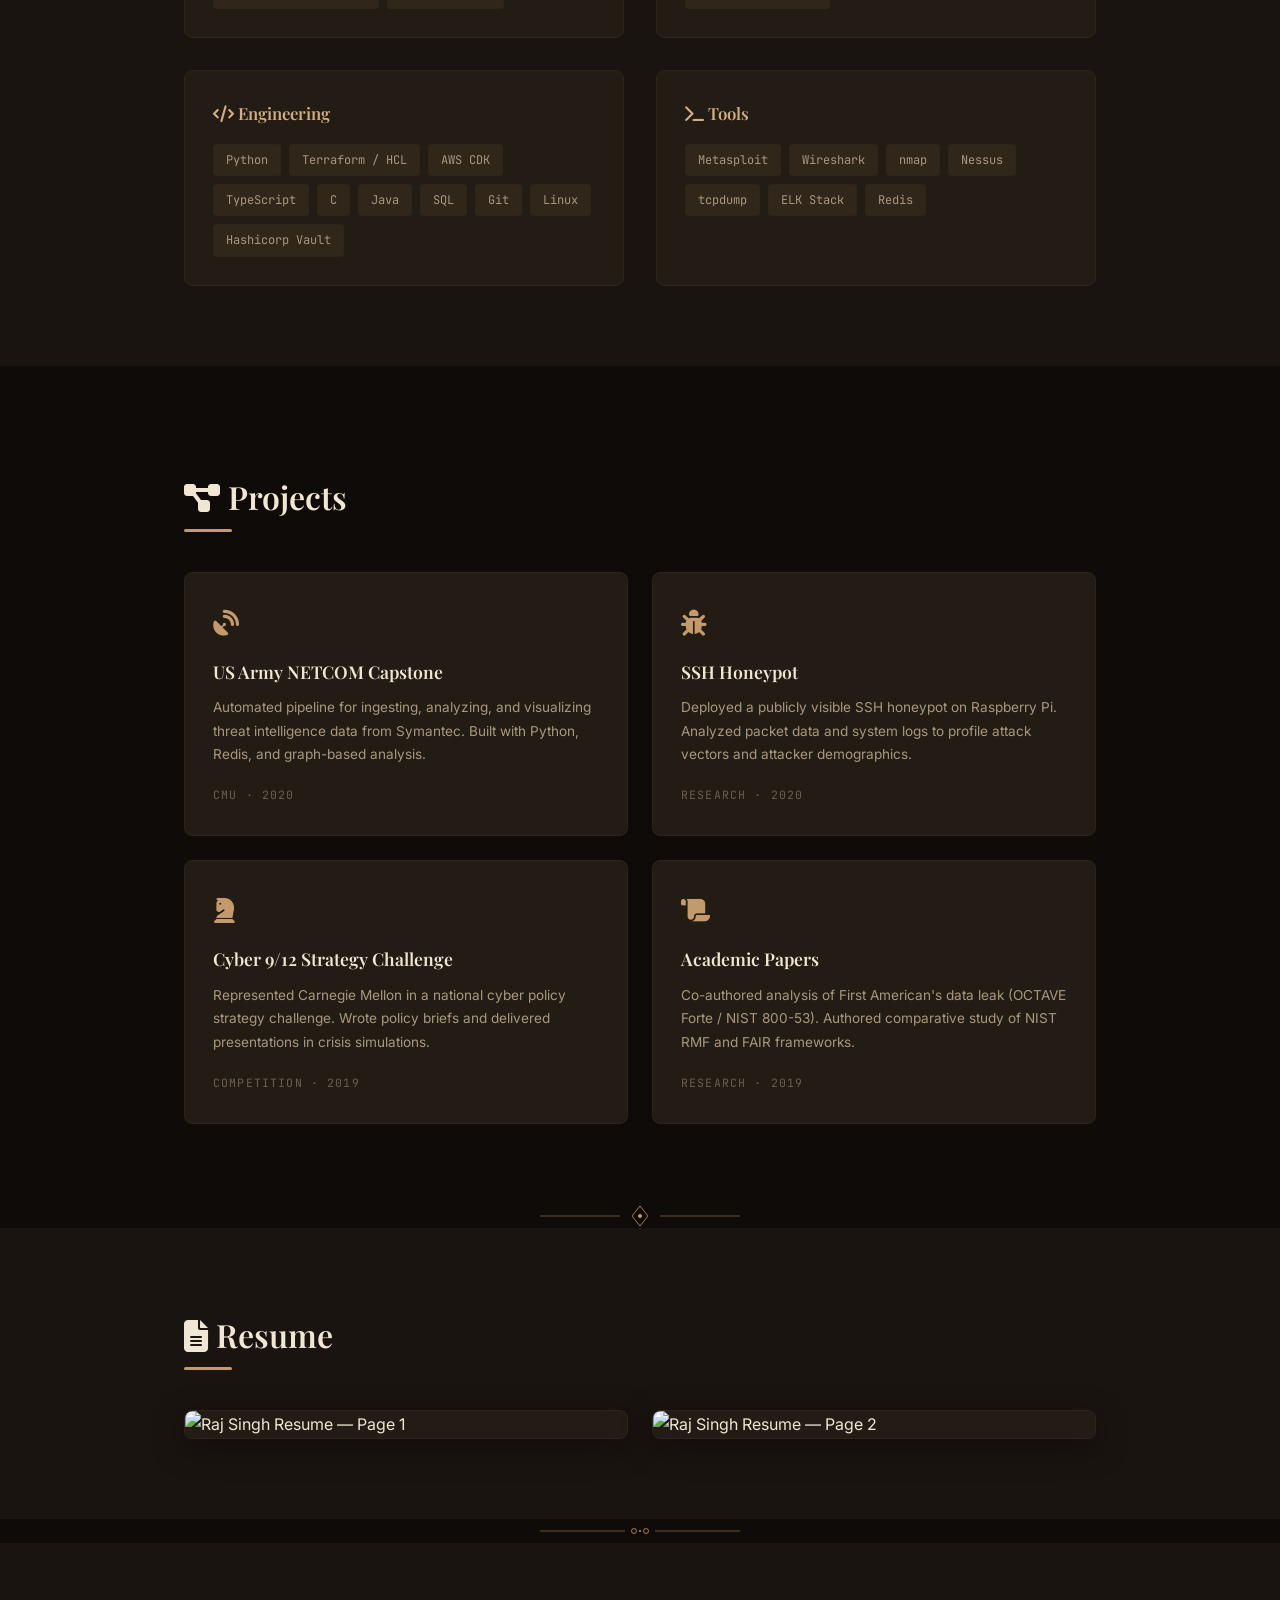
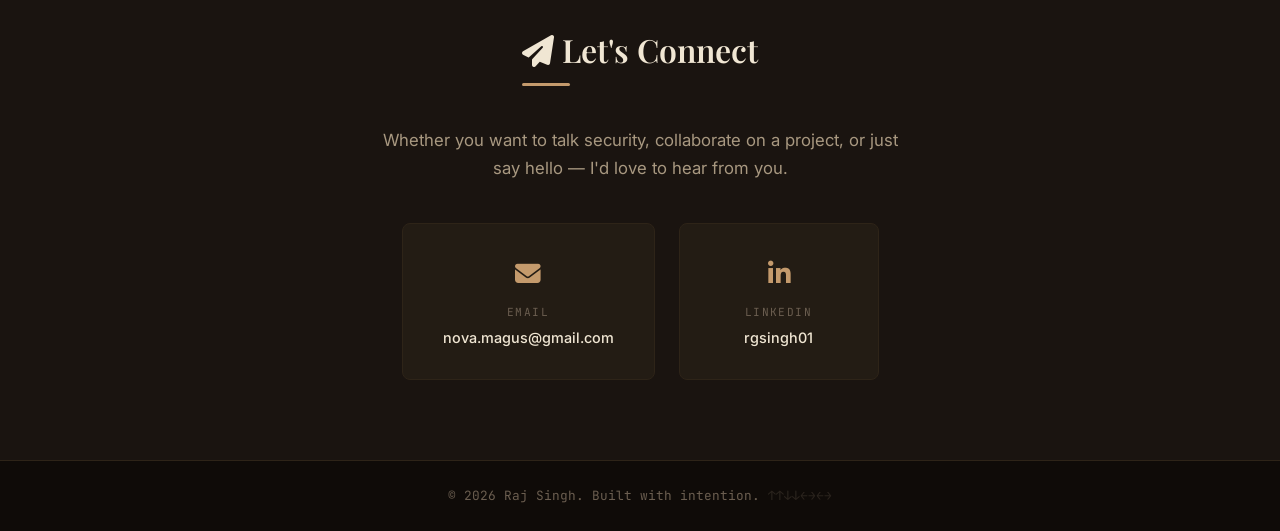
==== commit 3351aa6e: "Add people-first mindset tagline to hero section Co-Authored-By: Claude Opus 4.6 <noreply@anthropic." ====
--- a/index.html
+++ b/index.html
@@ -44,6 +44,7 @@
         <a href="https://www.hudsonrivertrading.com" target="_blank" rel="noopener" class="hero-company"><i class="fa-solid fa-chart-line"></i> Hudson River Trading</a>
       </div>
       <p class="hero-tagline">Building secure systems at the intersection of finance and technology.</p>
+      <p class="hero-tagline hero-tagline-sub">What truly drives me is working with and for people &mdash; a true people-first mindset.</p>
       <div class="hero-cta">
         <a href="#contact" class="btn btn-primary">Get in Touch</a>
         <a href="#experience" class="btn btn-outline">View My Work</a>
--- a/style.css
+++ b/style.css
@@ -258,6 +258,12 @@
   color: var(--text-muted);
   max-width: 500px;
   margin: 0 auto 36px;
+}
+
+.hero-tagline-sub {
+  font-size: 0.95rem;
+  margin-top: -20px;
+  animation-delay: 1.75s;
 }
 
 .hero-cta { display: flex; gap: 16px; justify-content: center; flex-wrap: wrap; }
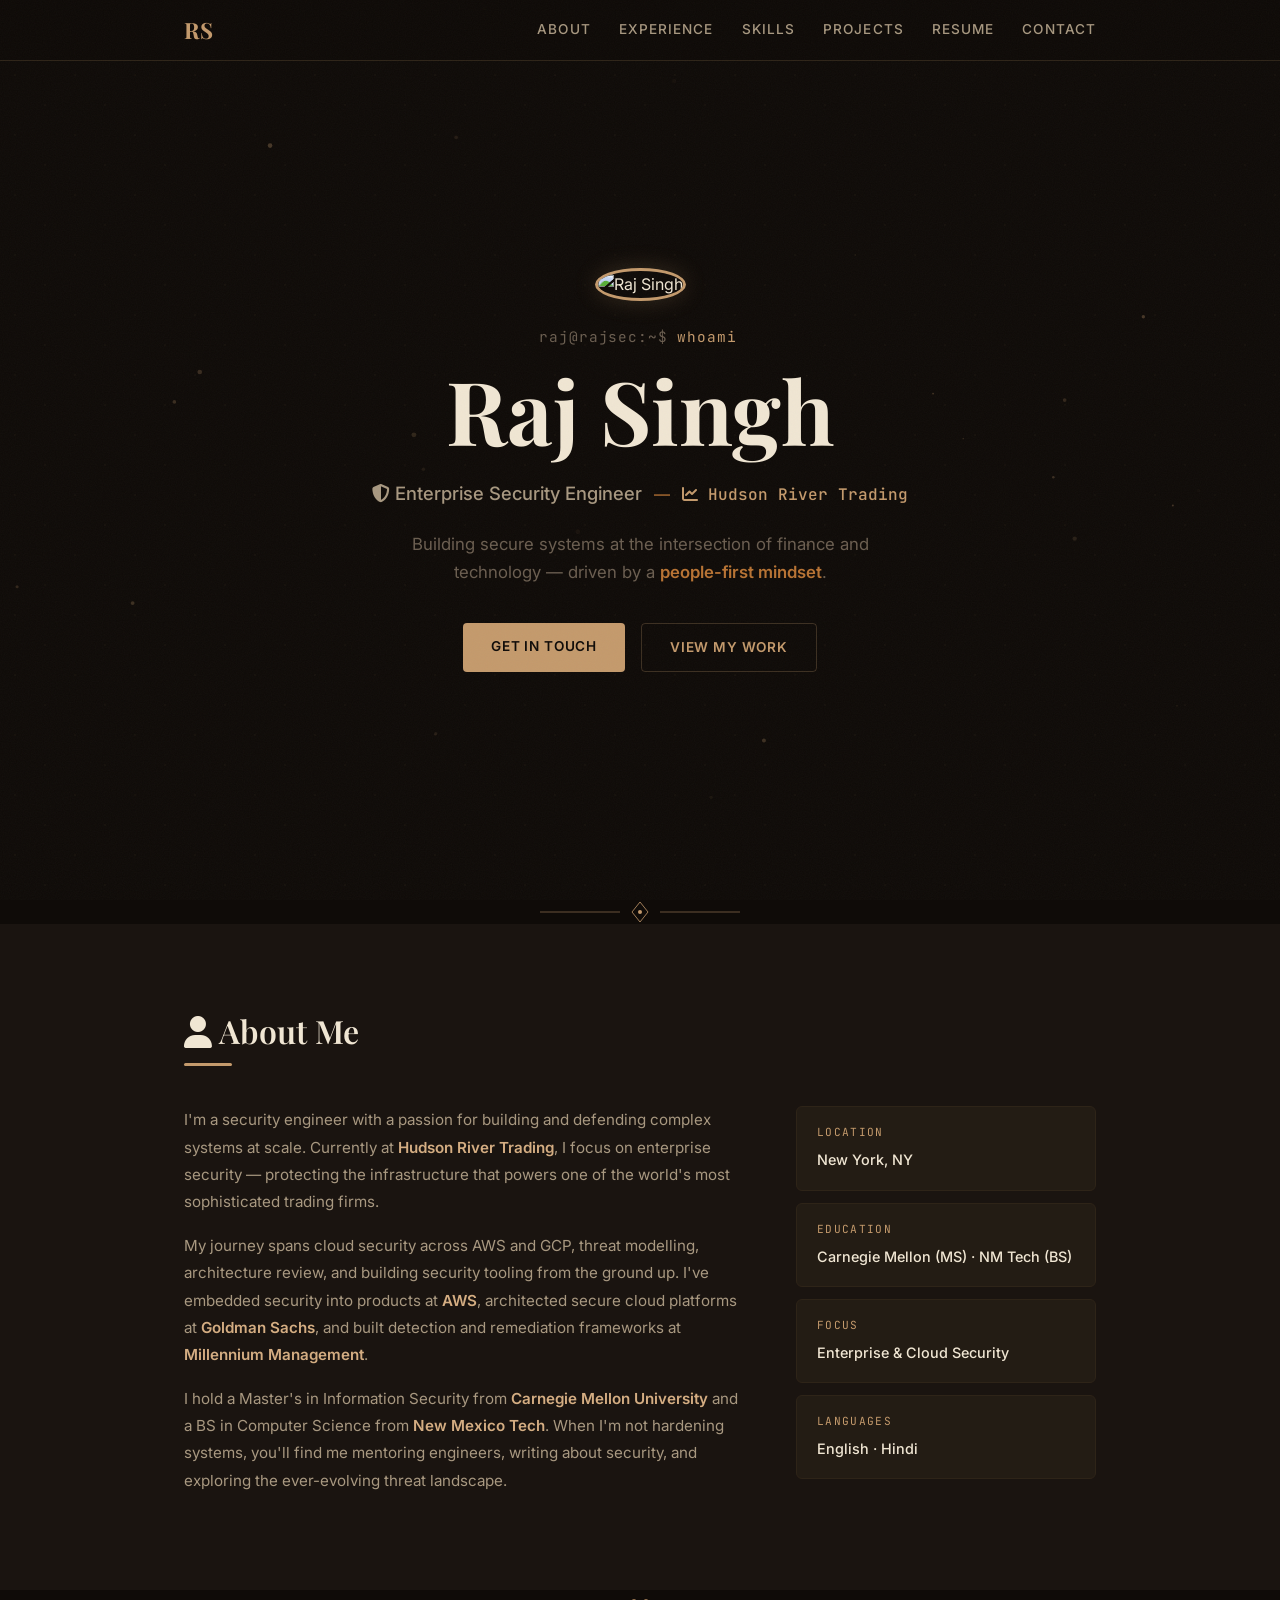
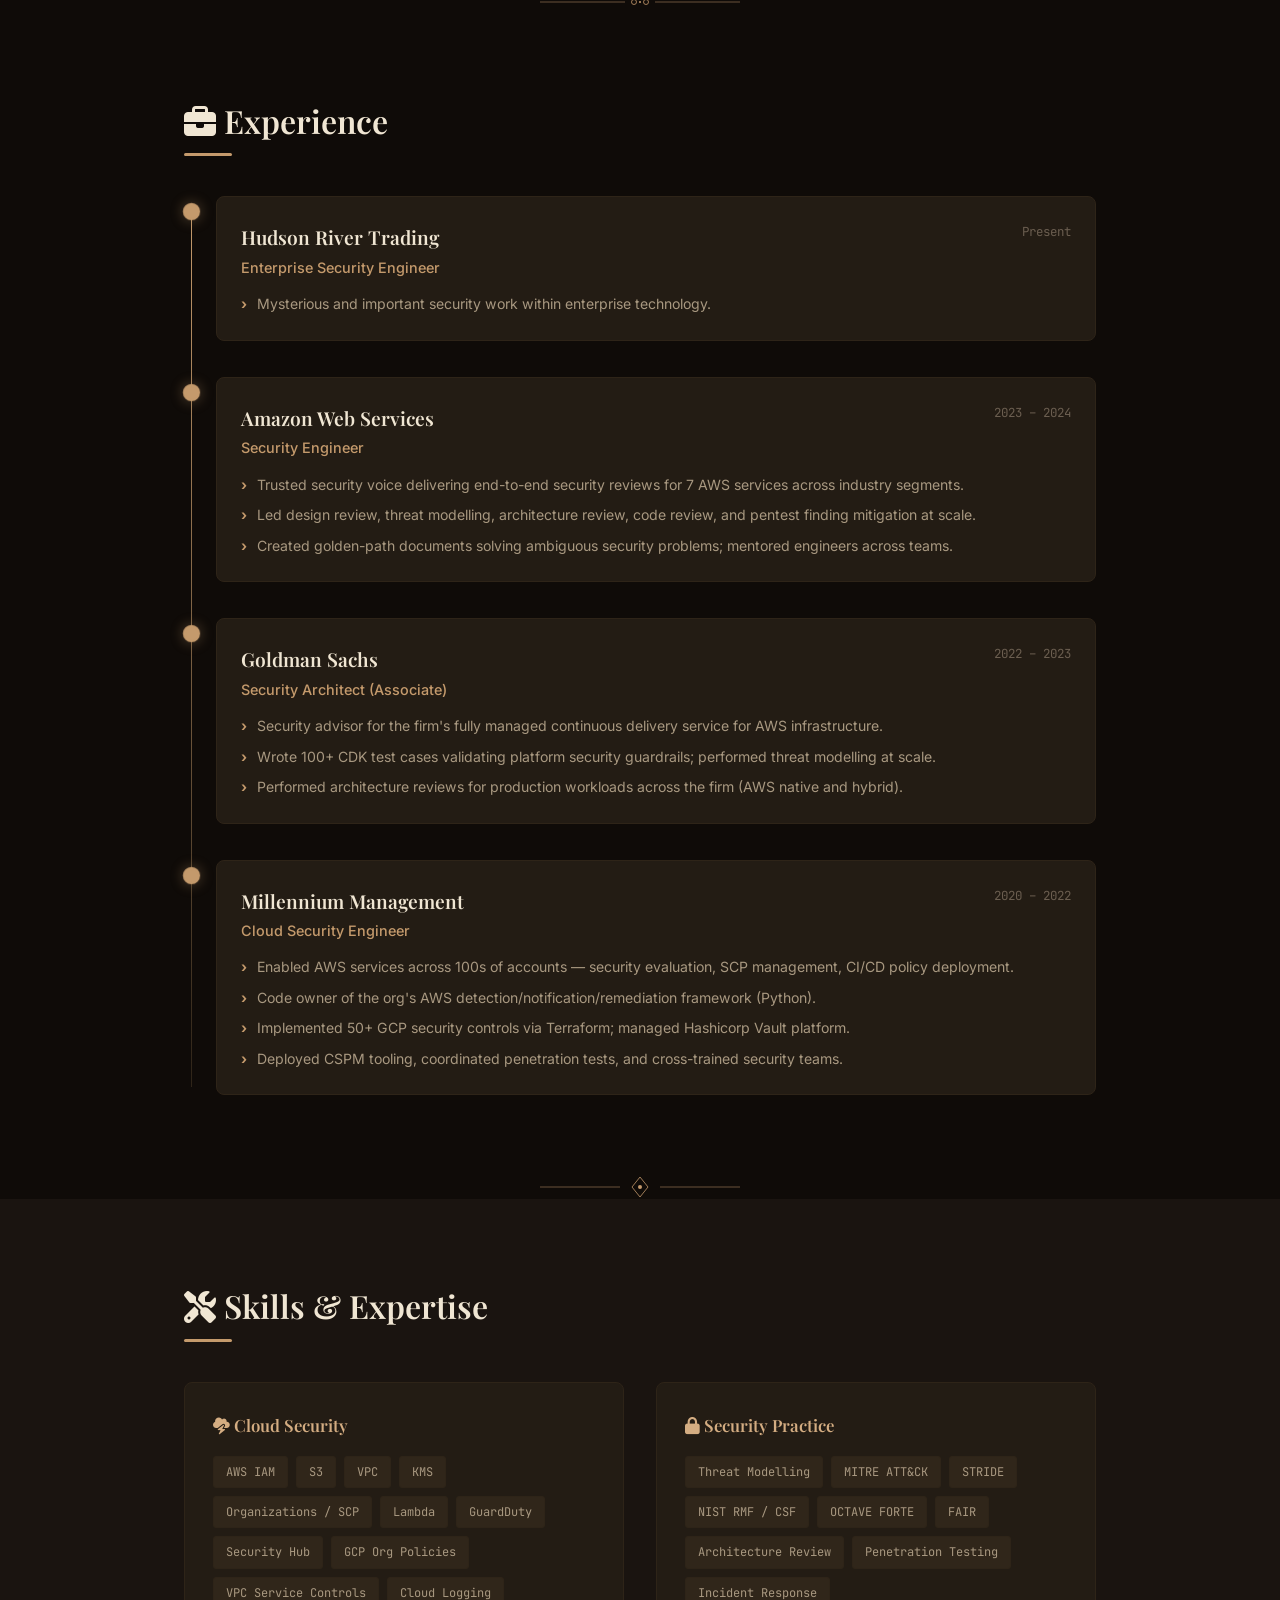
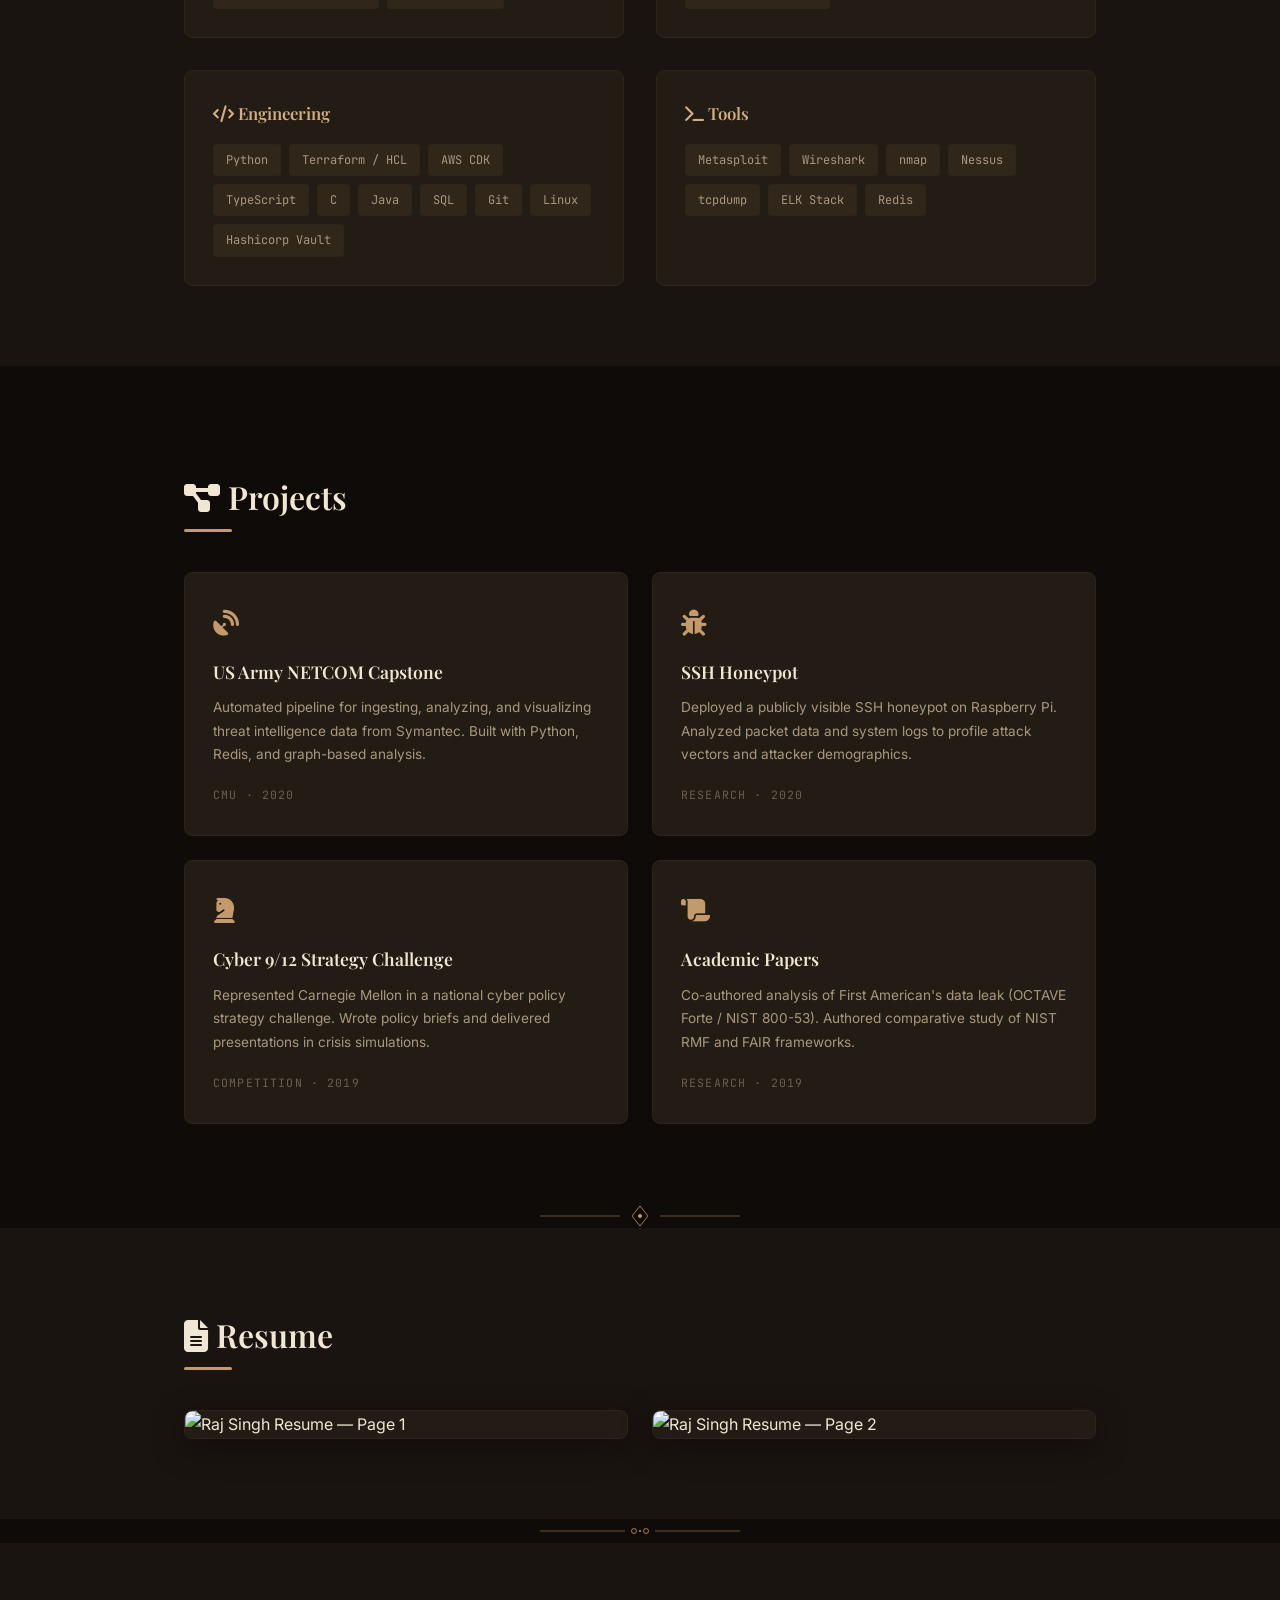
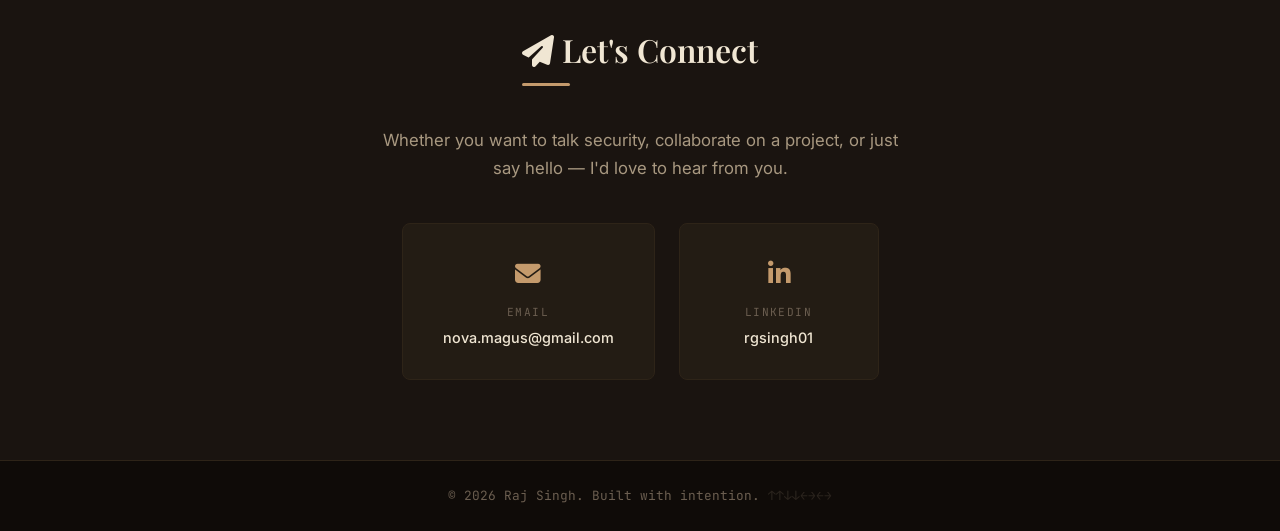
==== commit a34037d4: "Merge taglines and highlight people-first mindset in warm accent Co-Authored-By: Claude Opus 4.6 <no" ====
--- a/index.html
+++ b/index.html
@@ -43,8 +43,7 @@
         <span class="hero-divider">&mdash;</span>
         <a href="https://www.hudsonrivertrading.com" target="_blank" rel="noopener" class="hero-company"><i class="fa-solid fa-chart-line"></i> Hudson River Trading</a>
       </div>
-      <p class="hero-tagline">Building secure systems at the intersection of finance and technology.</p>
-      <p class="hero-tagline hero-tagline-sub">What truly drives me is working with and for people &mdash; a true people-first mindset.</p>
+      <p class="hero-tagline">Building secure systems at the intersection of finance and technology &mdash; driven by a <span class="hero-highlight">people-first mindset</span>.</p>
       <div class="hero-cta">
         <a href="#contact" class="btn btn-primary">Get in Touch</a>
         <a href="#experience" class="btn btn-outline">View My Work</a>
--- a/style.css
+++ b/style.css
@@ -260,10 +260,9 @@
   margin: 0 auto 36px;
 }
 
-.hero-tagline-sub {
-  font-size: 0.95rem;
-  margin-top: -20px;
-  animation-delay: 1.75s;
+.hero-highlight {
+  color: var(--accent-warm);
+  font-weight: 600;
 }
 
 .hero-cta { display: flex; gap: 16px; justify-content: center; flex-wrap: wrap; }
